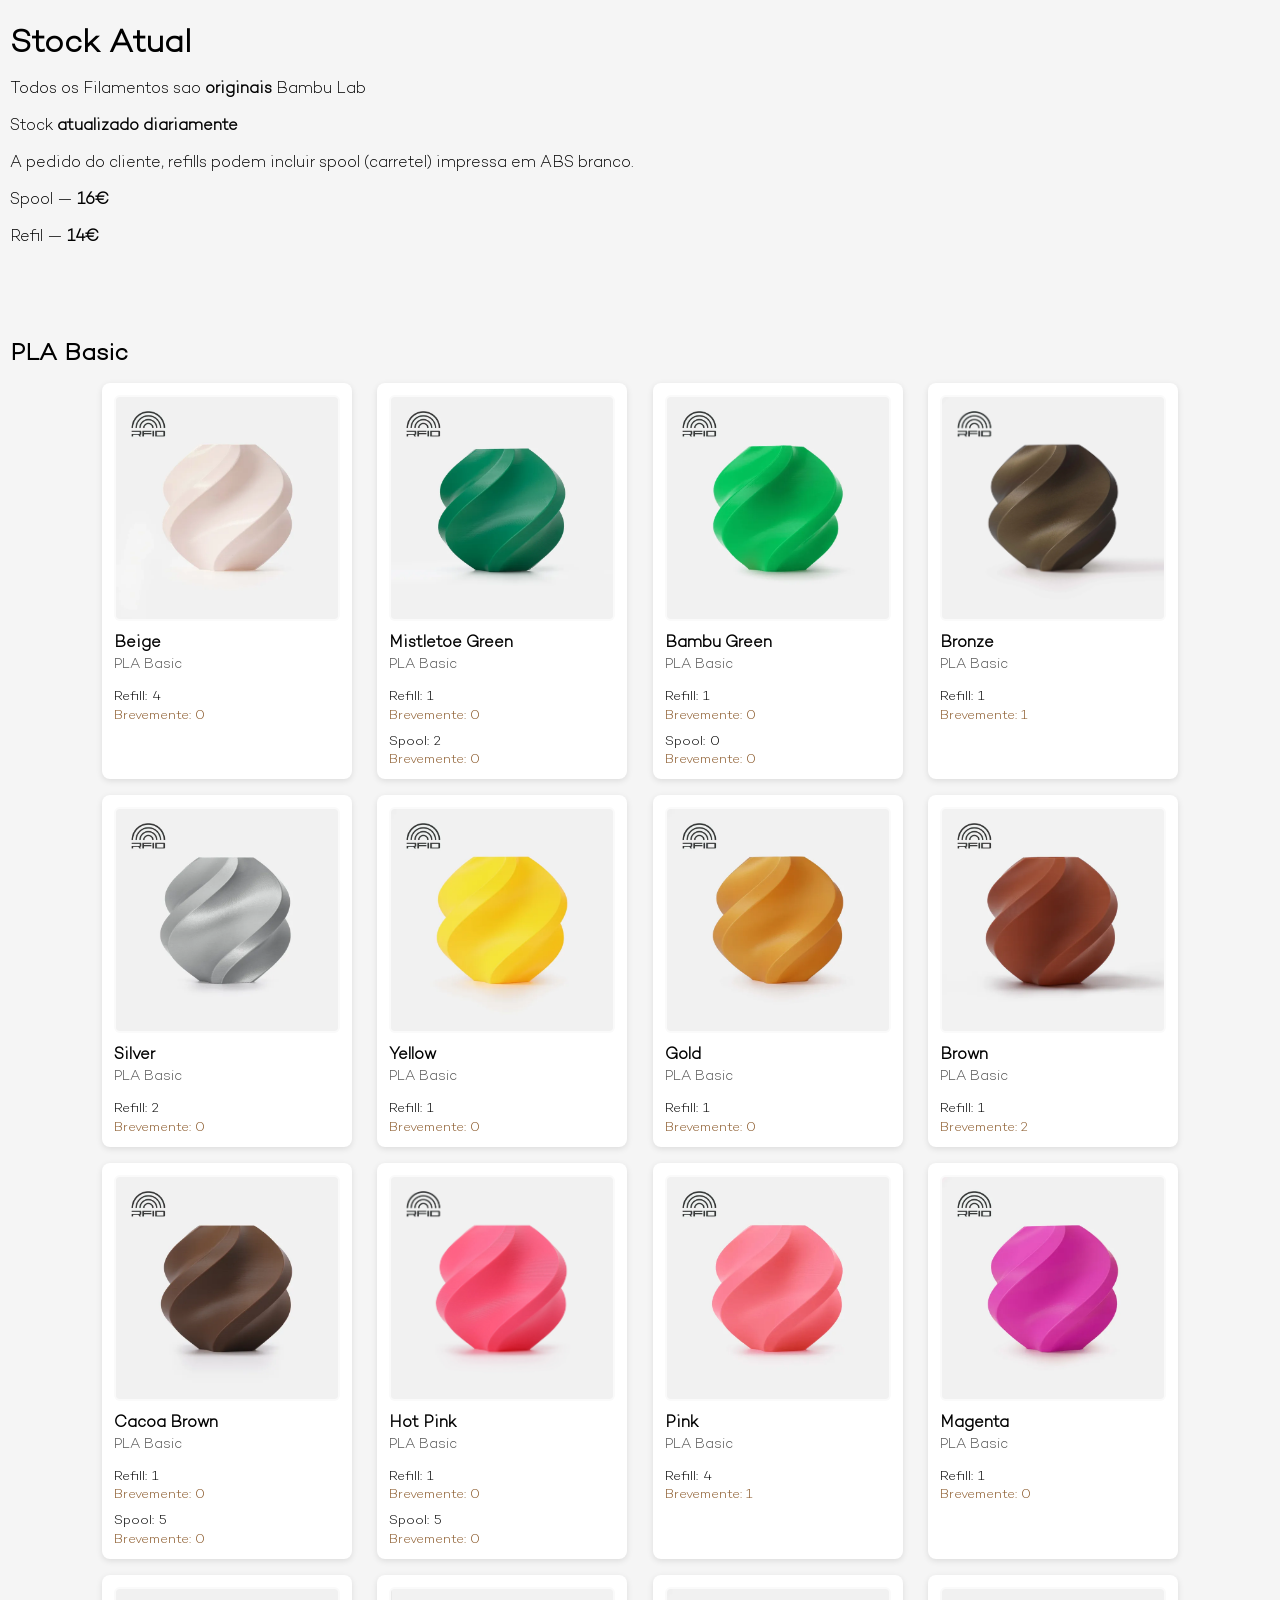
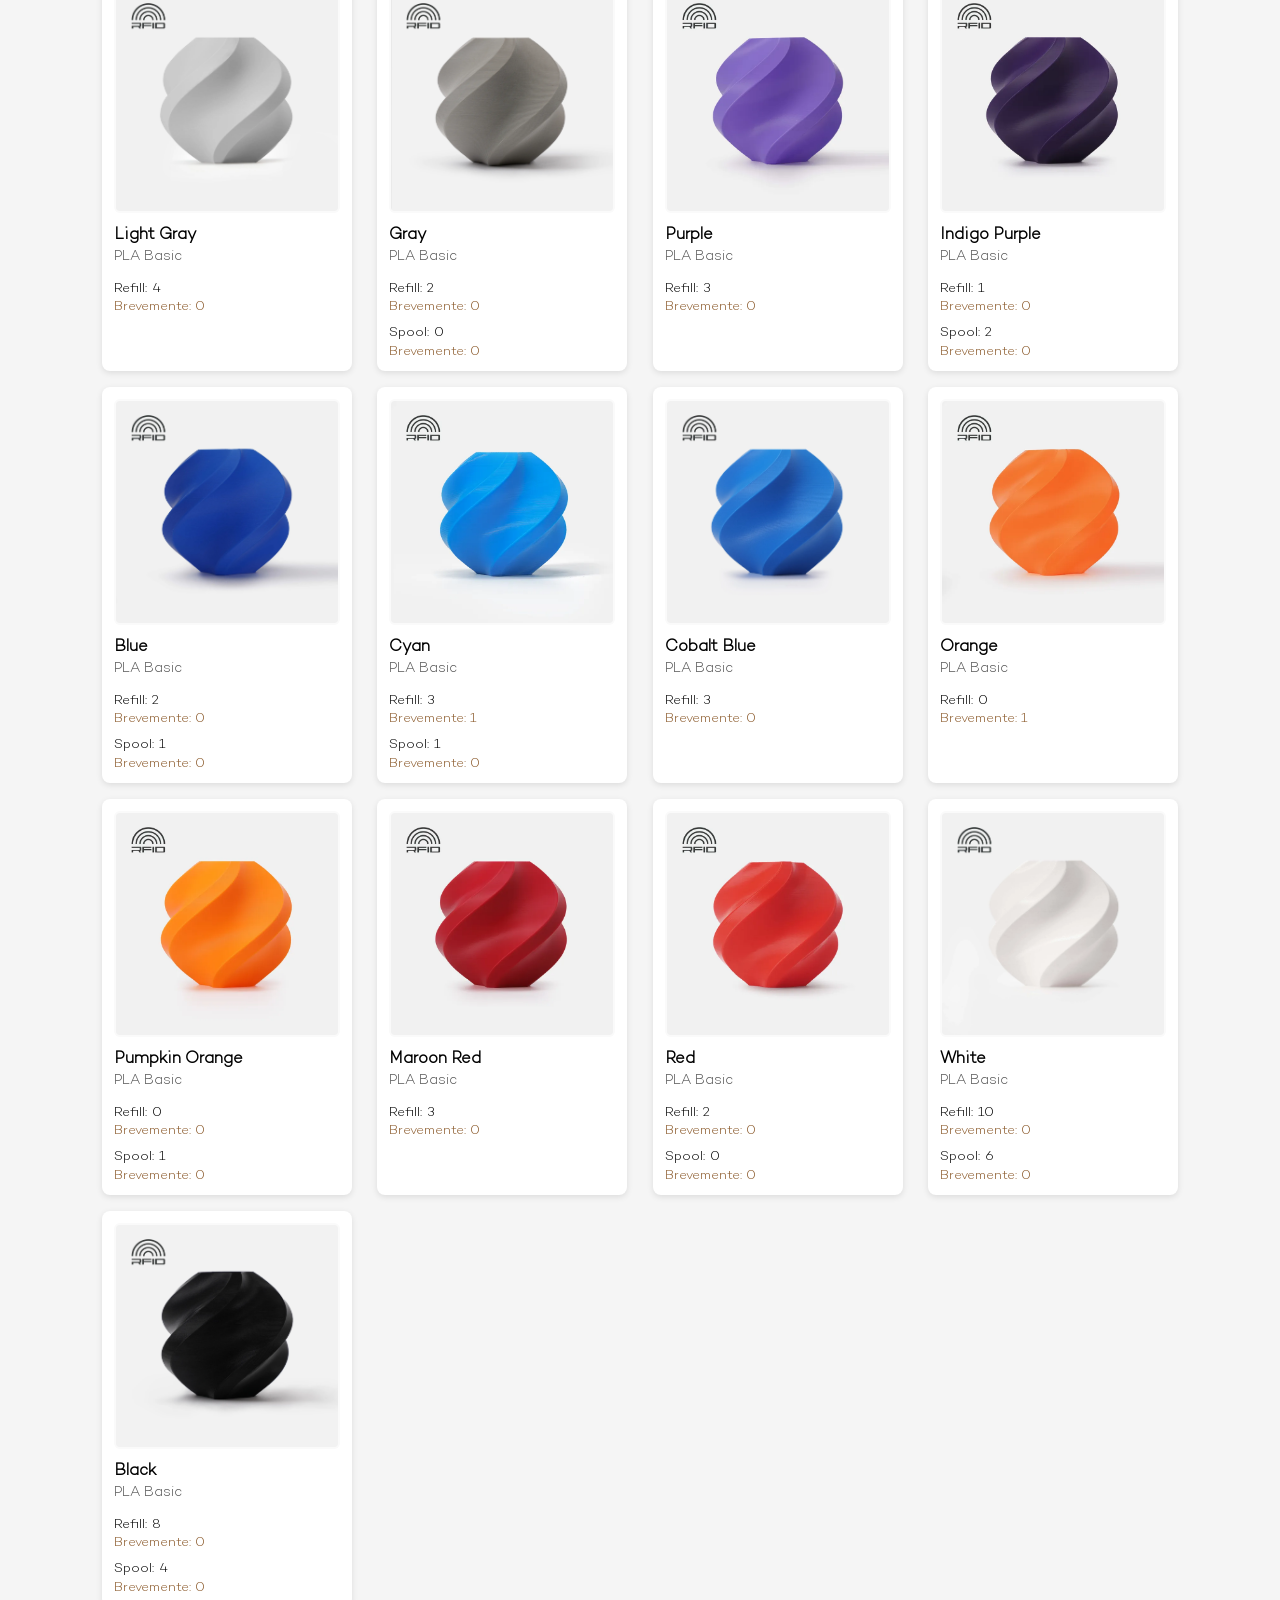
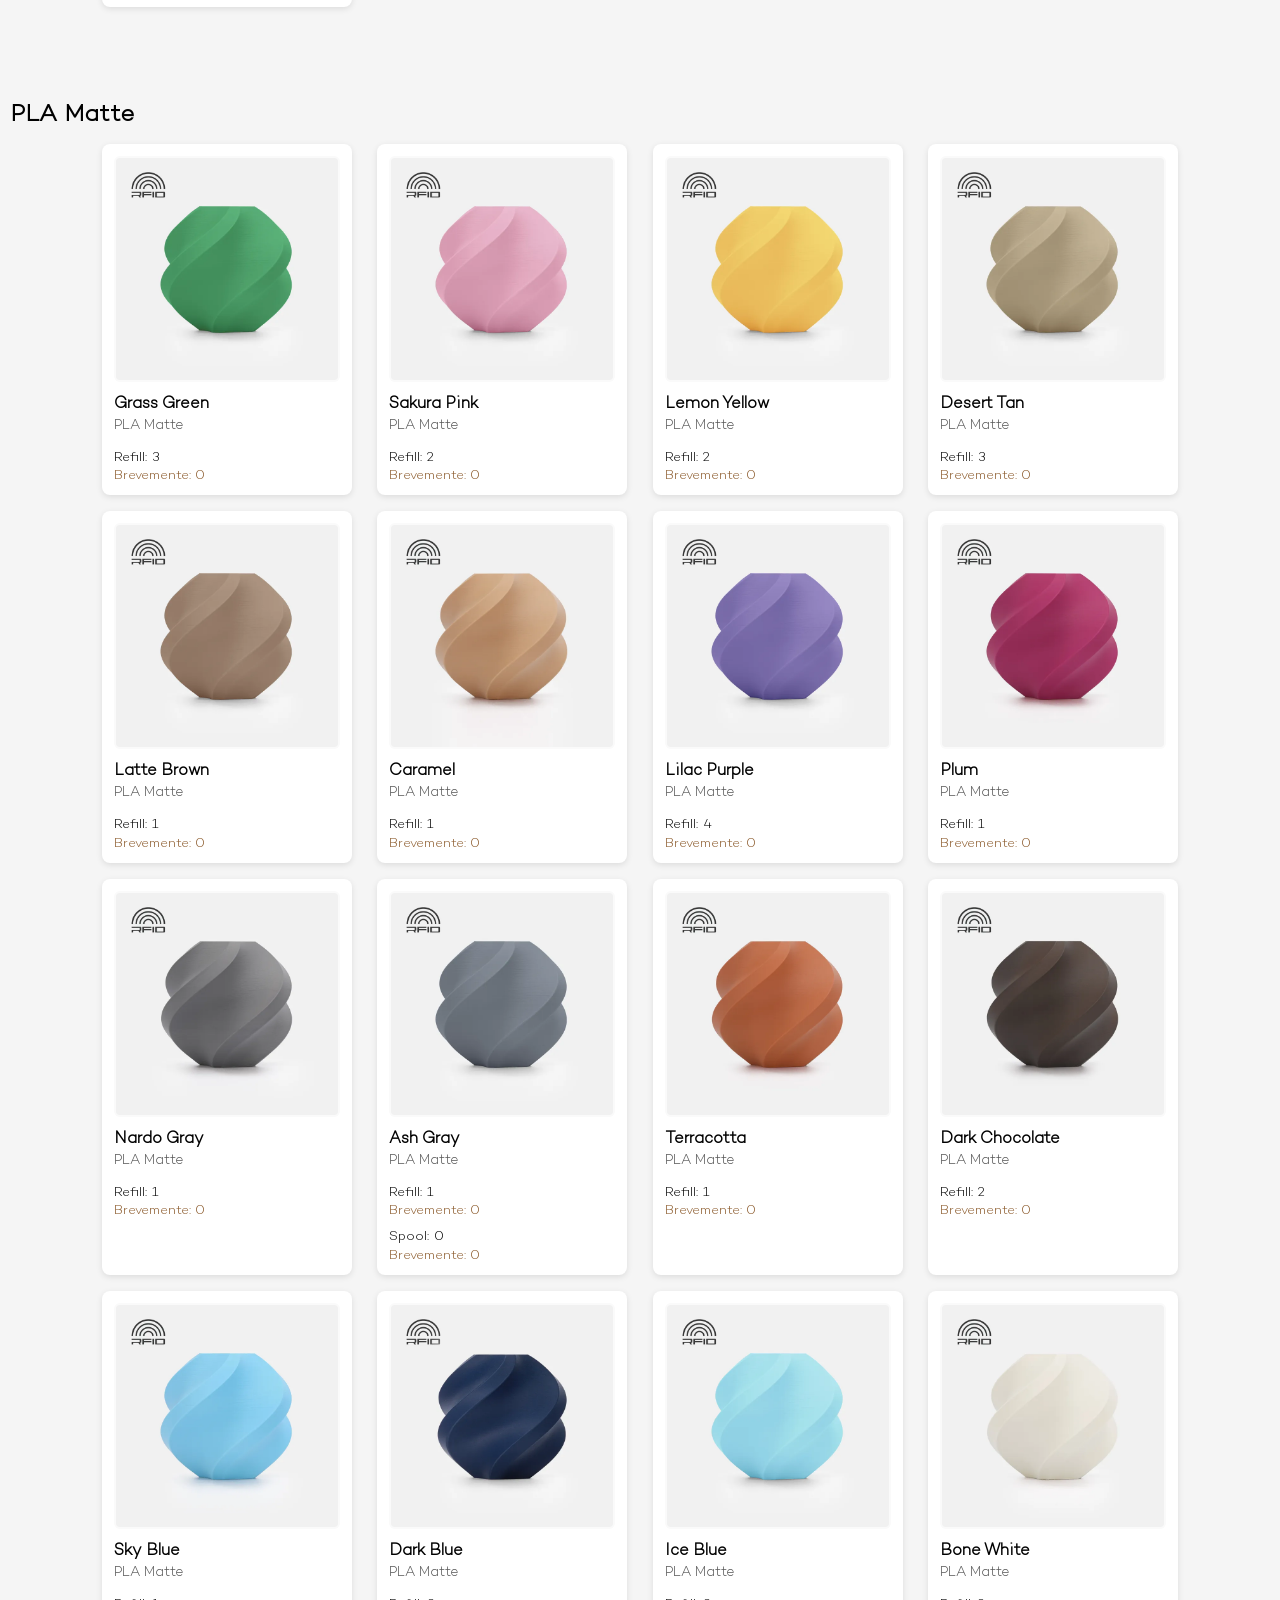
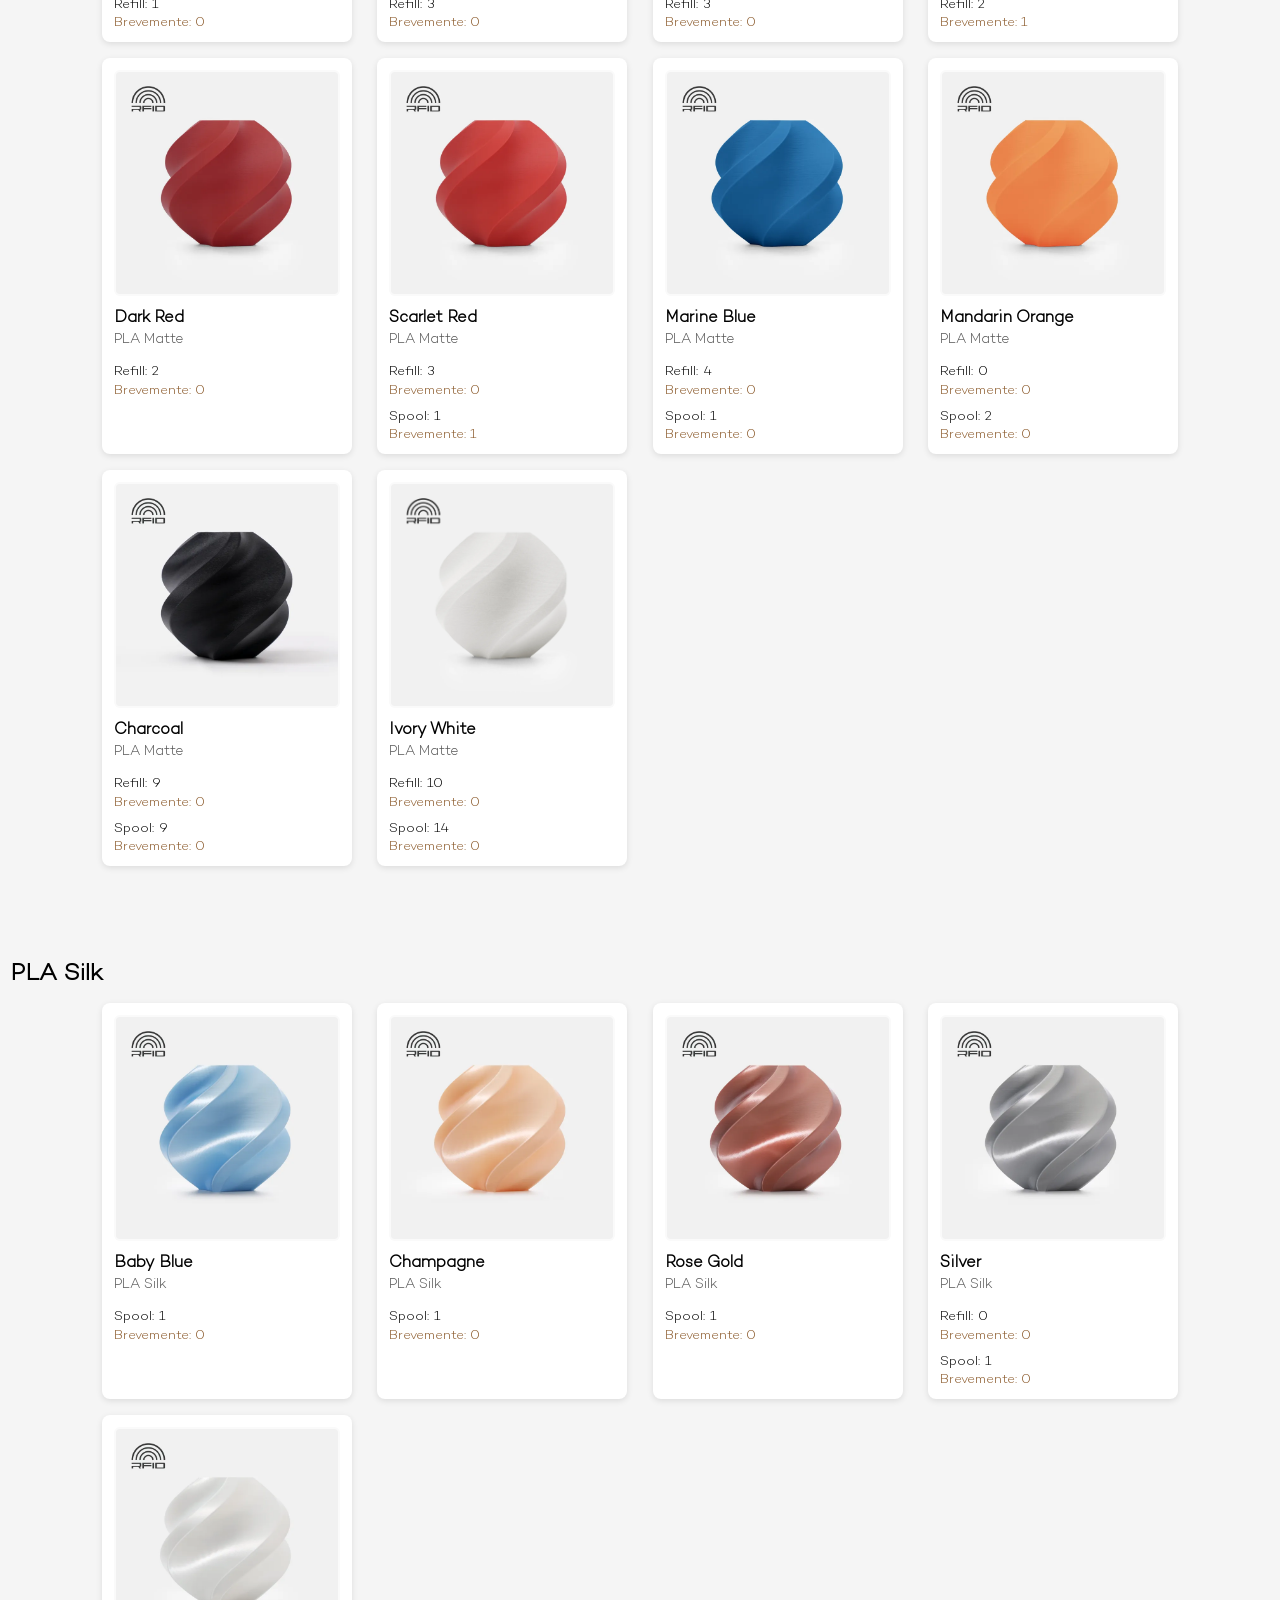
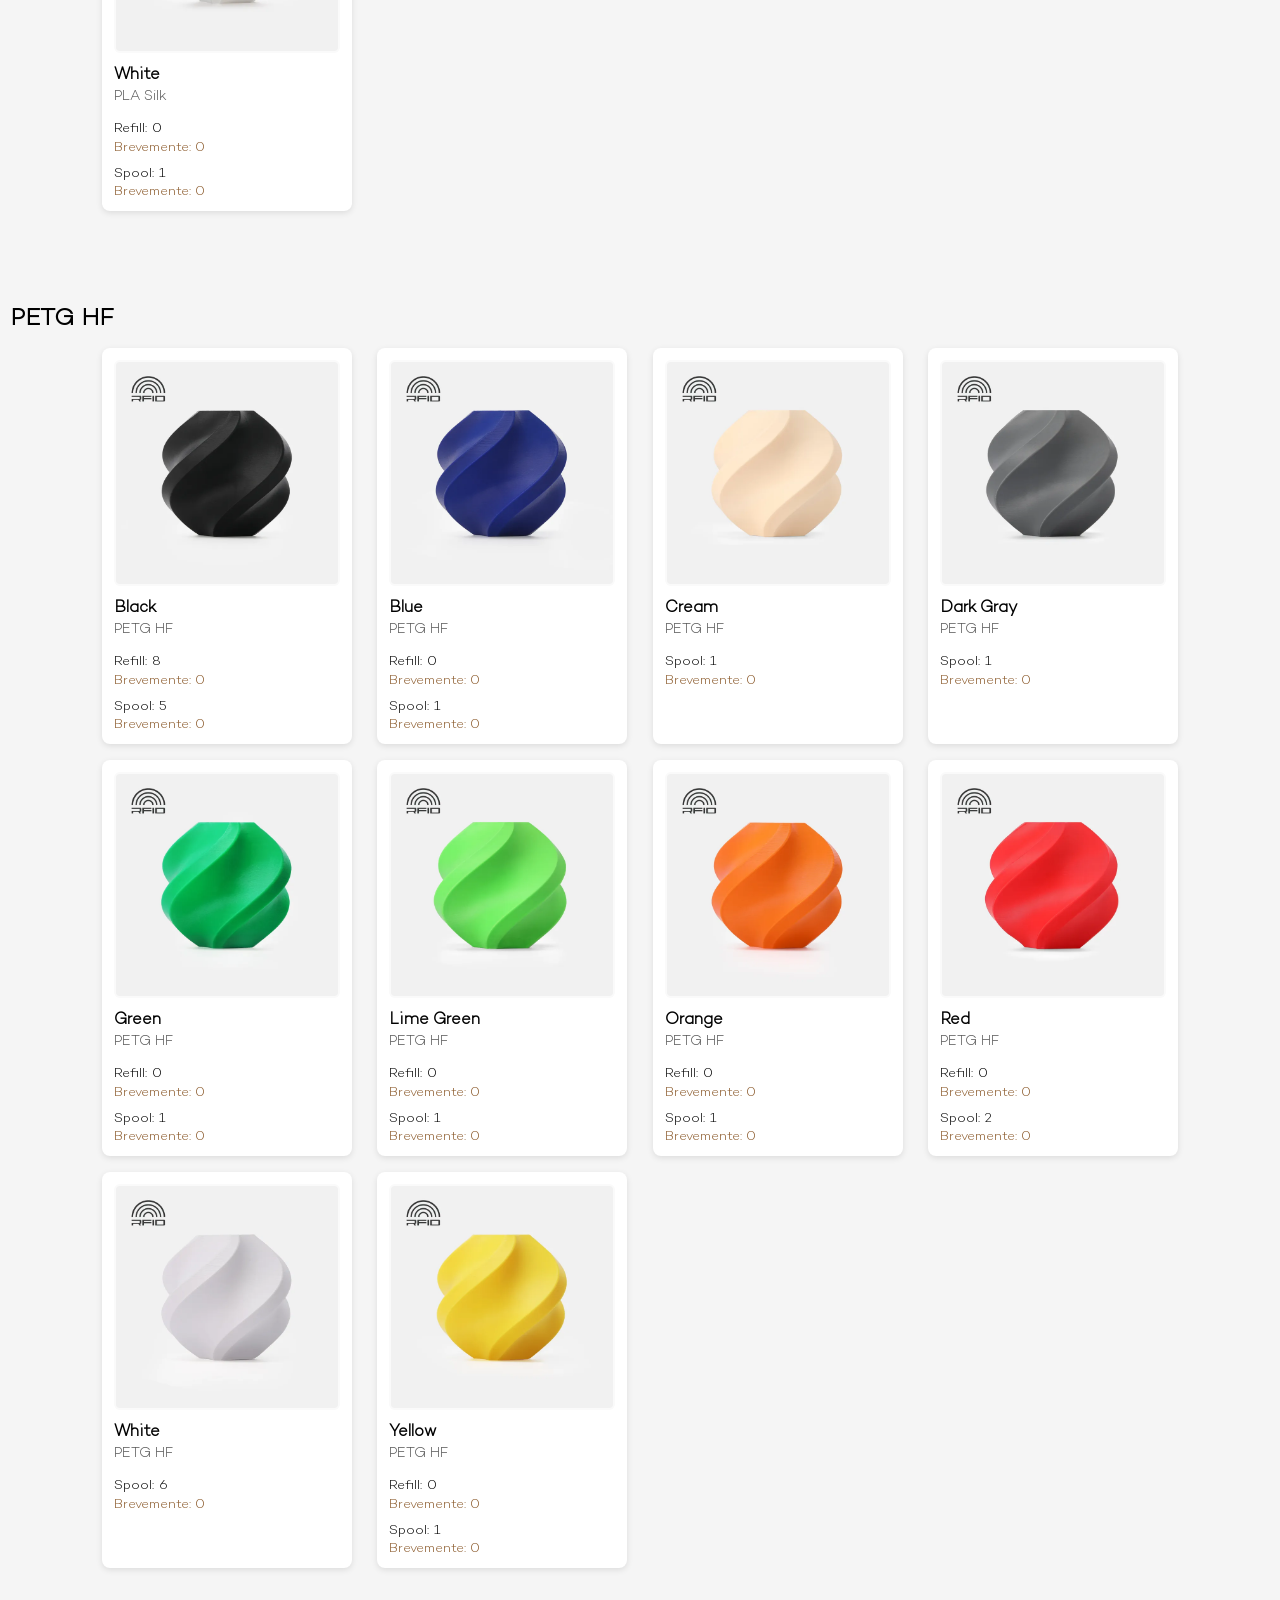
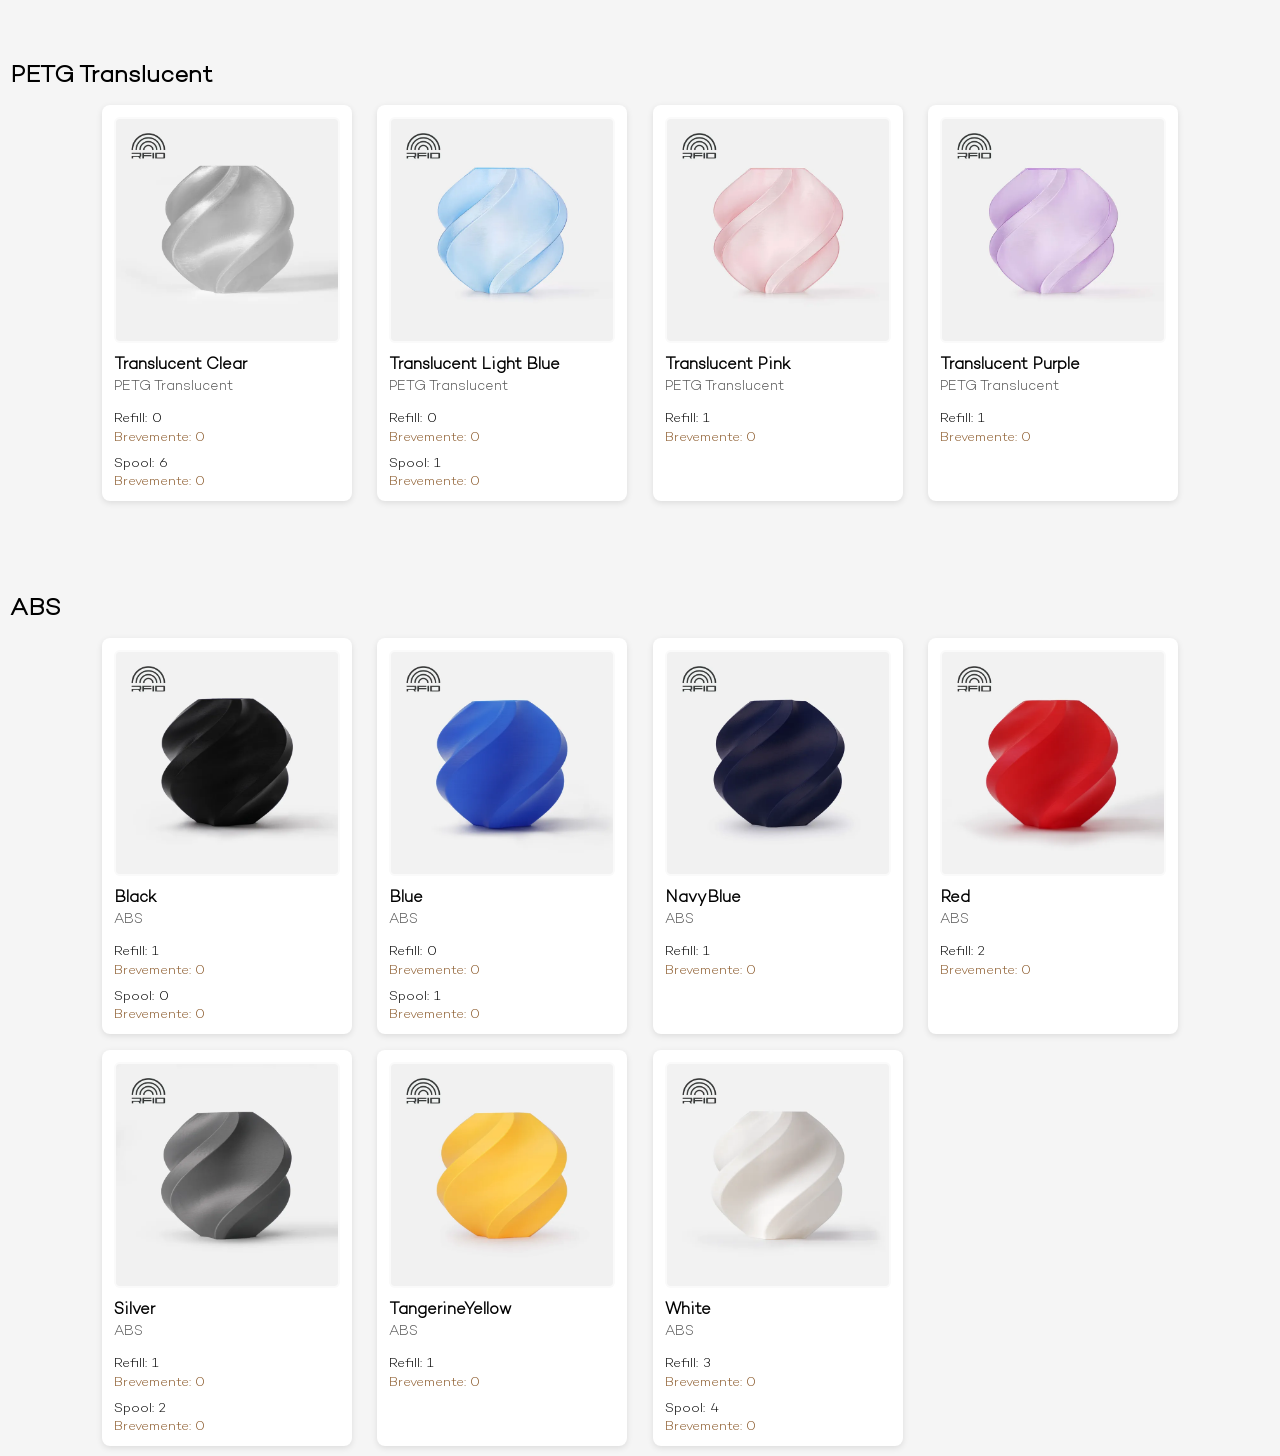
==== index.html @ fe3075ca "update inv" ====
<!DOCTYPE html>
<html lang="pt">
<head>
  <meta charset="UTF-8">
  <title>Inventário de Filamentos</title>
  <link rel="stylesheet" href="css/style.css">
</head>
<body>

<h1>Stock Atual</h1>

<p>Todos os Filamentos sao <strong>originais</strong> Bambu Lab</p>
<p>Stock <strong>atualizado diariamente</strong> </p>

A pedido do cliente, refills podem incluir spool (carretel) impressa em ABS branco.


<p>Spool — <strong>16€</strong></p>
<p>Refil — <strong>14€</strong></p>



<div id="inventory-container">
  <!-- Cartões por material vão ser inseridos aqui pelo JS -->
</div>


<footer>

</footer>


<script src="js/inventory.js"></script>
</body>
</html>
---- css/style.css ----
@font-face {
  font-family: "Fonte";
  src: url("../fonts/Campton-LightDEMO.woff2") format("woff2"),
       url("../fonts/Campton-LightDEMO.woff") format("woff");
  font-weight: 500;
  font-style: normal;
  font-display: swap;
}

* {
  box-sizing: border-box;
  font-family: "Fonte", Arial, Helvetica, sans-serif;
}

body {
  margin: 10px;
  background: #f5f5f5;
}

h1 {
  margin-bottom: 16px;
}

h2 {
  margin-bottom: 16px;
  margin-top: 10vh;
}

/* GRID RESPONSIVA */
.grid {
  display: grid;
  margin-inline: auto;
  max-width: 100vw;
  gap: 16px;
  column-gap: 2vw;
  grid-template-columns: repeat(auto-fit, 250px);
  justify-items: center;
  justify-content: center;
  margin-inline: auto;
  max-width: 1200px;
  width: 100%;
}

@media all and (orientation:portrait) {
  .grid {
  grid-template-columns: repeat(3, 1fr);
  justify-items: center;
  justify-content: center;
  gap: 2vh;
  column-gap: 2px;
  }
}

/* CARD */
.card {
  width: 100%;
  max-width: 260px; /* ligeiramente menor para melhor densidade */
  background: white;
  border-radius: 8px;
  padding: 12px;
  box-shadow: 0 2px 6px rgba(0,0,0,0.1);
  display: flex;
  flex-direction: column;
}


/* IMAGEM 1:1 */
.card img {
  width: 100%;
  aspect-ratio: 1 / 1;
  object-fit: contain;
  background: #fafafa;
  border-radius: 6px;
  padding: 2px;
}


/* TEXTO */
.card h3 {
  margin: 10px 0 2px 0;
  font-size: 16px;
}

.card .color {
  font-size: 14px;
  color: #555;
  margin: 0 0 10px;
}

.stock span {
  font-size: 13px;
}

.stock{
  margin-top: 6px;
  font-weight: 590;
  color: #000000;
}

.stock-block{
  margin-top: 10px;     /* espaço entre Refill e Spool */
}

.stock-block:first-child{
  margin-top: 0;       
}

.stock-line{
  line-height: 1.25;    /* altura entre linhas */
  margin-top: 0px;      /* espaço entre “Refill” e “Brevemente” */
}

.stock-line:first-child{
  margin-top: 0;
}

.soon{
  color: #cf853f;  
}

.stock-line{
  display: flex;
  gap: 5px;
  align-items: baseline;
}

.stock-line .label,
.stock-line .value{
  display: inline;
}

.stock-line.soon{
  margin-top: 2px;
  color: #8b5a2b;
  font-weight: 500;
  font-size:small;
}

body{
  -webkit-font-smoothing: antialised;
  -moz-osx-font-smoothing: grayscale;
  text-rendering: optimizeLegibility;
}
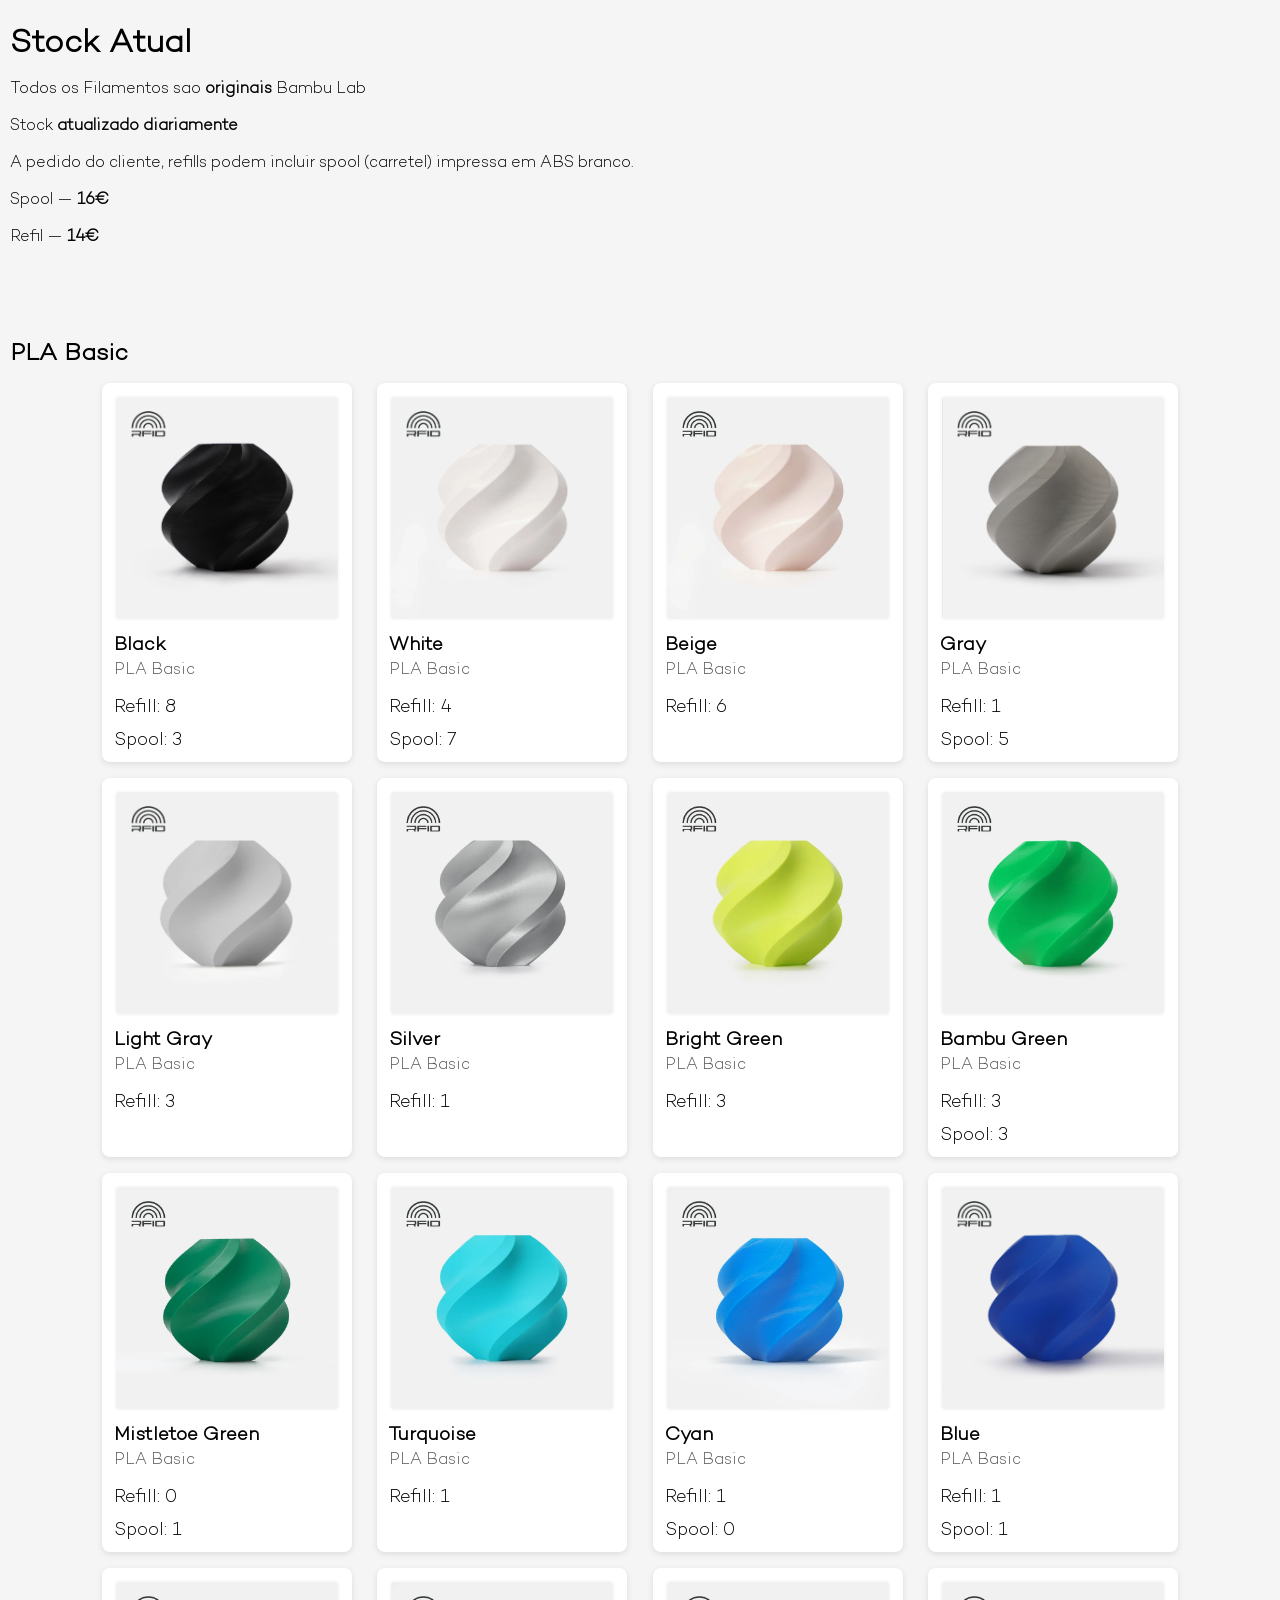
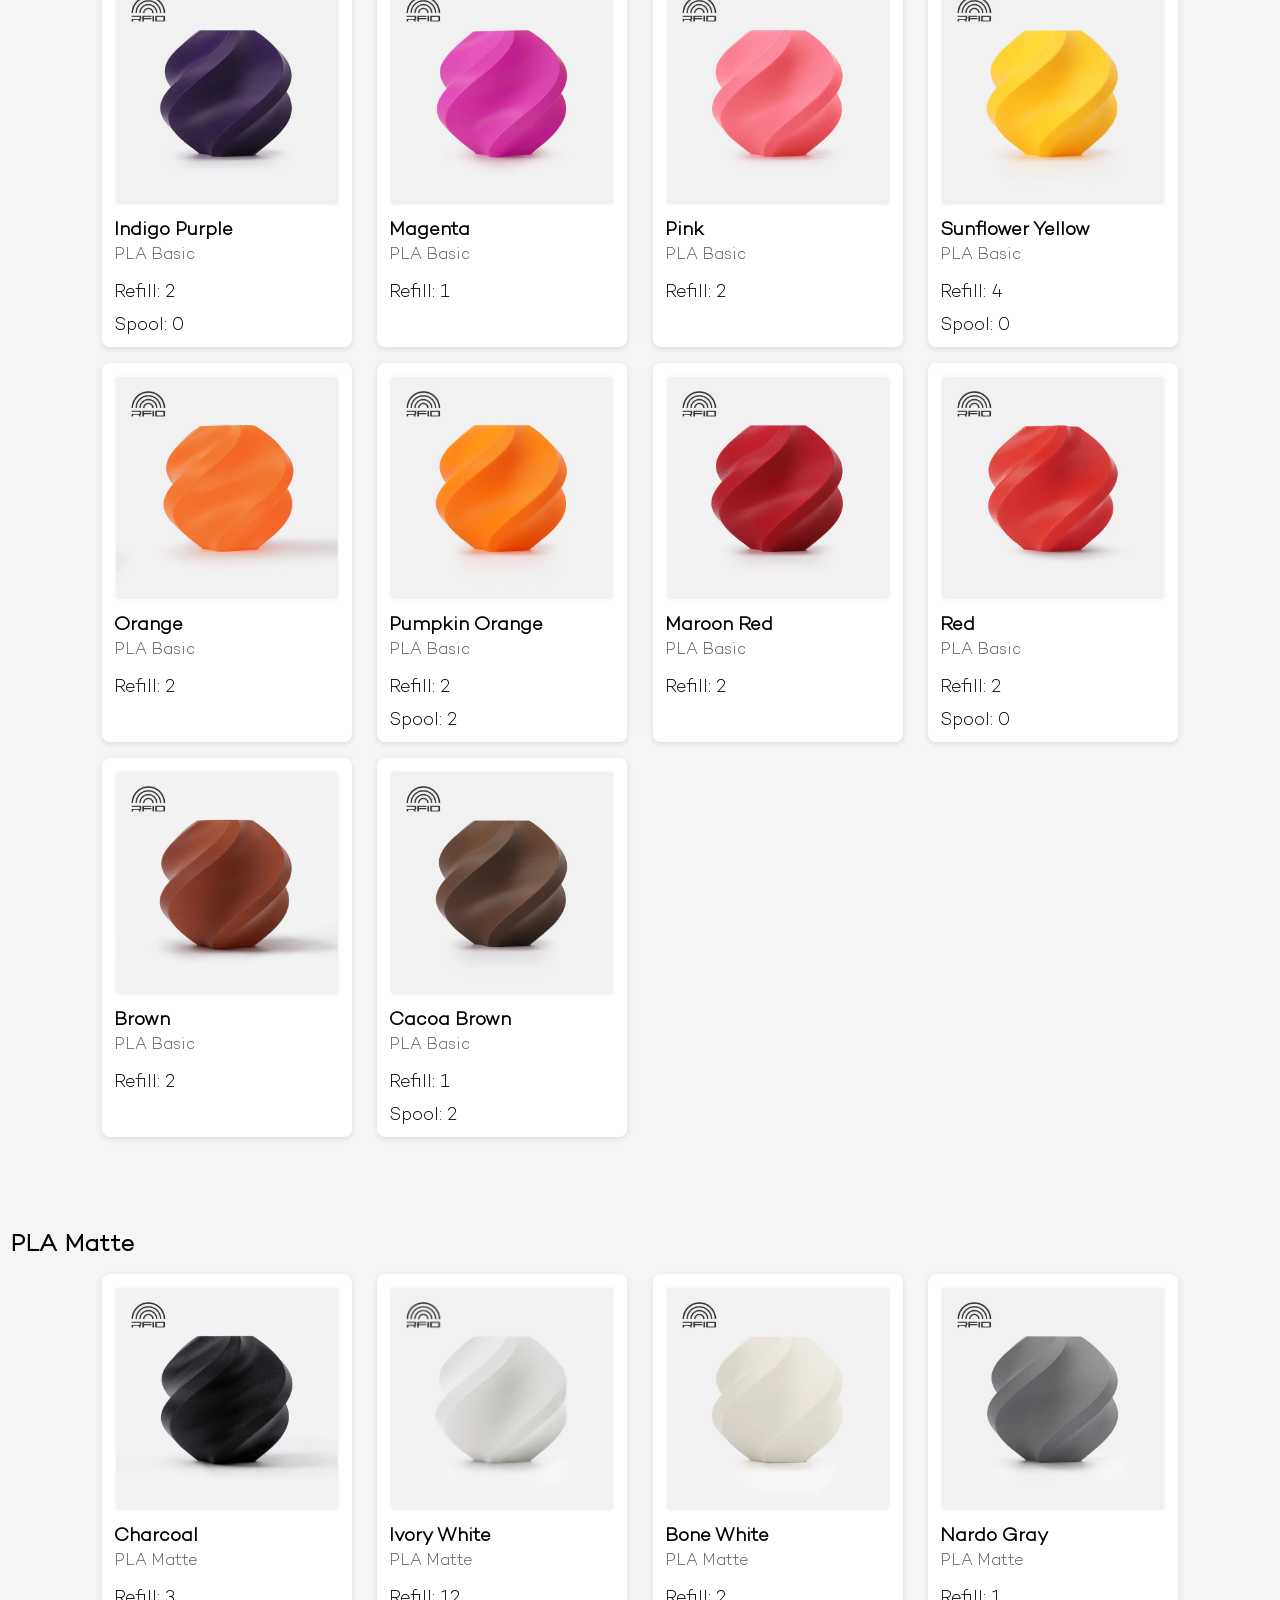
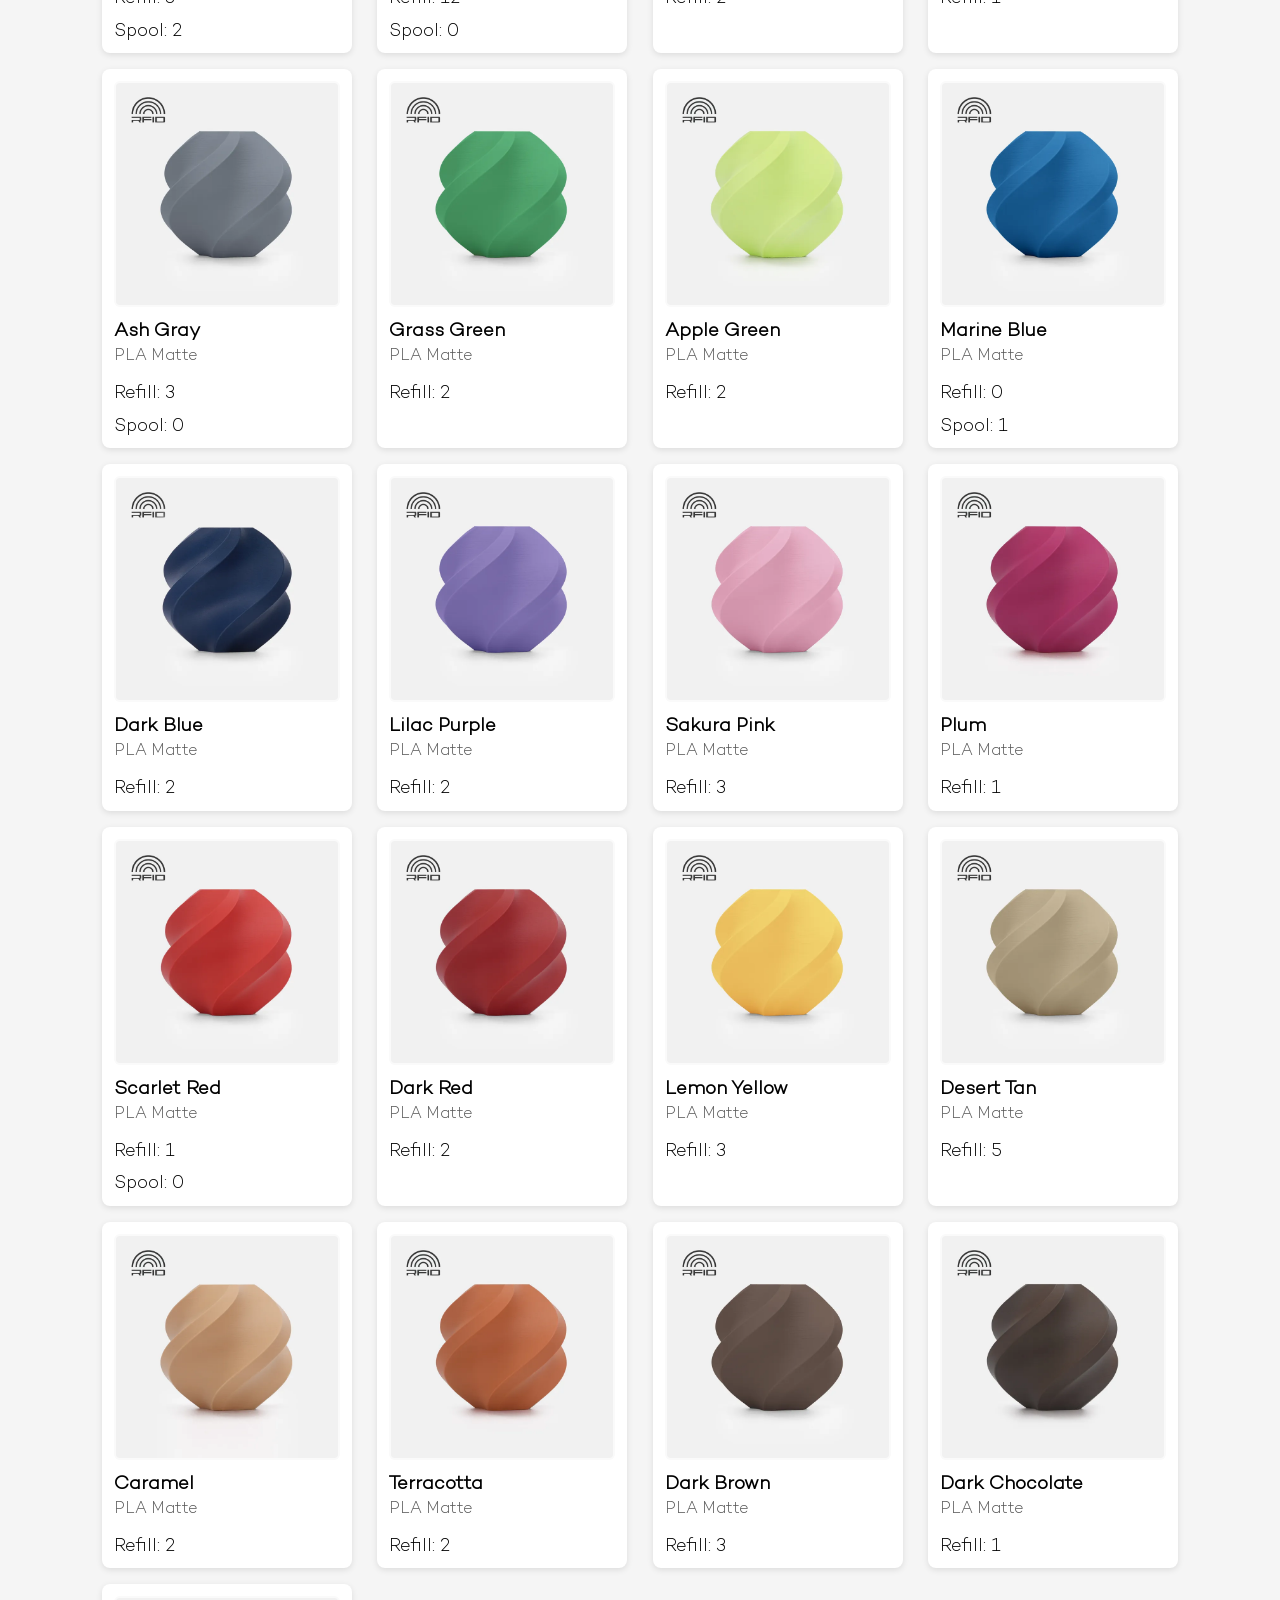
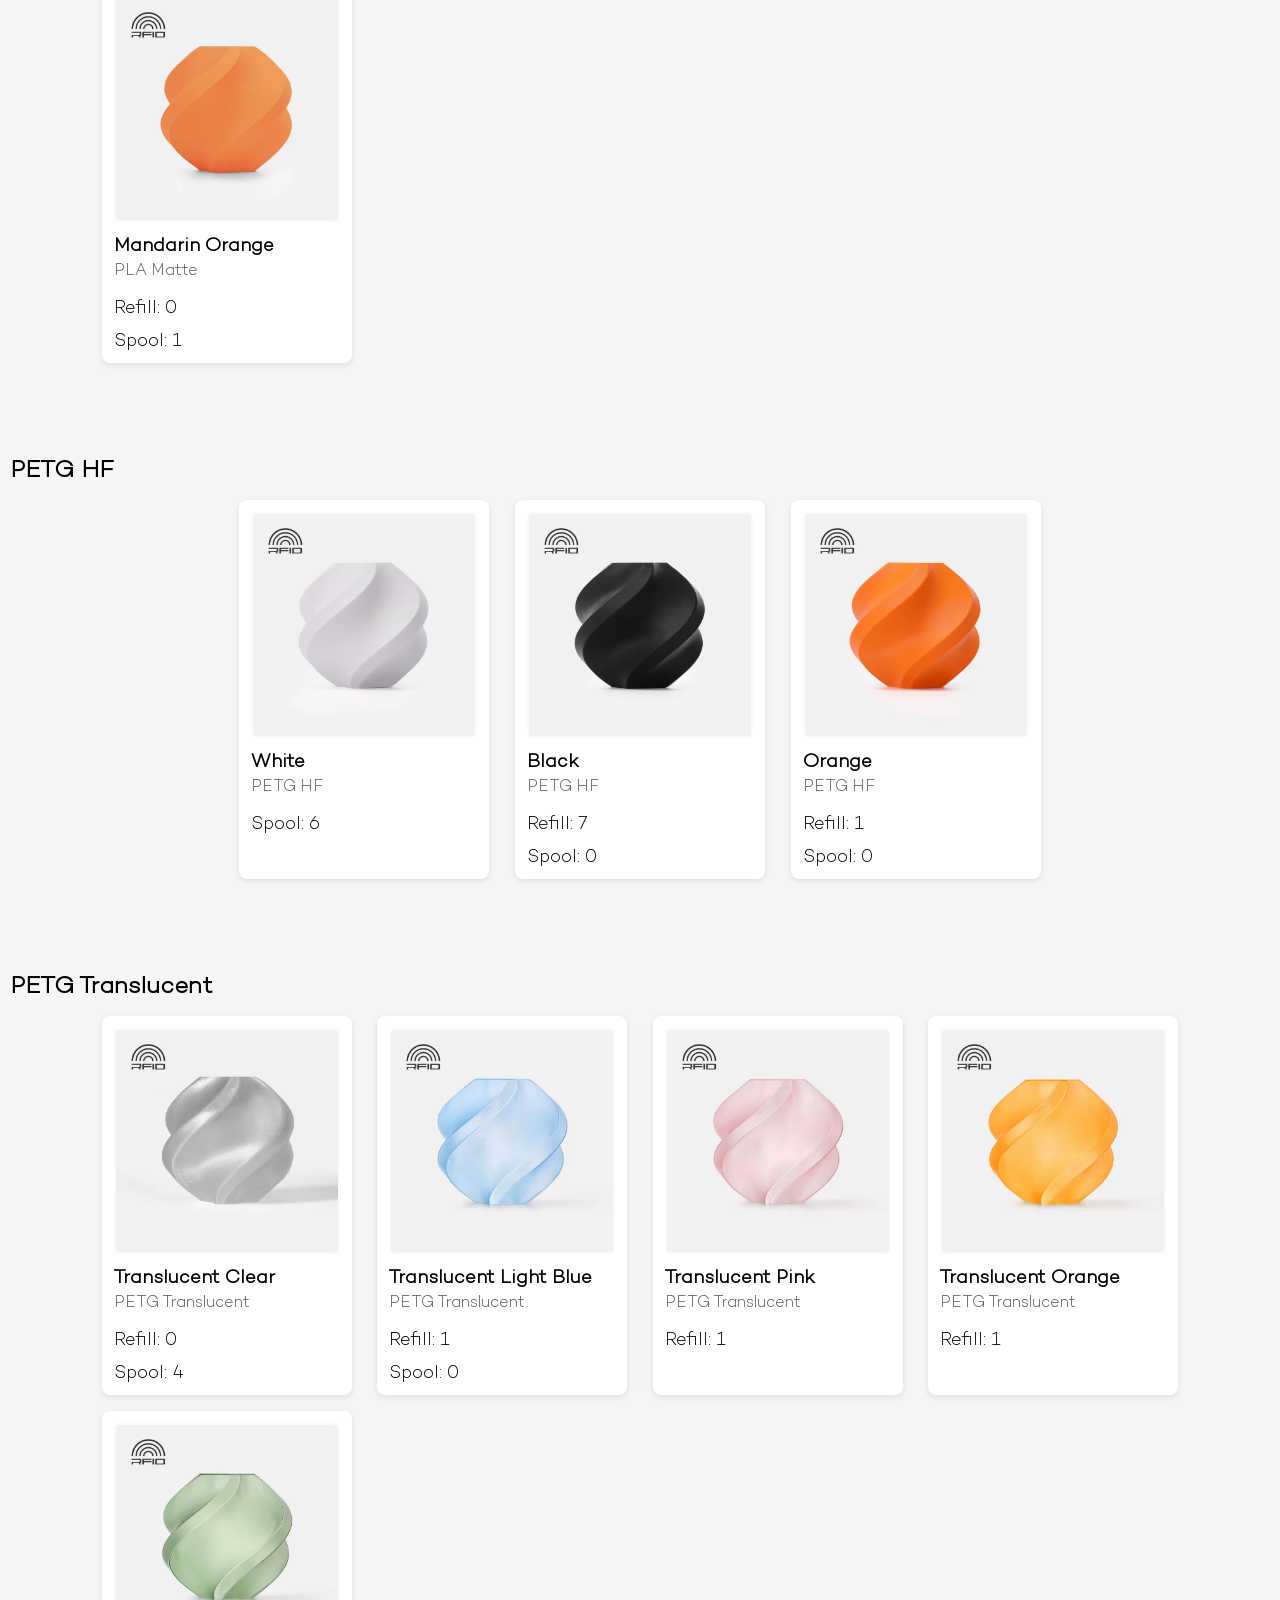
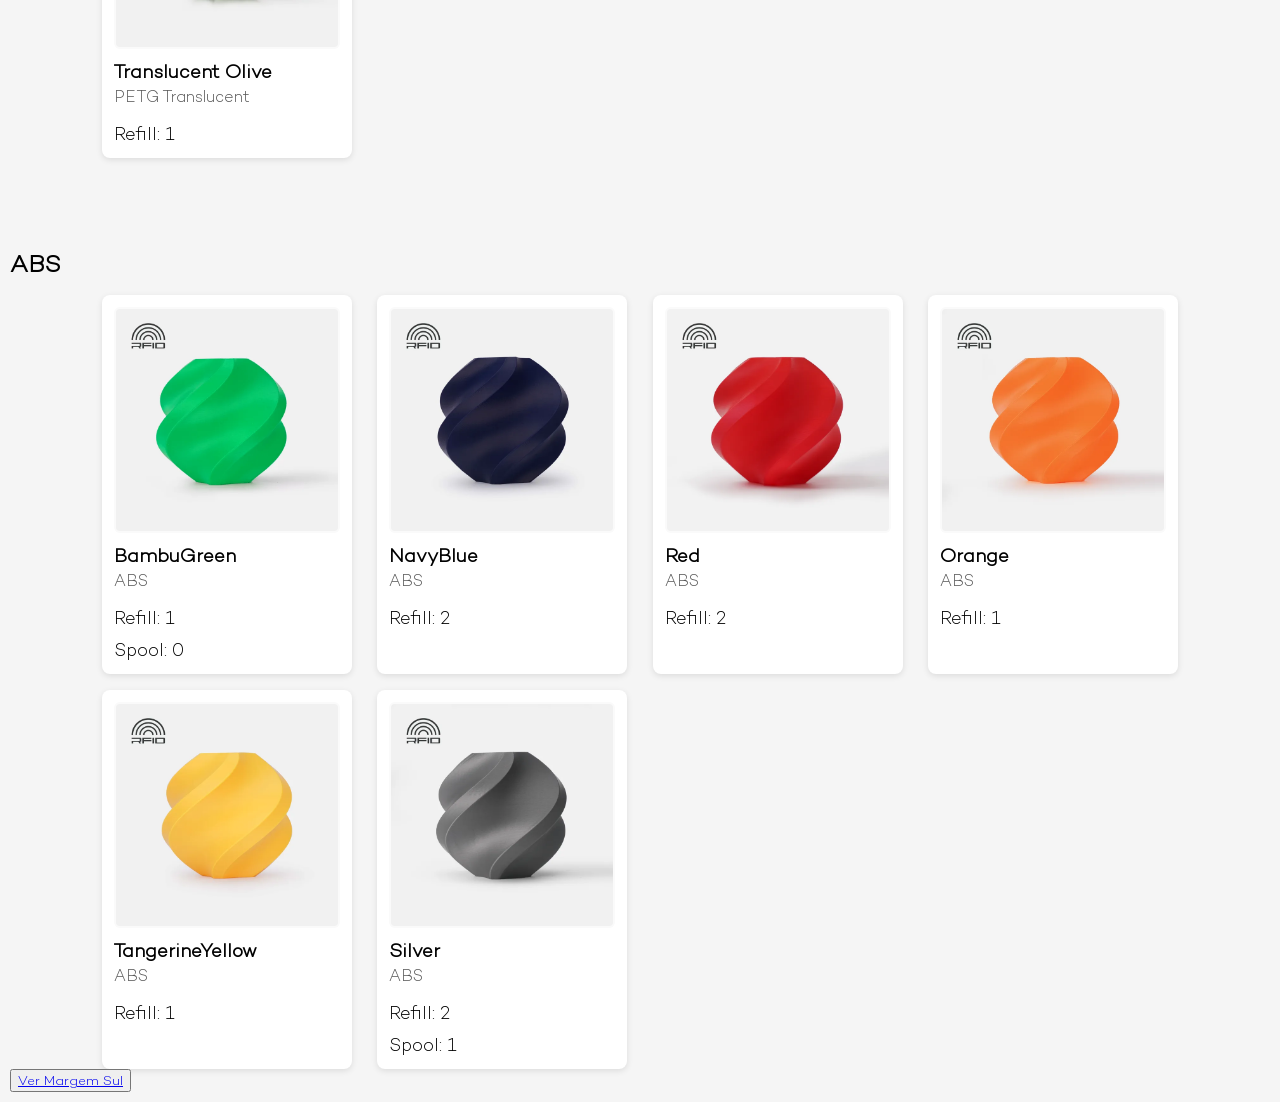
==== commit 0ecfa3ca: "Update index.html" ====
--- a/index.html
+++ b/index.html
@@ -26,7 +26,7 @@
 
 
 <footer>
-
+<button id="toggle-view"> <a href="indexSul.html"> Ver Margem Sul</a> </button>
 </footer>
 
 
--- a/css/style.css
+++ b/css/style.css
@@ -78,17 +78,17 @@
 /* TEXTO */
 .card h3 {
   margin: 10px 0 2px 0;
-  font-size: 16px;
+  font-size: 19px;
 }
 
 .card .color {
-  font-size: 14px;
+  font-size: 16px;
   color: #555;
   margin: 0 0 10px;
 }
 
 .stock span {
-  font-size: 13px;
+  font-size: 18px;
 }
 
 .stock{
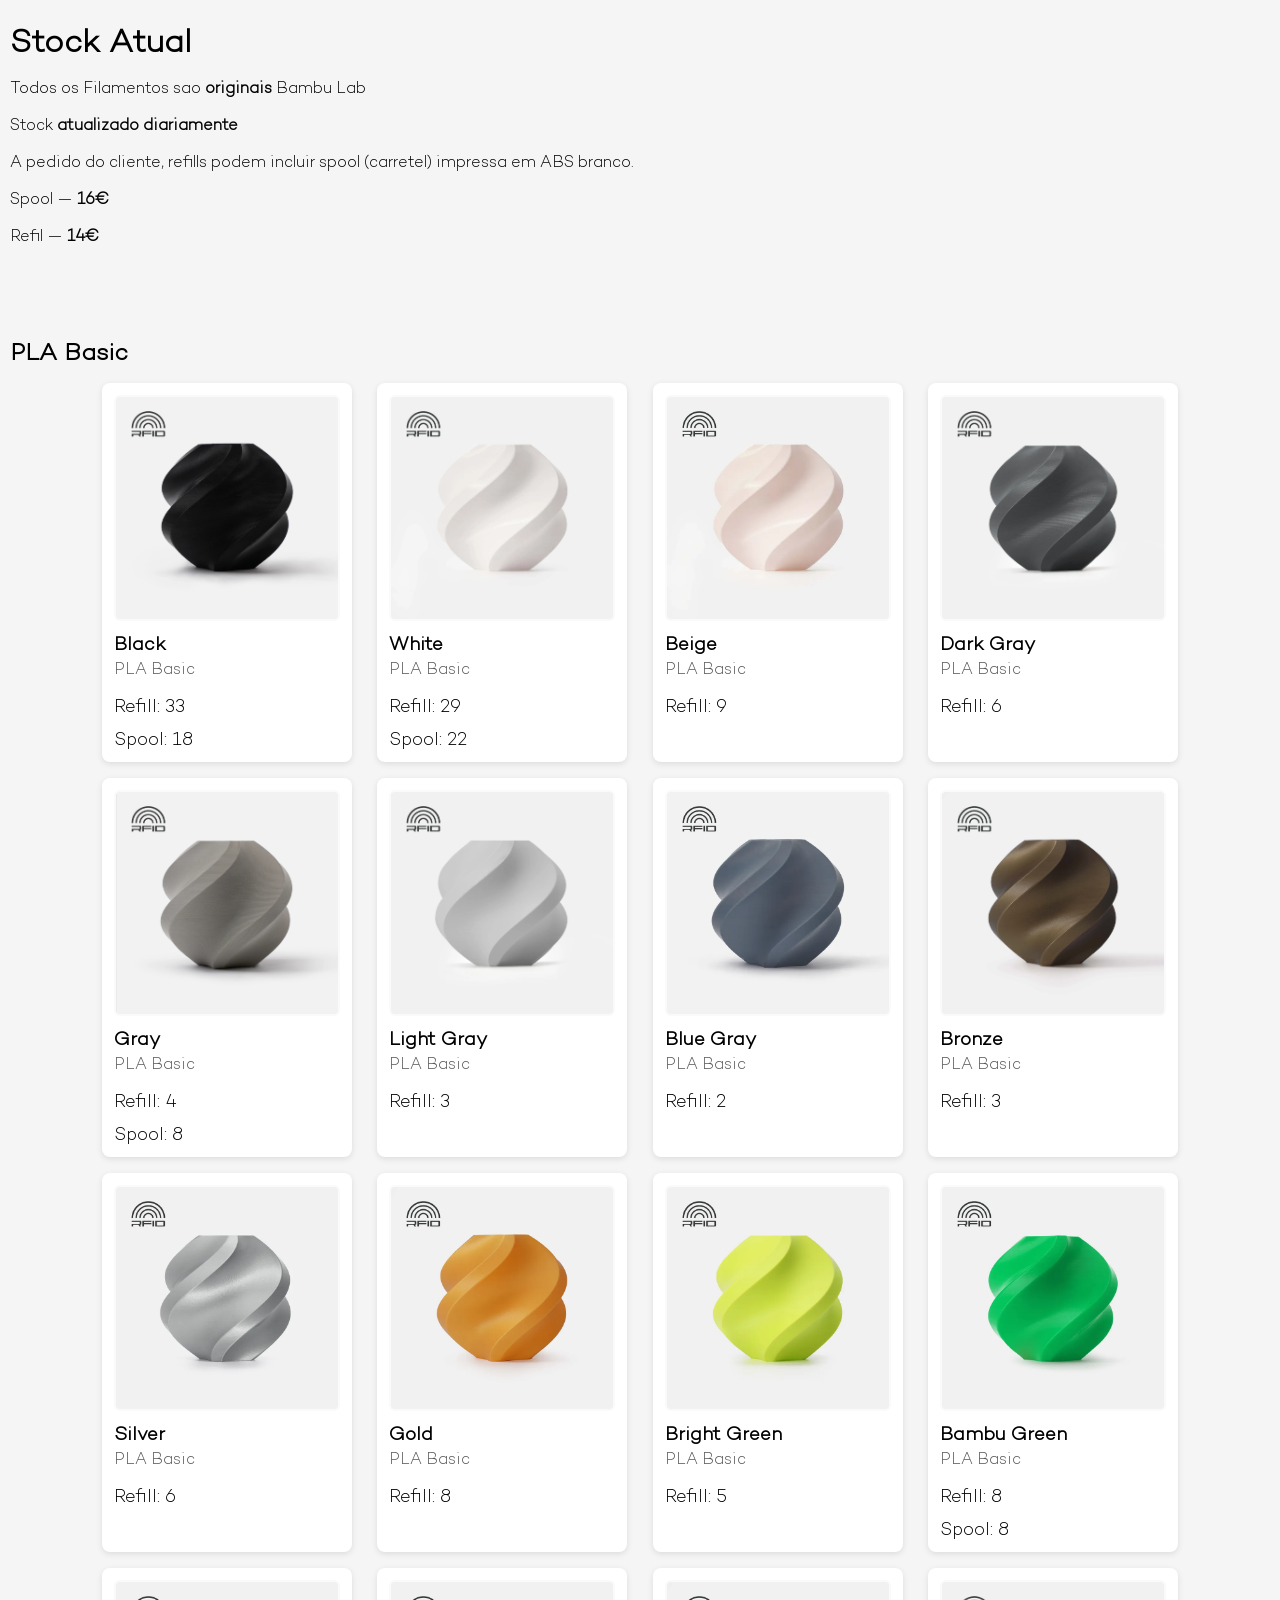
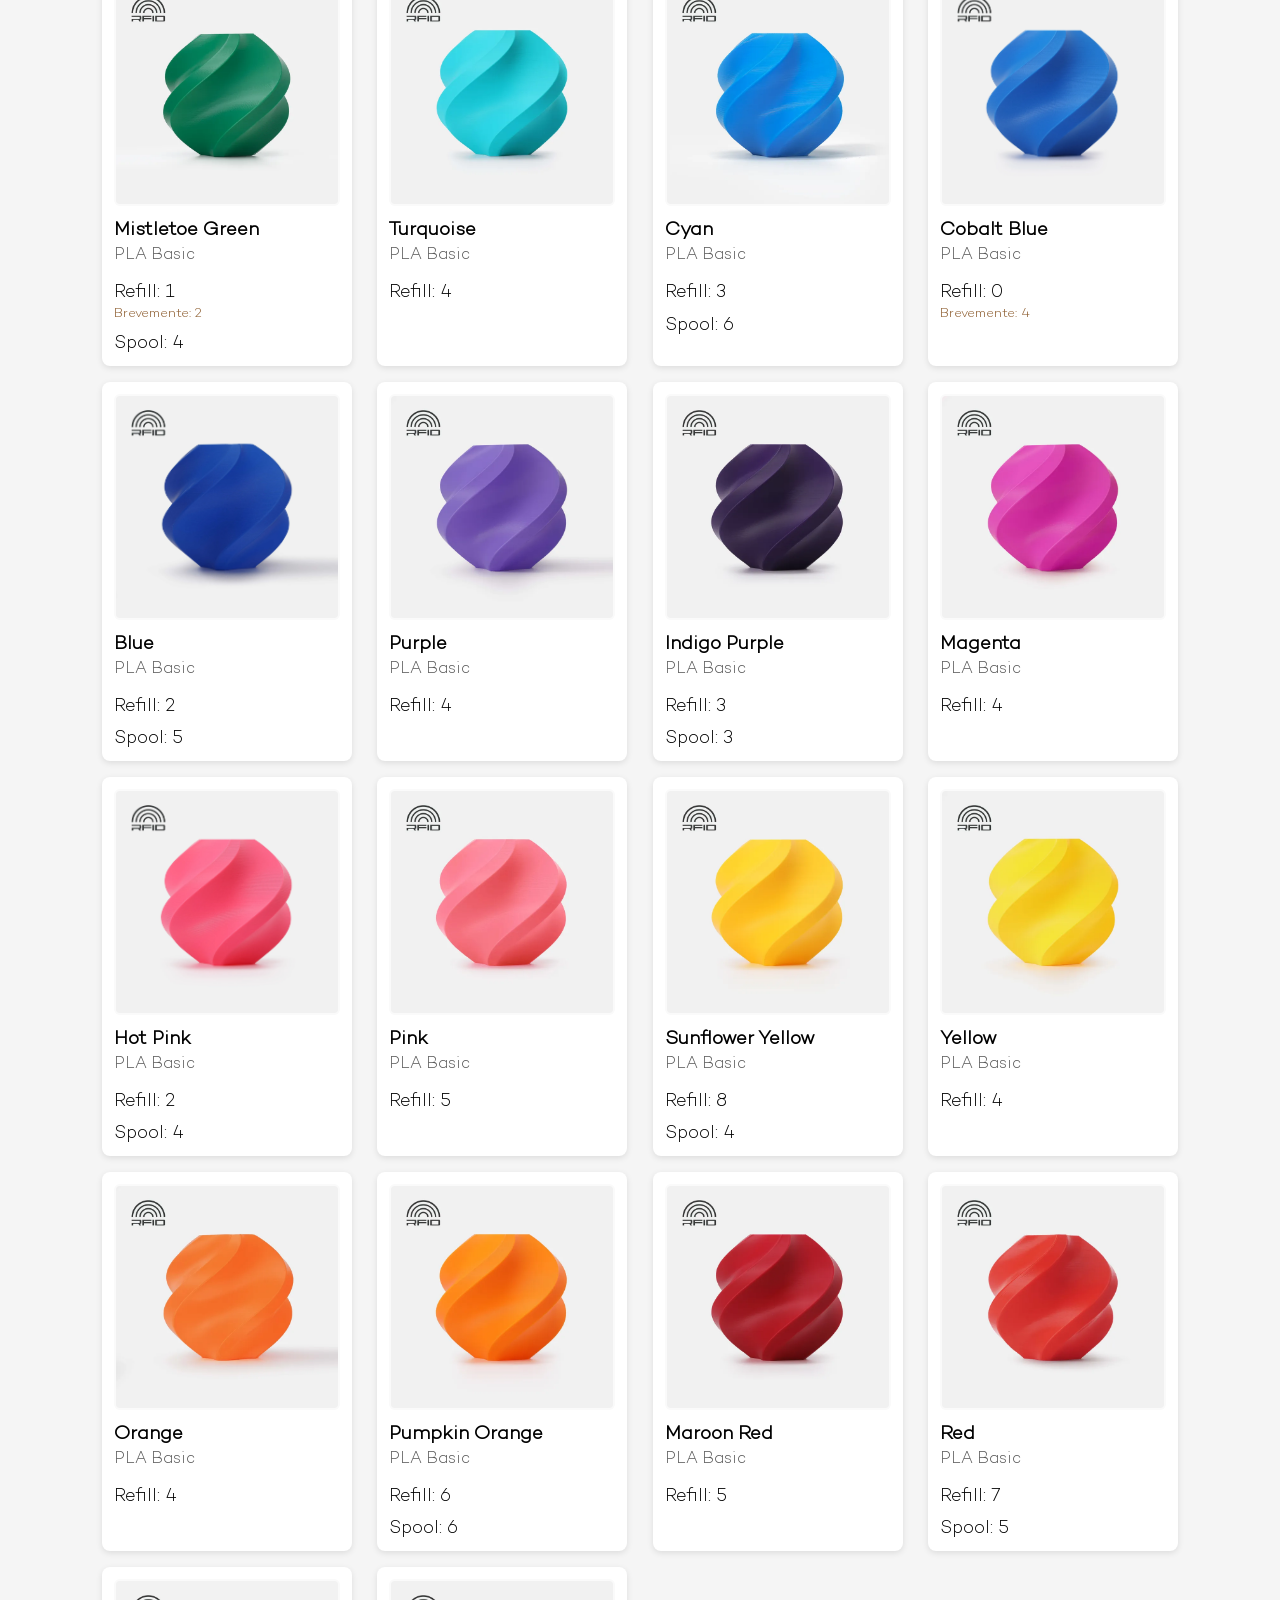
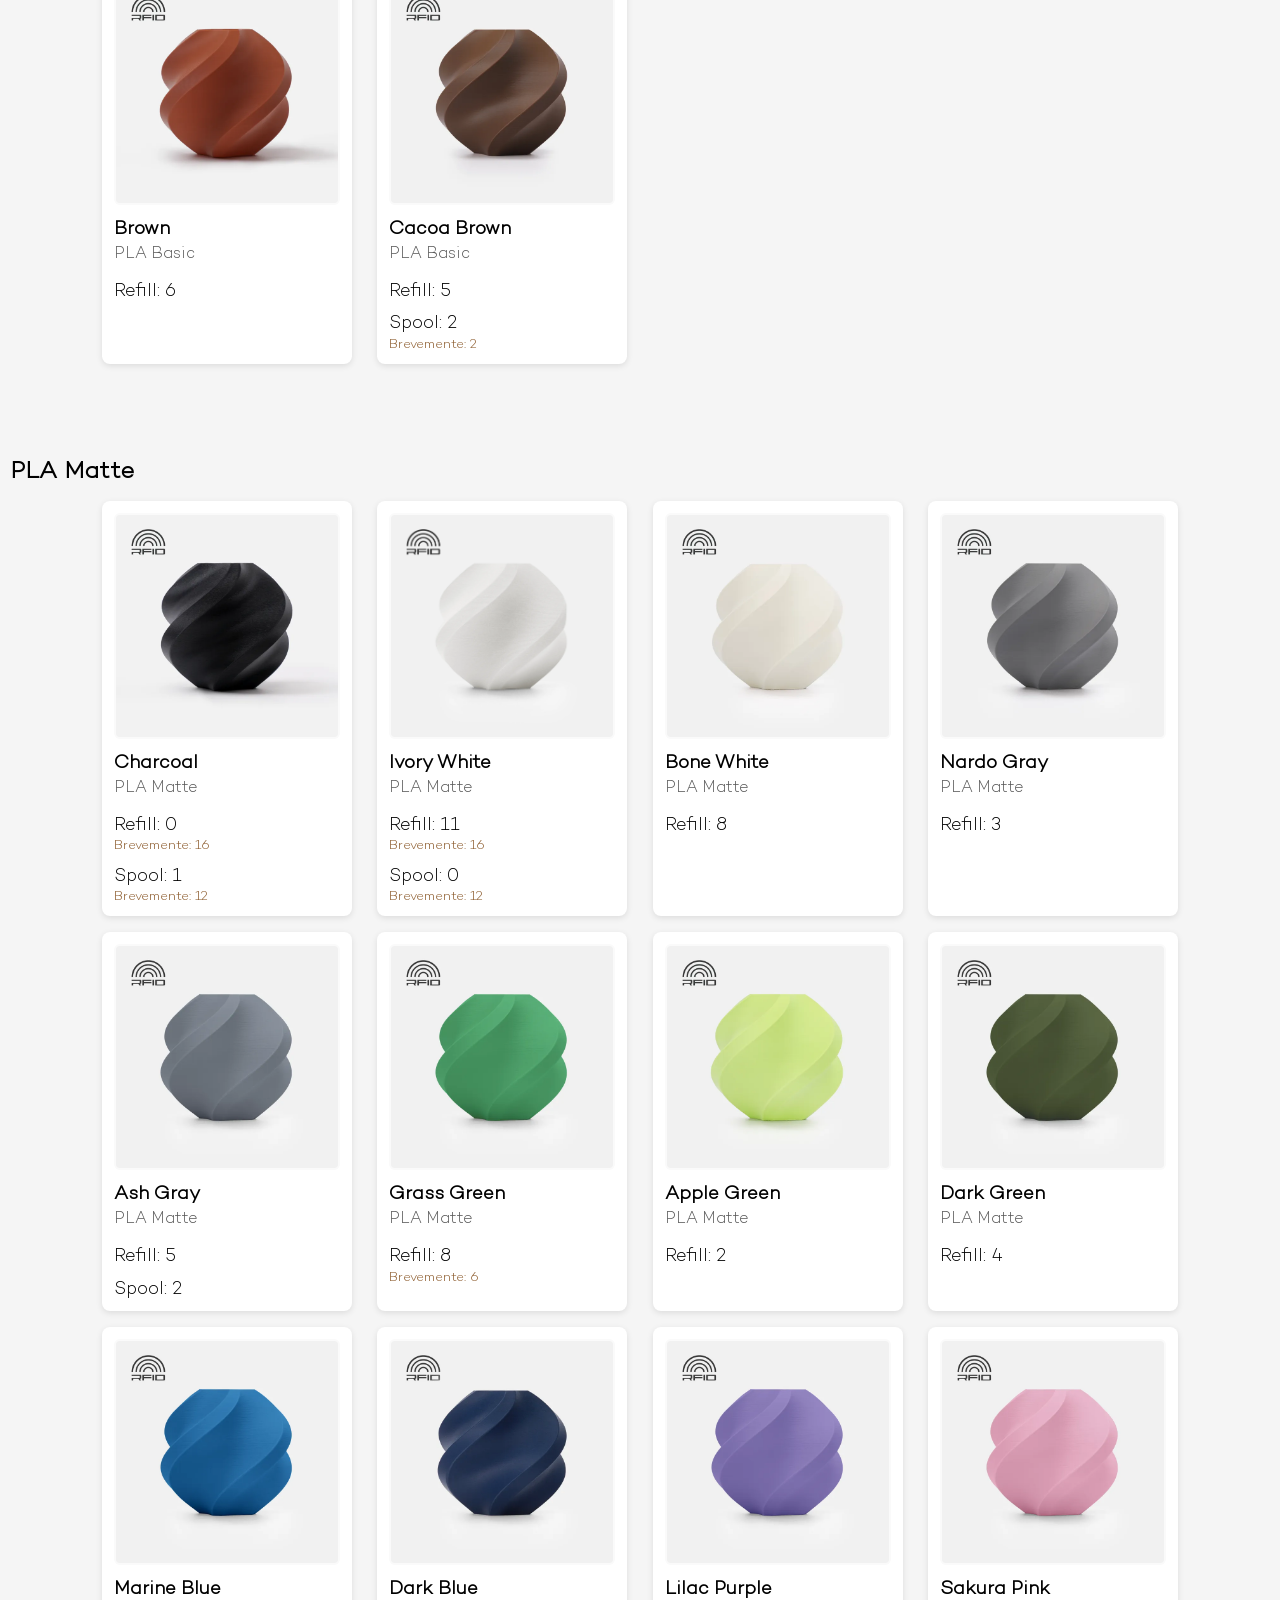
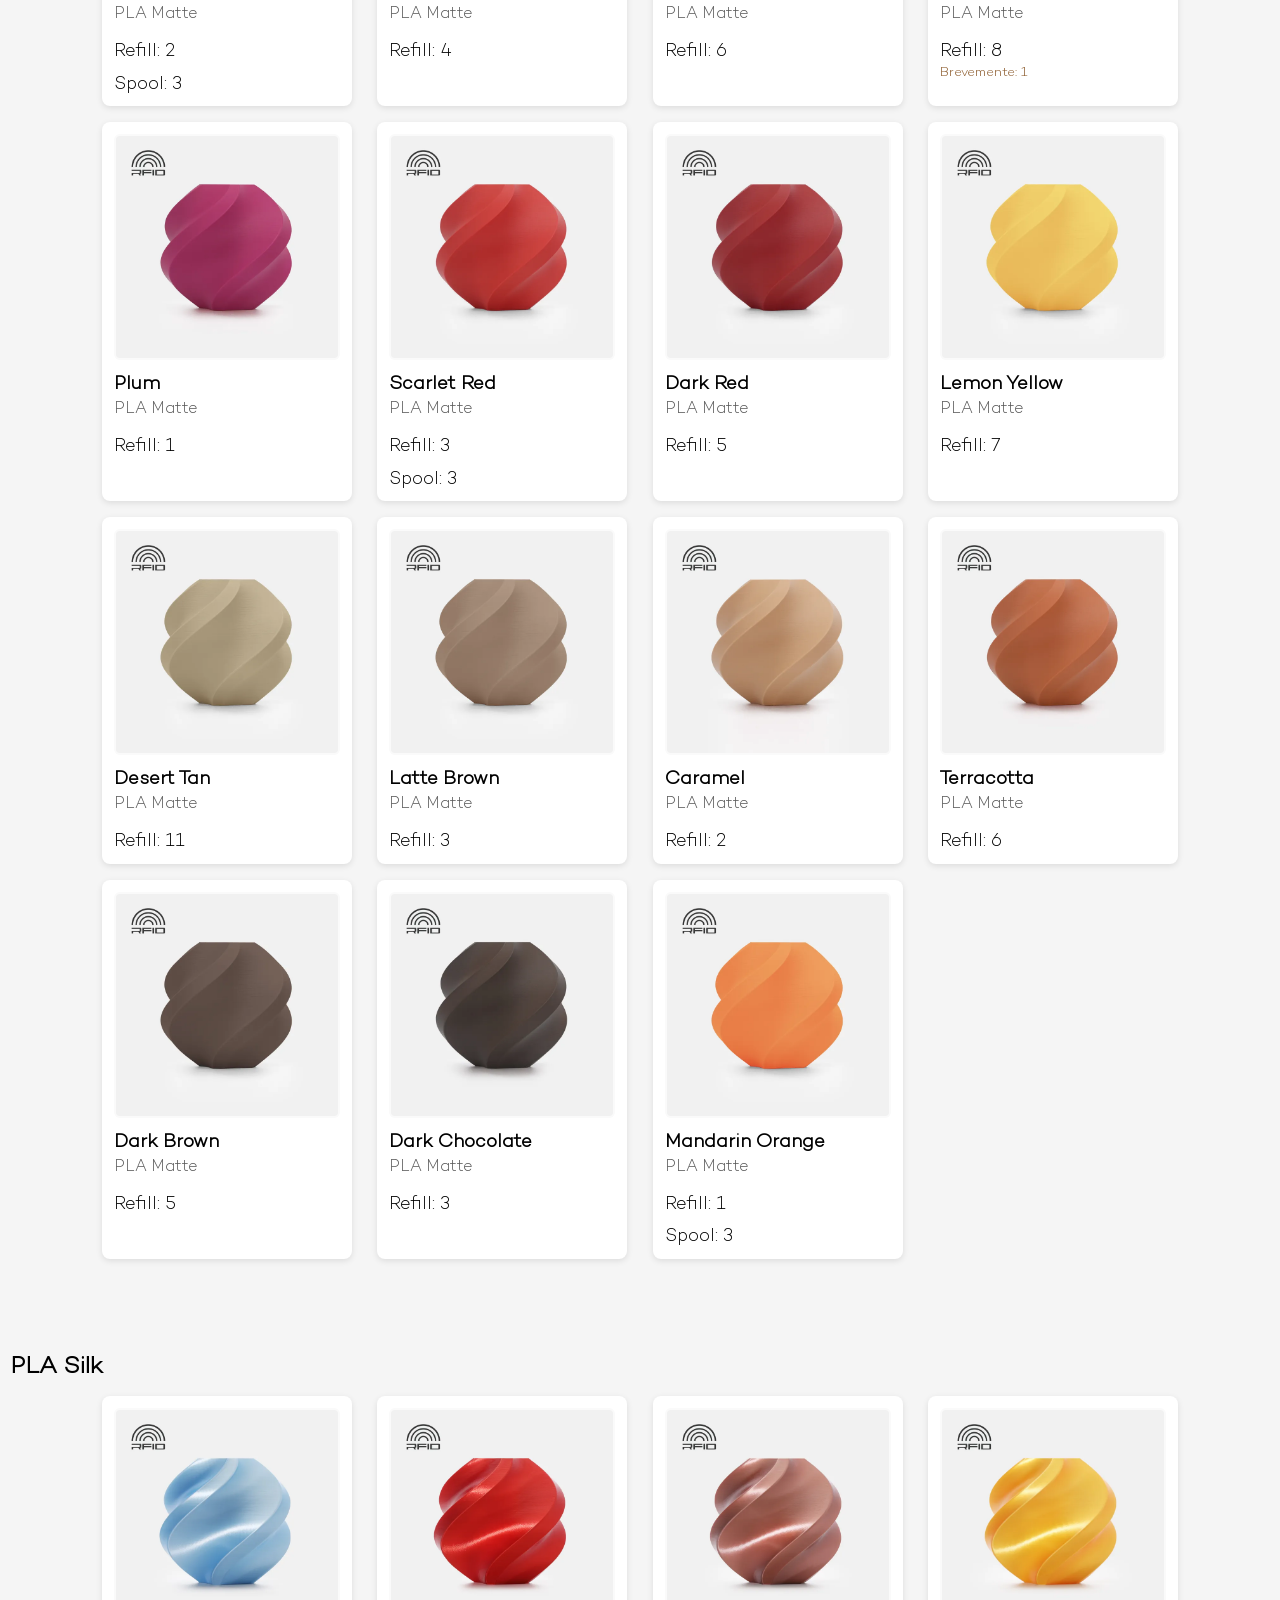
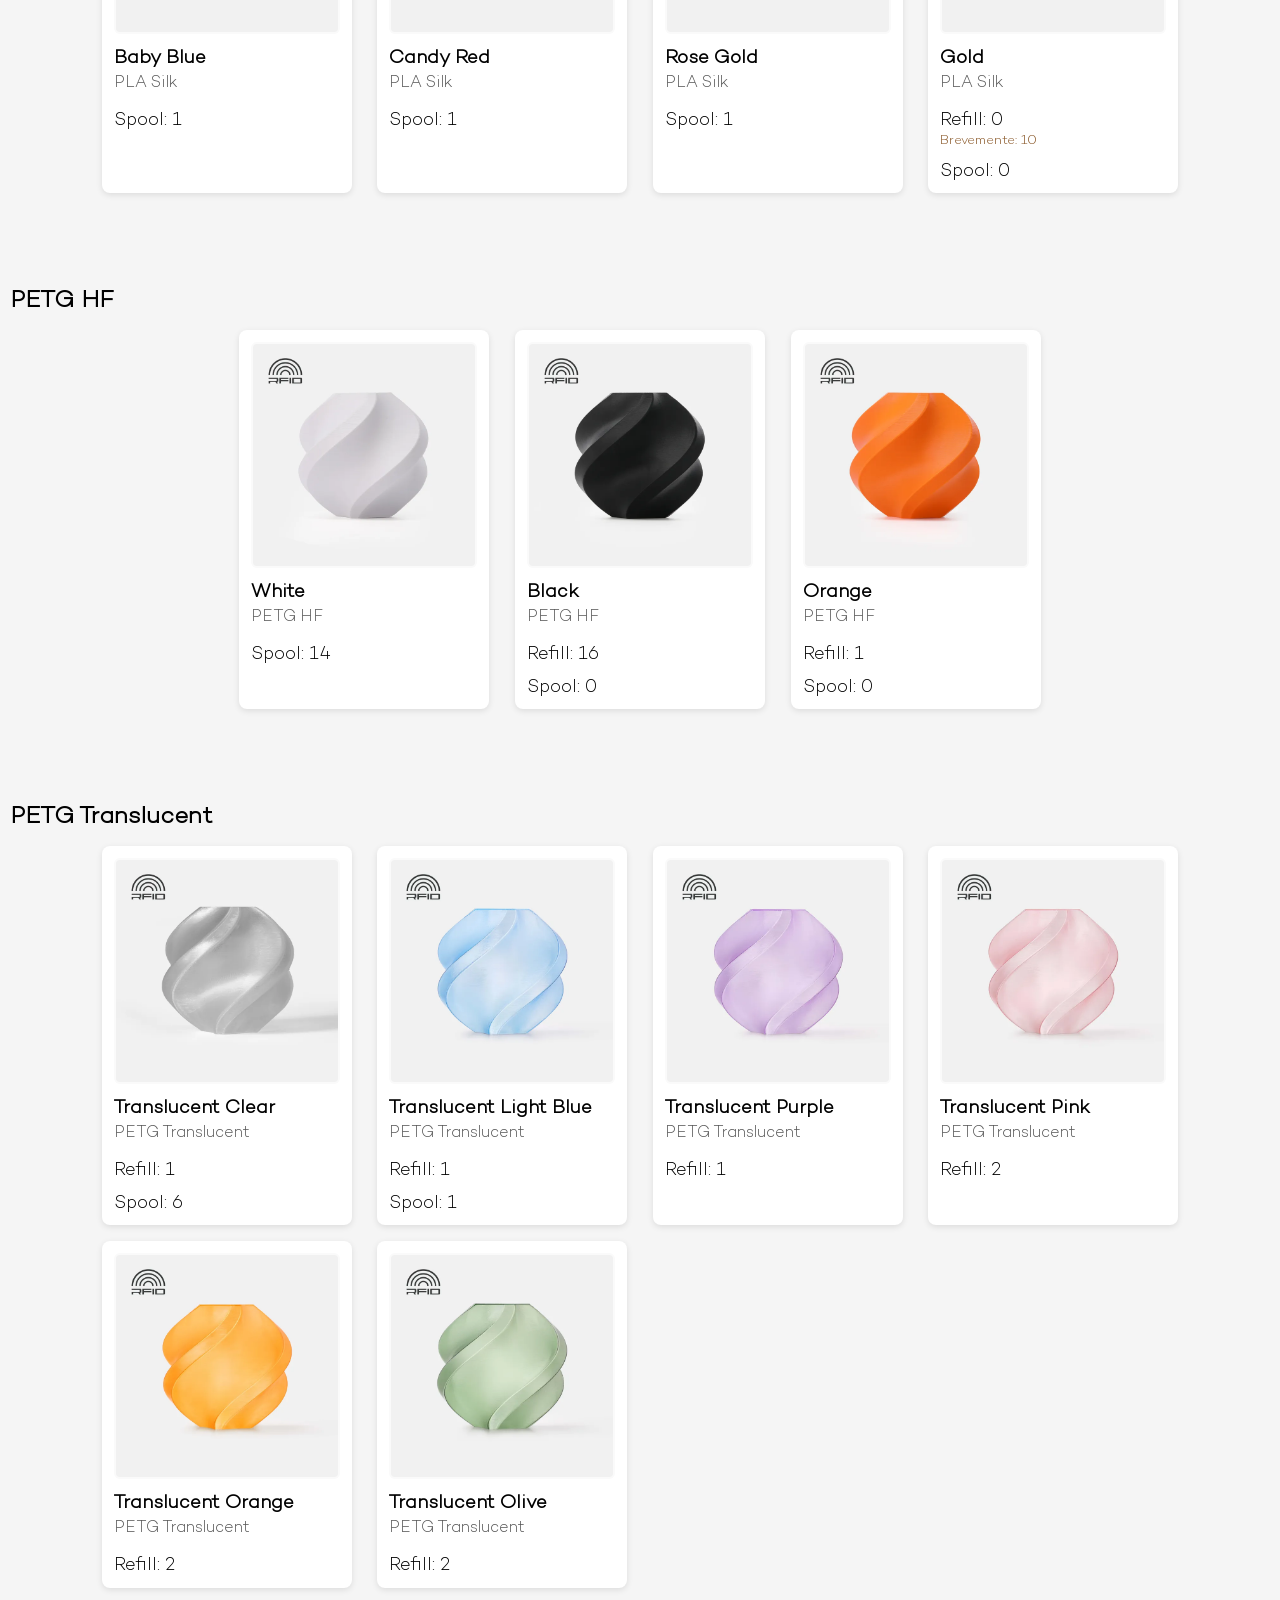
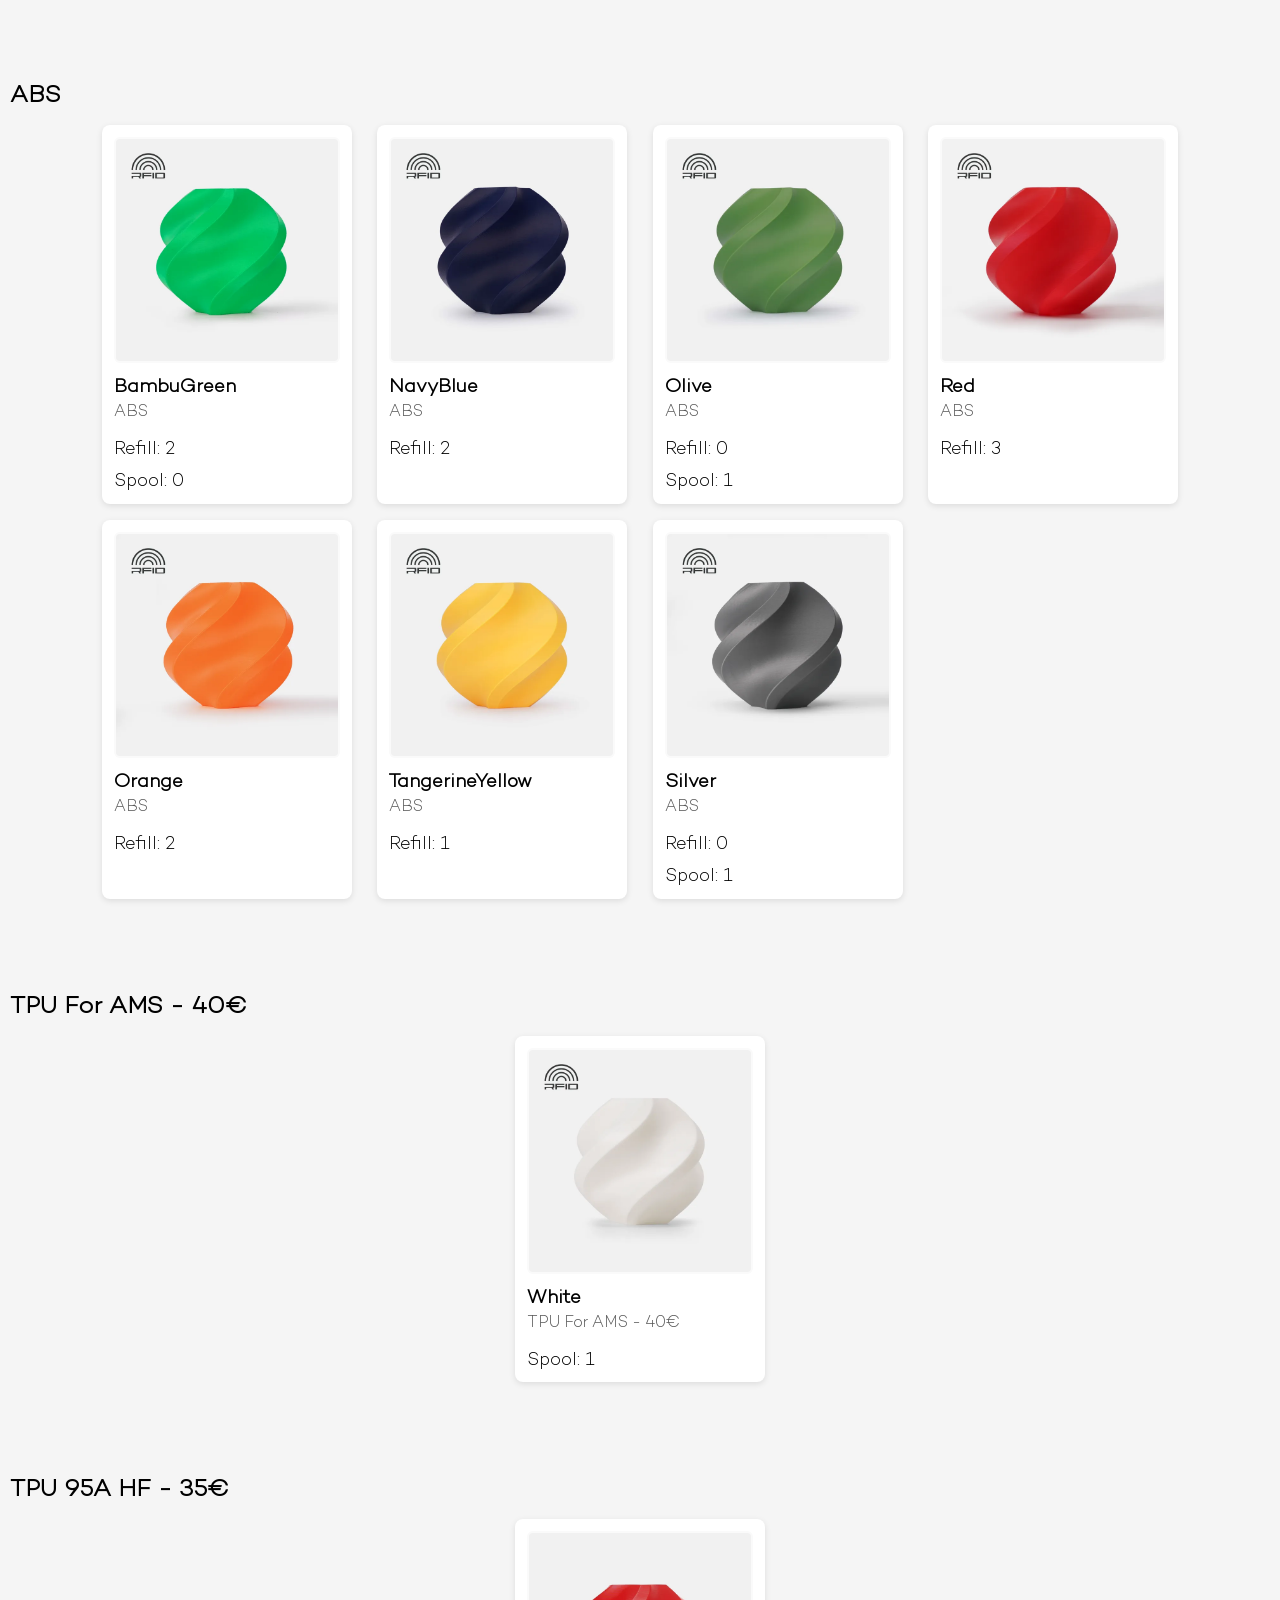
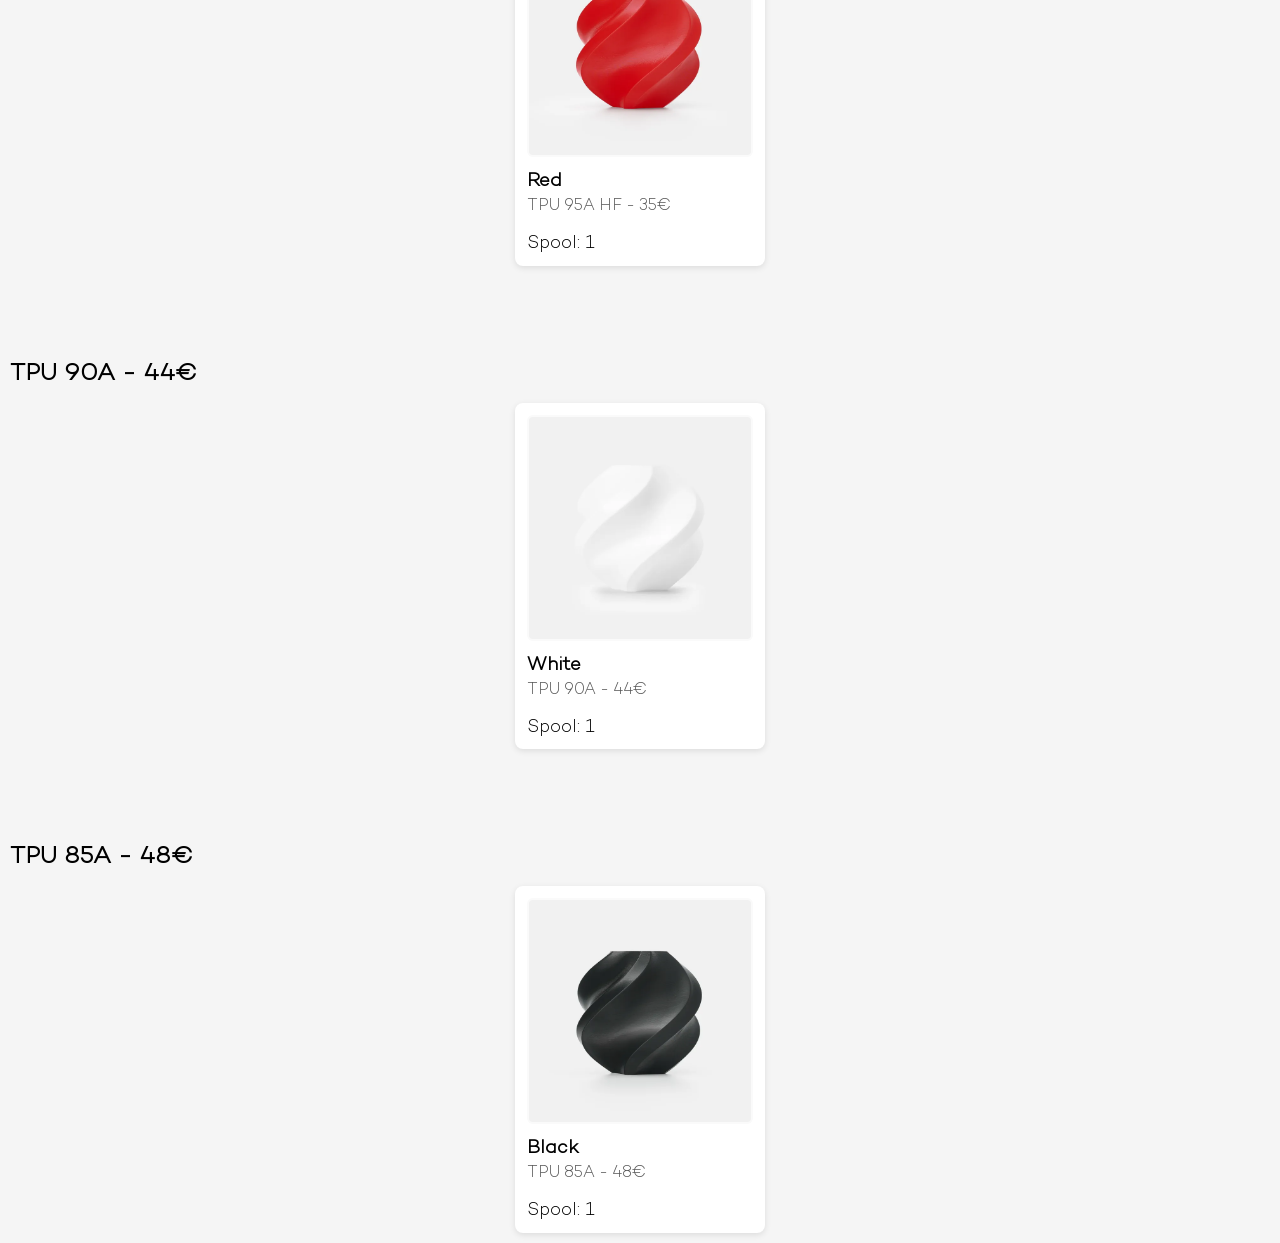
==== commit e0b0ca8e: "COMITTT" ====
--- a/index.html
+++ b/index.html
@@ -26,7 +26,7 @@
 
 
 <footer>
-<button id="toggle-view"> <a href="indexSul.html"> Ver Margem Sul</a> </button>
+<!--<button id="toggle-view"> <a href="indexSul.html"> Ver Margem Sul</a> </button> -->
 </footer>
 
 
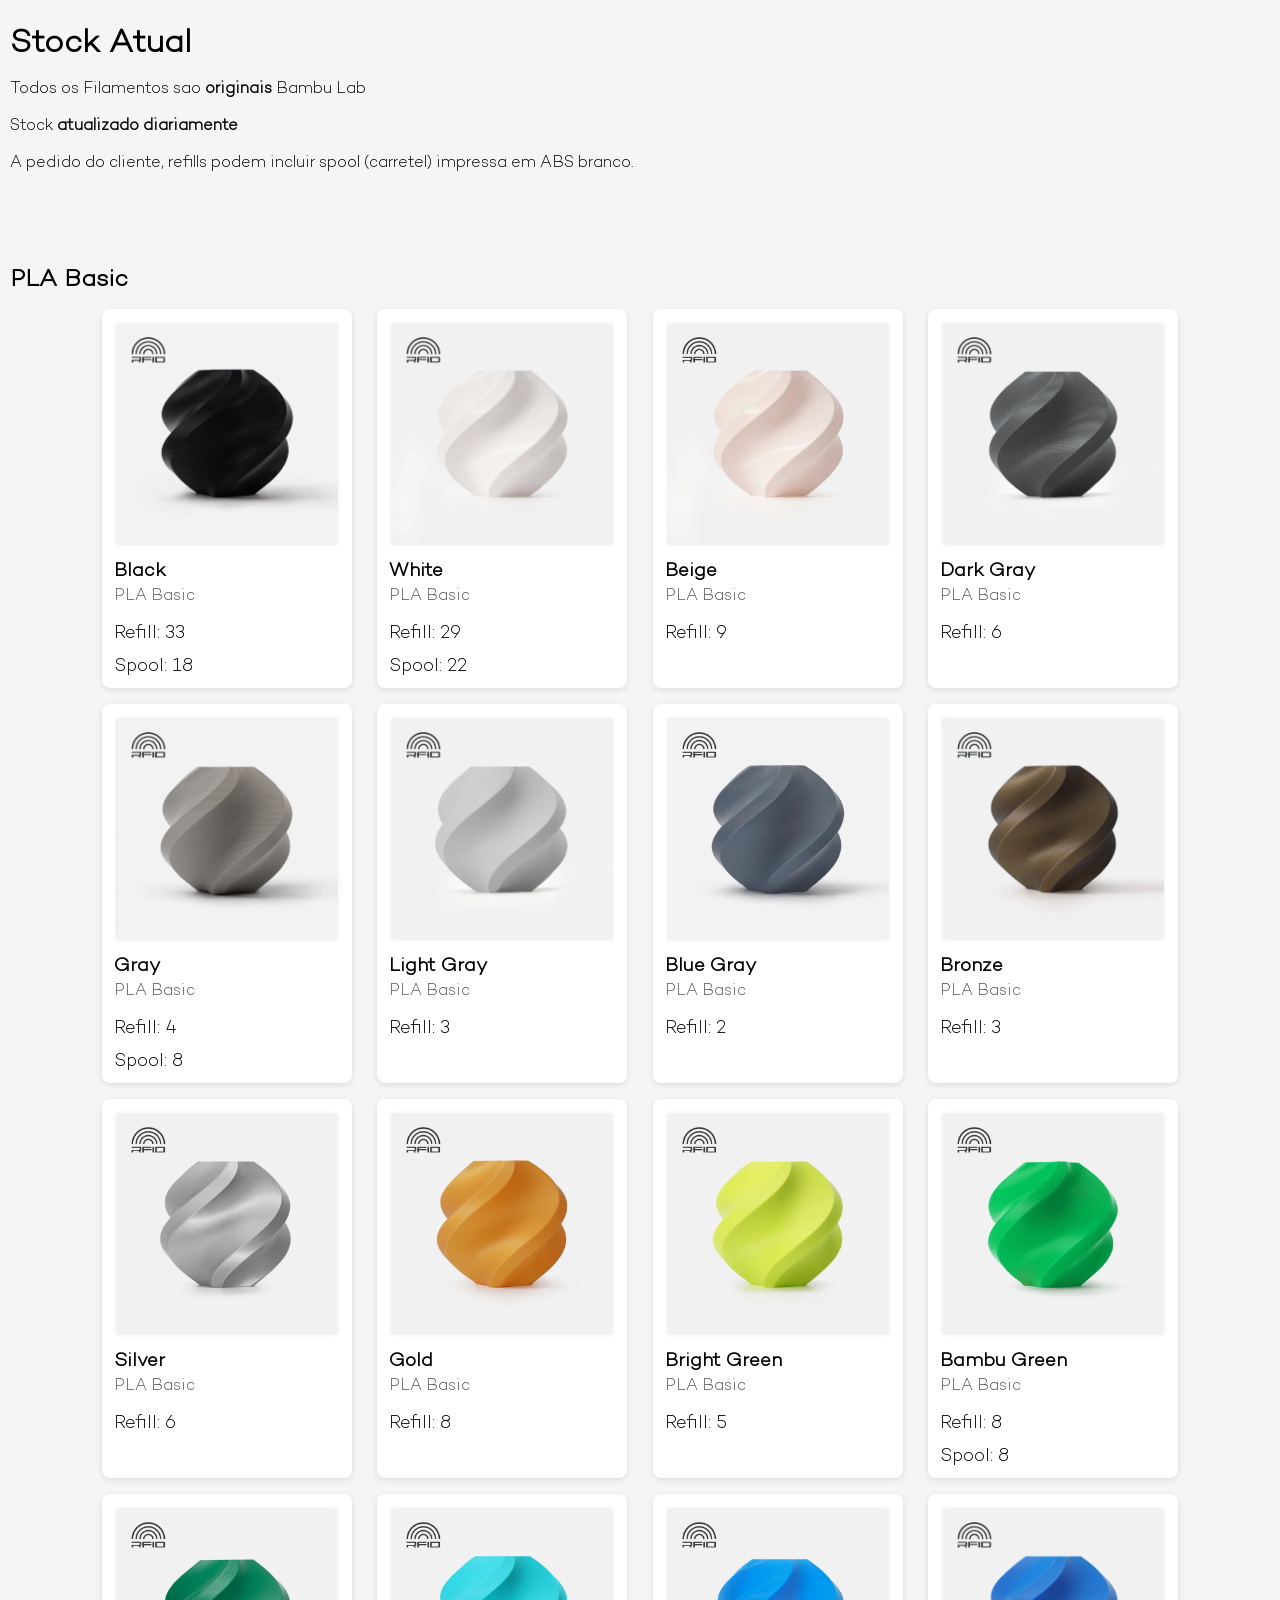
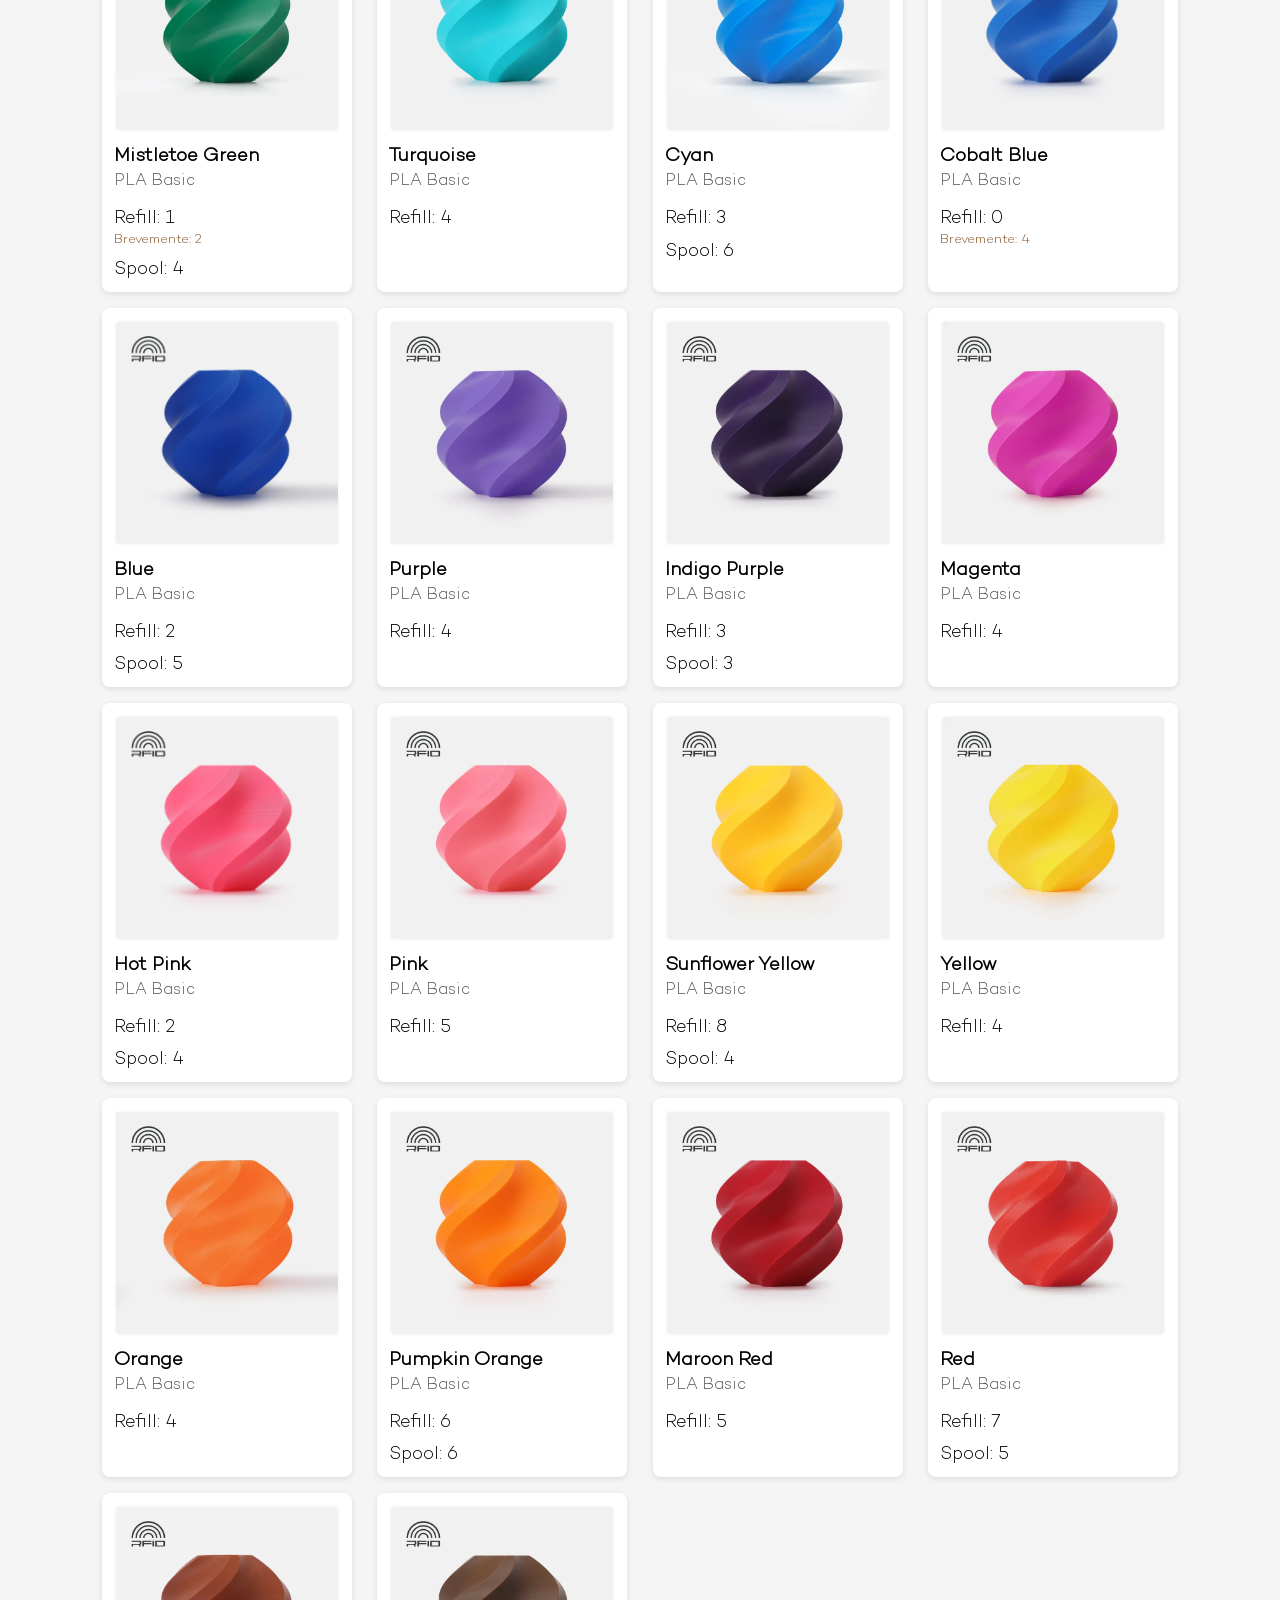
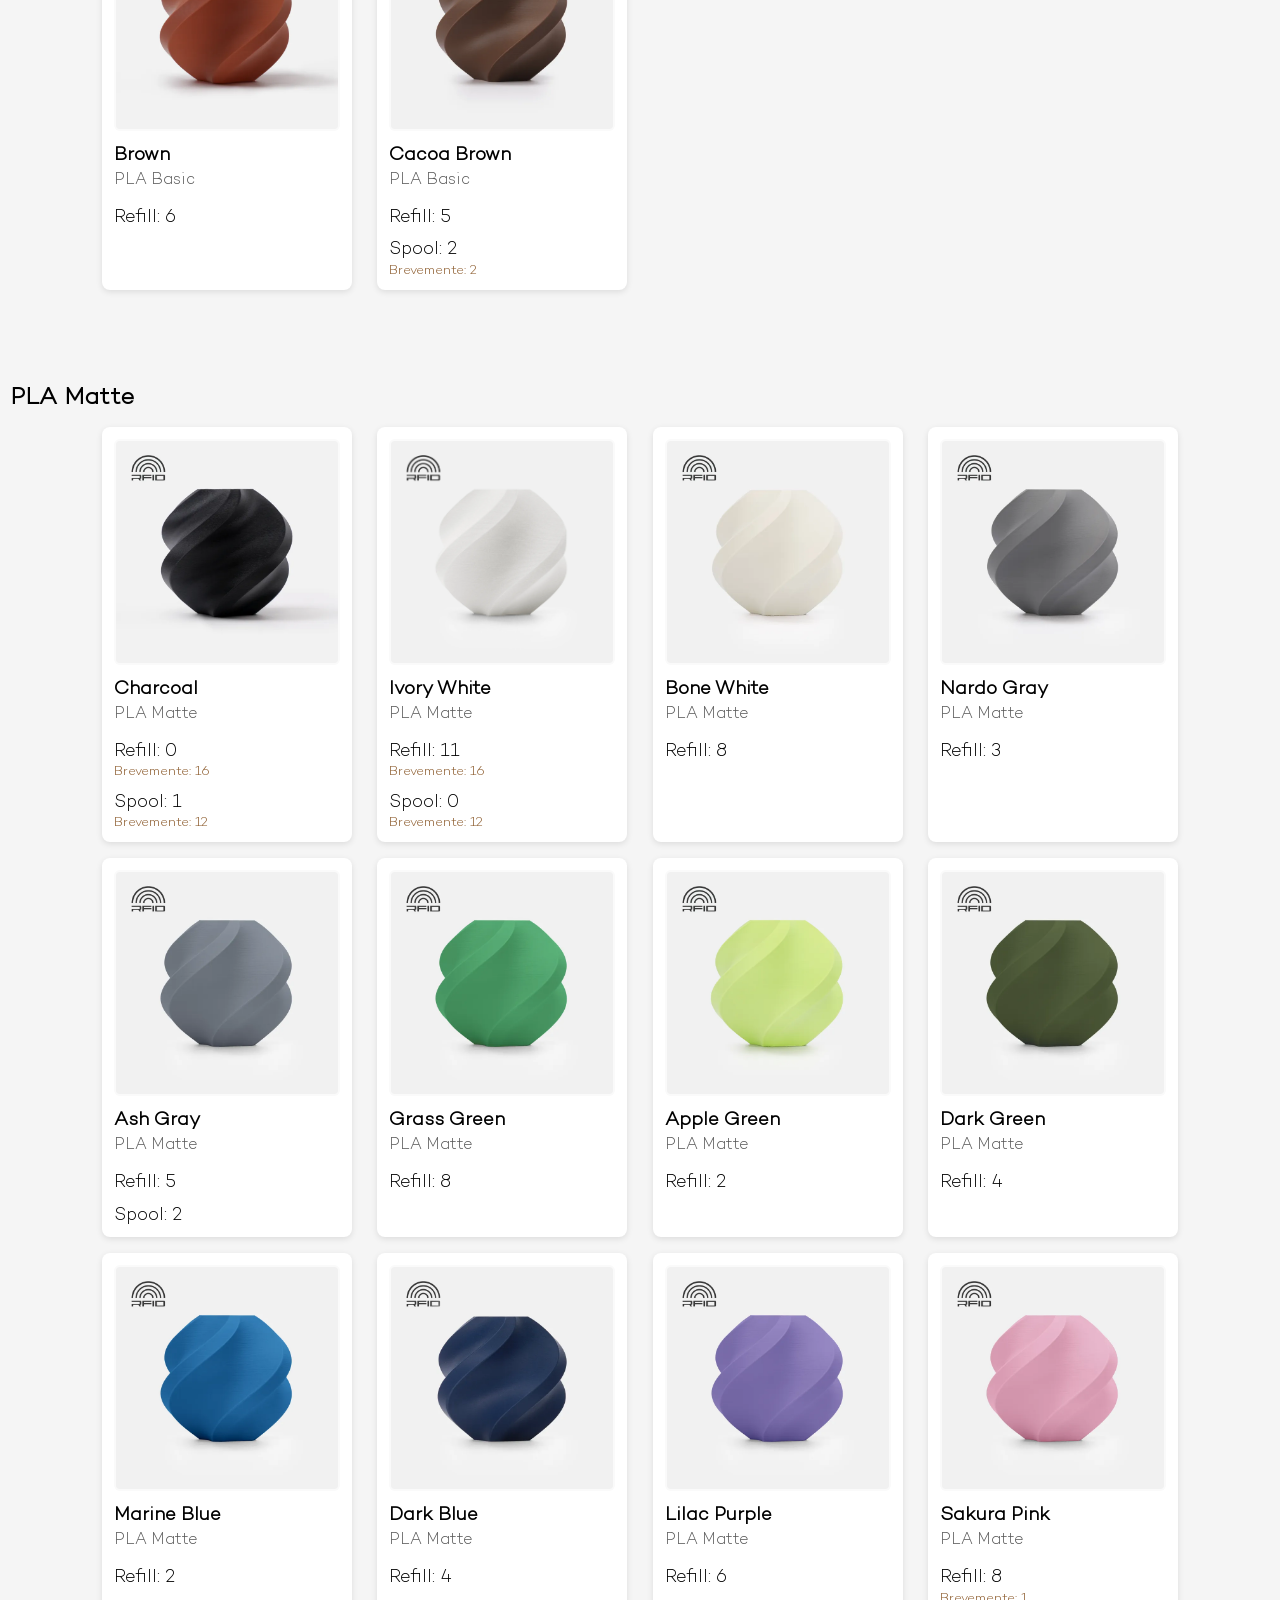
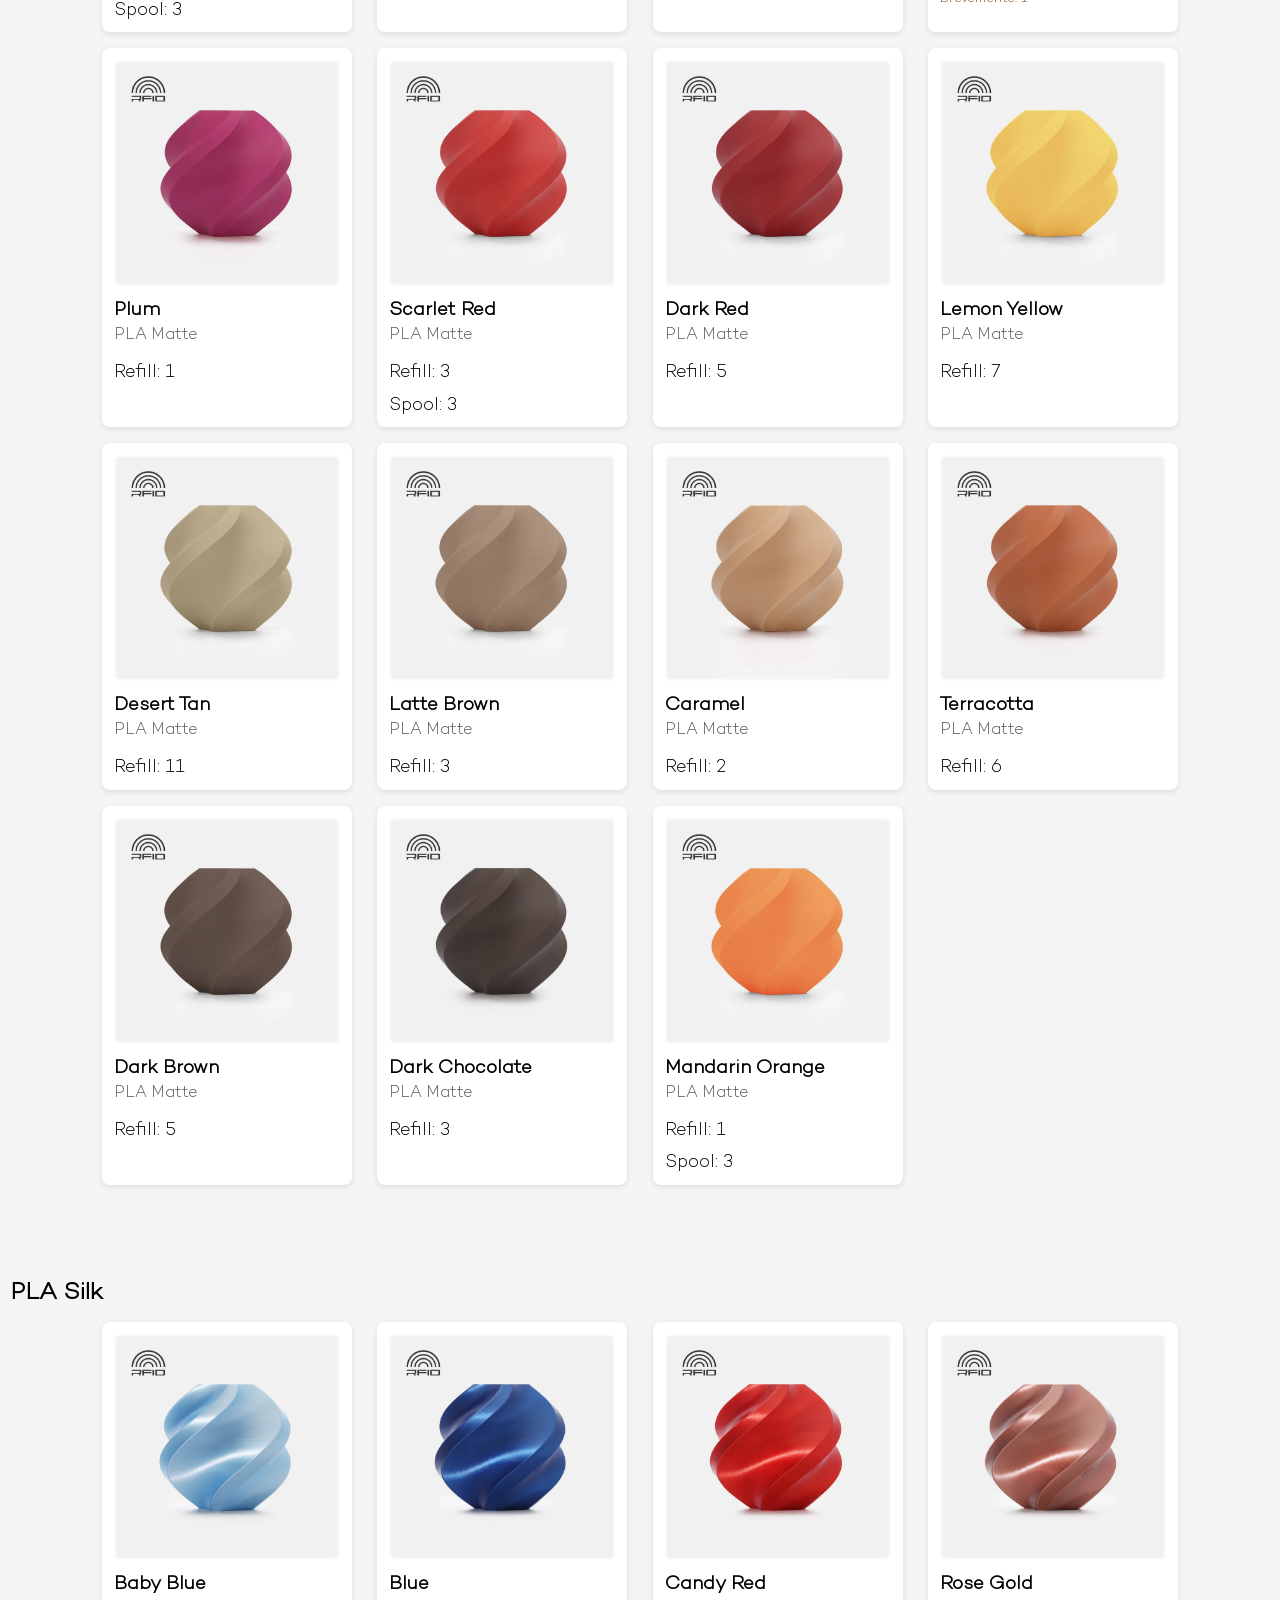
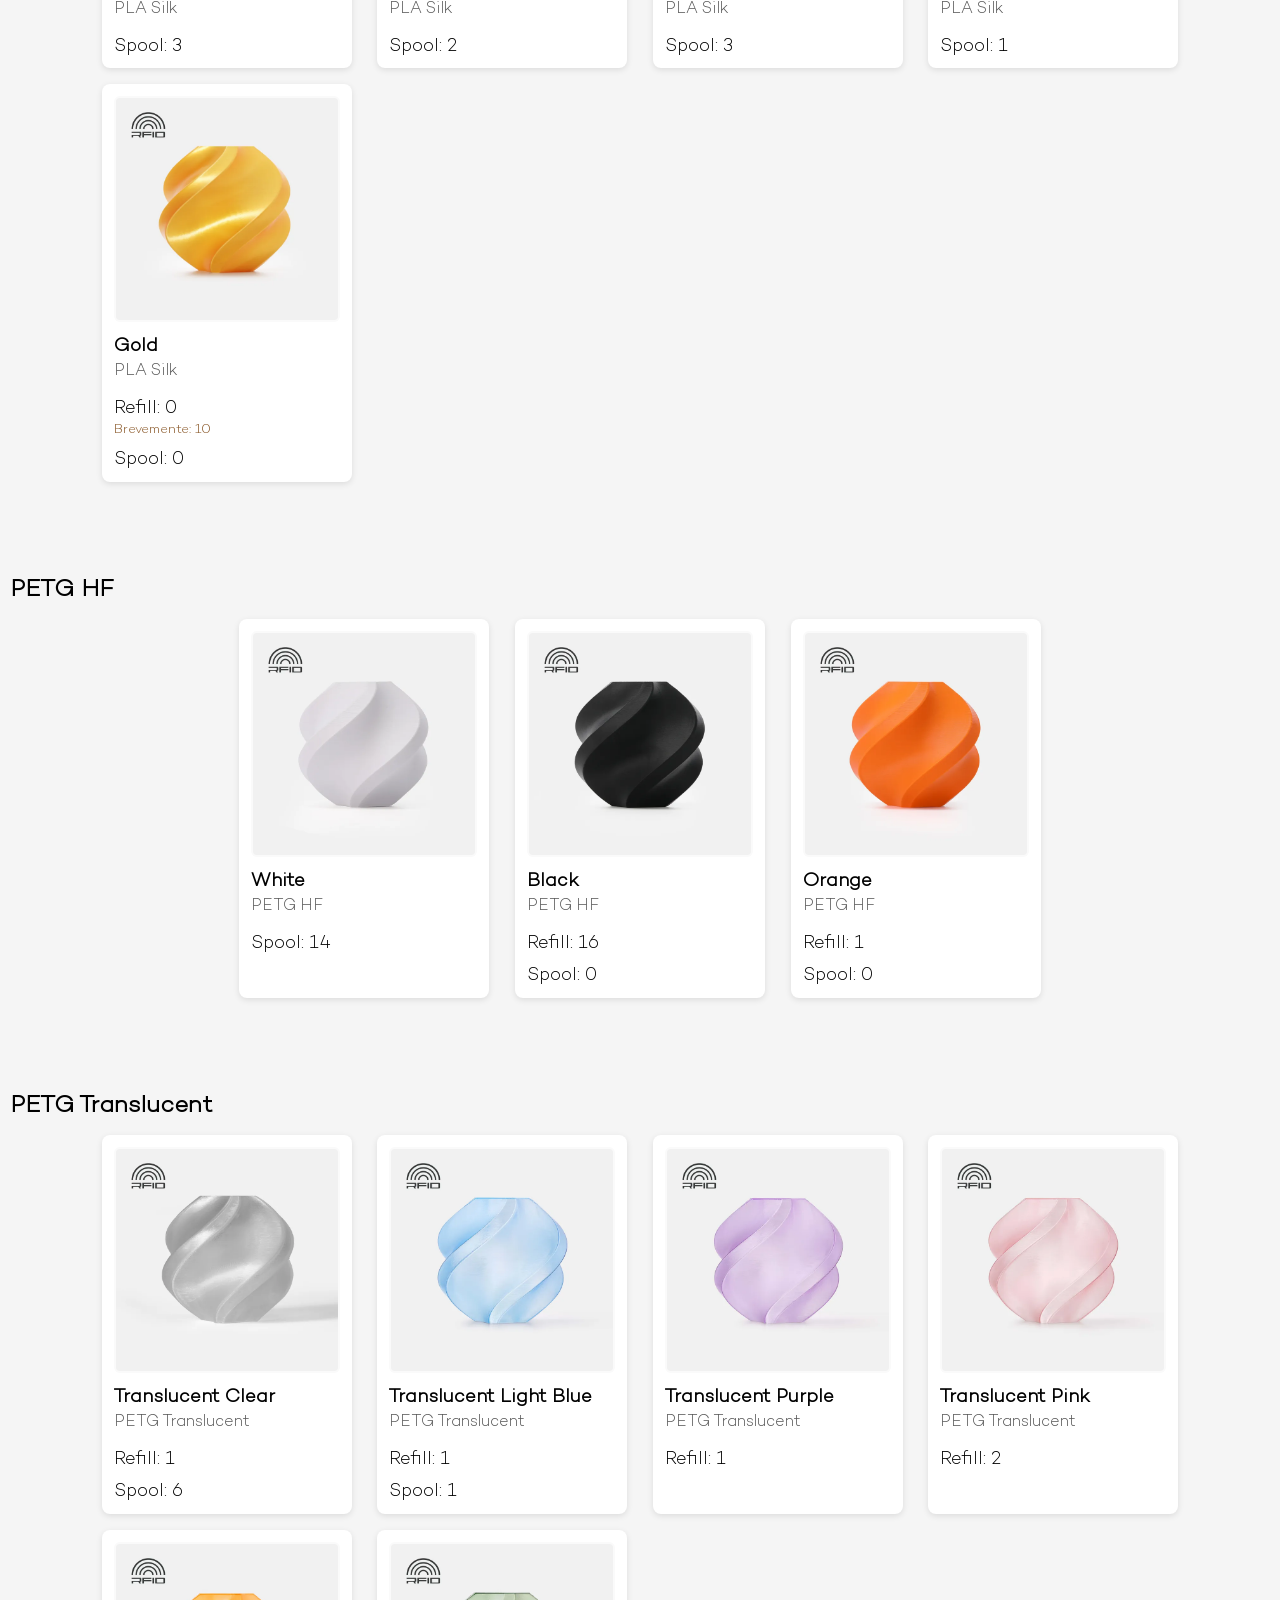
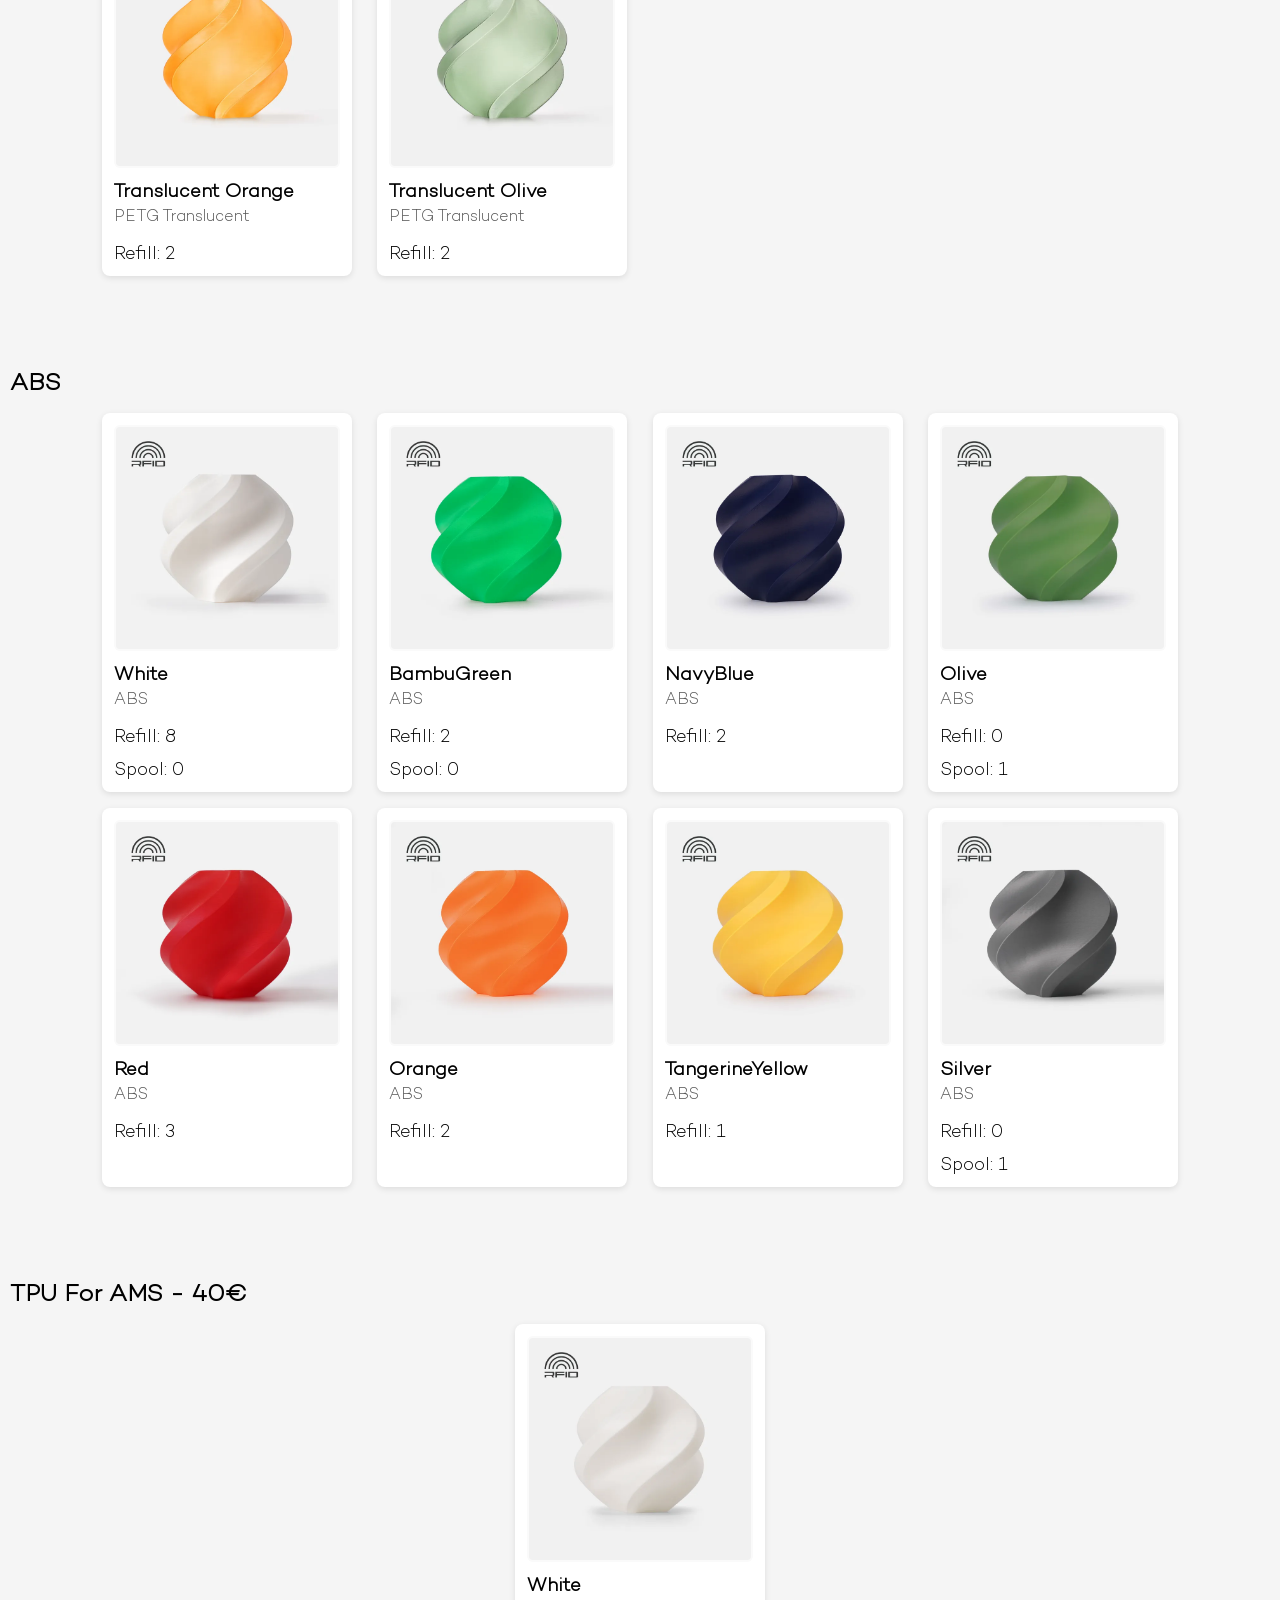
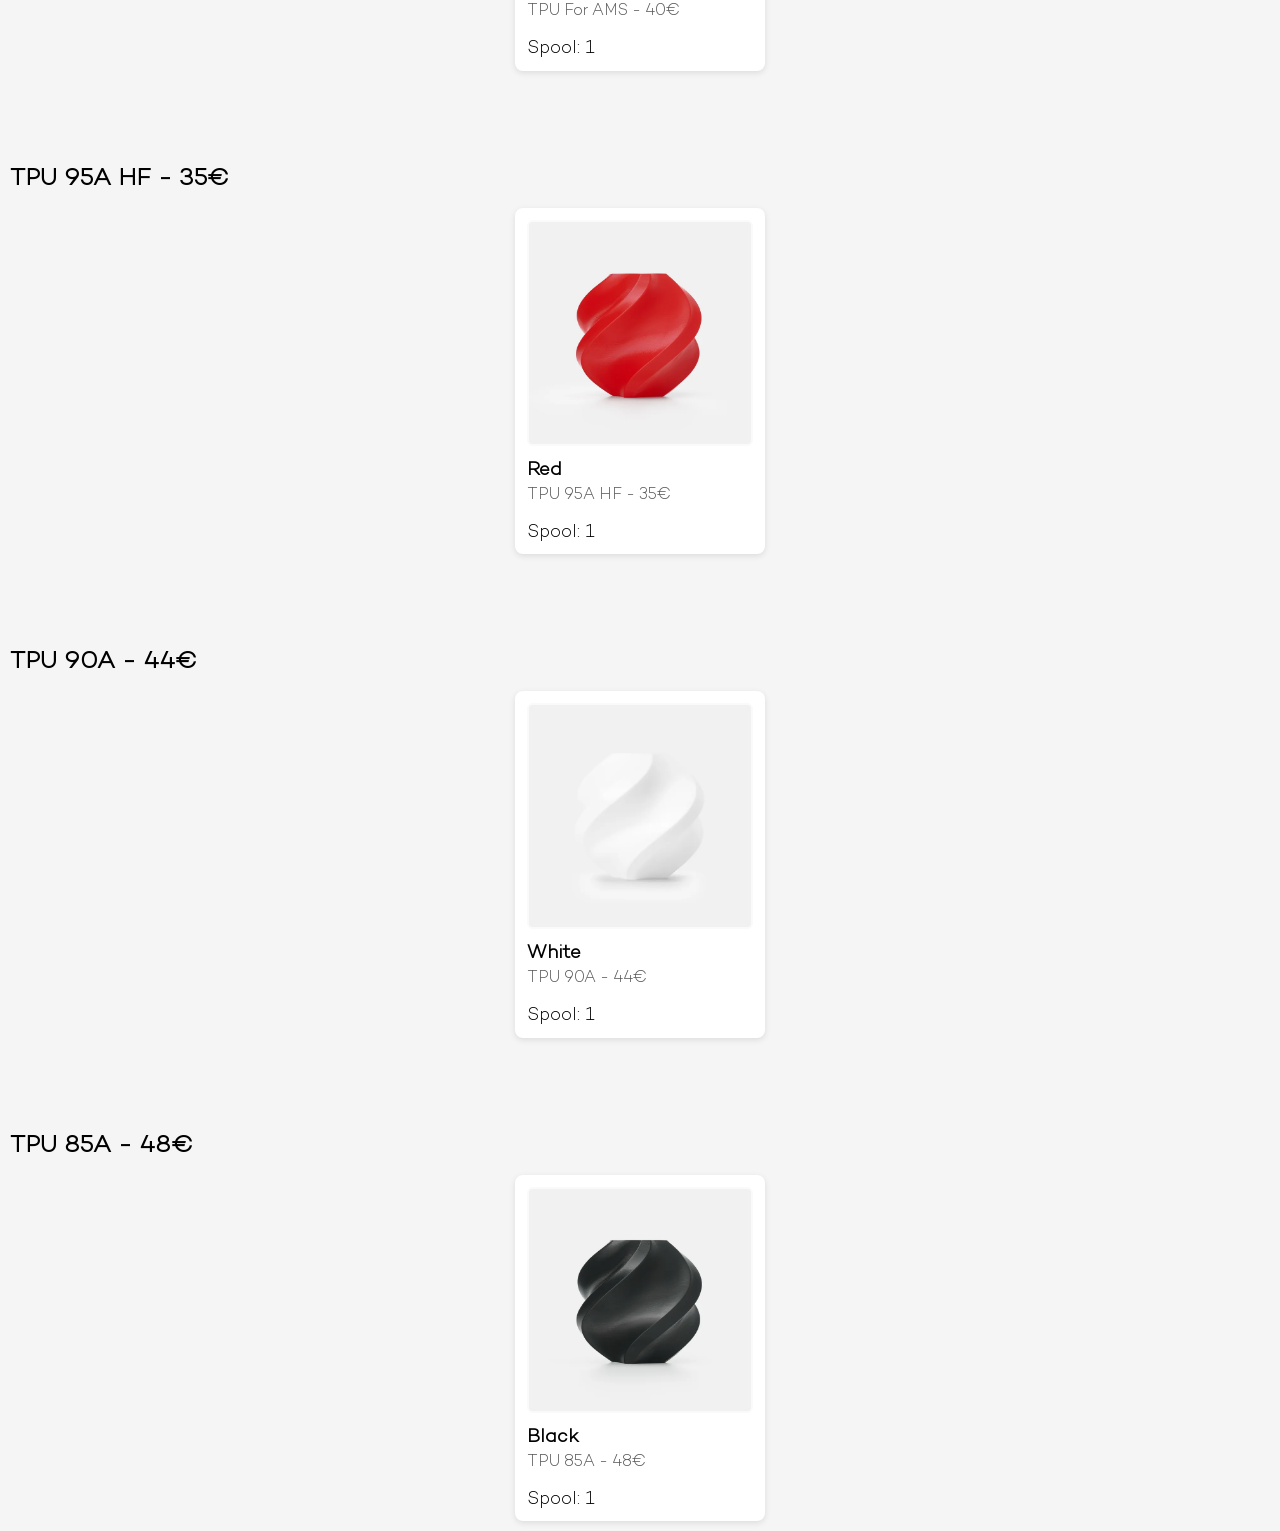
==== commit aee68eb6: "Update index.html" ====
--- a/index.html
+++ b/index.html
@@ -15,8 +15,6 @@
 A pedido do cliente, refills podem incluir spool (carretel) impressa em ABS branco.
 
 
-<p>Spool — <strong>16€</strong></p>
-<p>Refil — <strong>14€</strong></p>
 
 
 
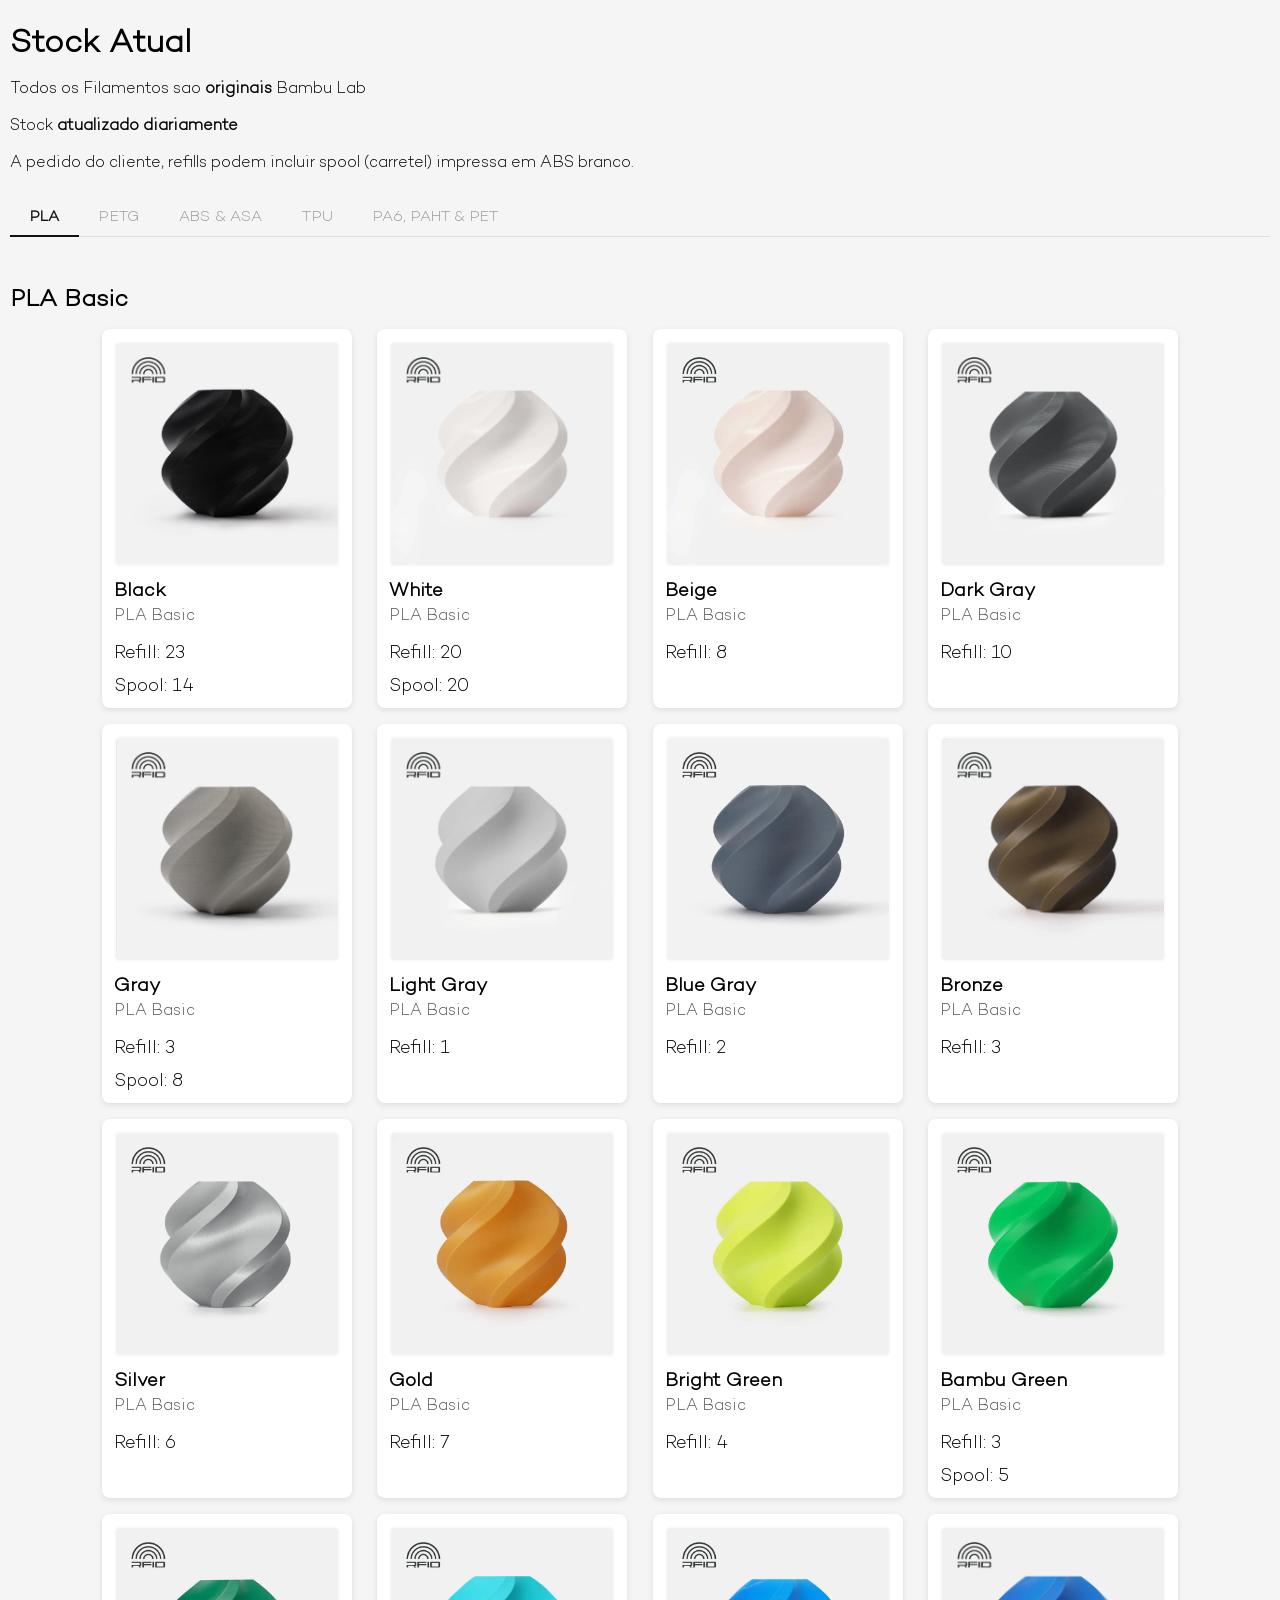
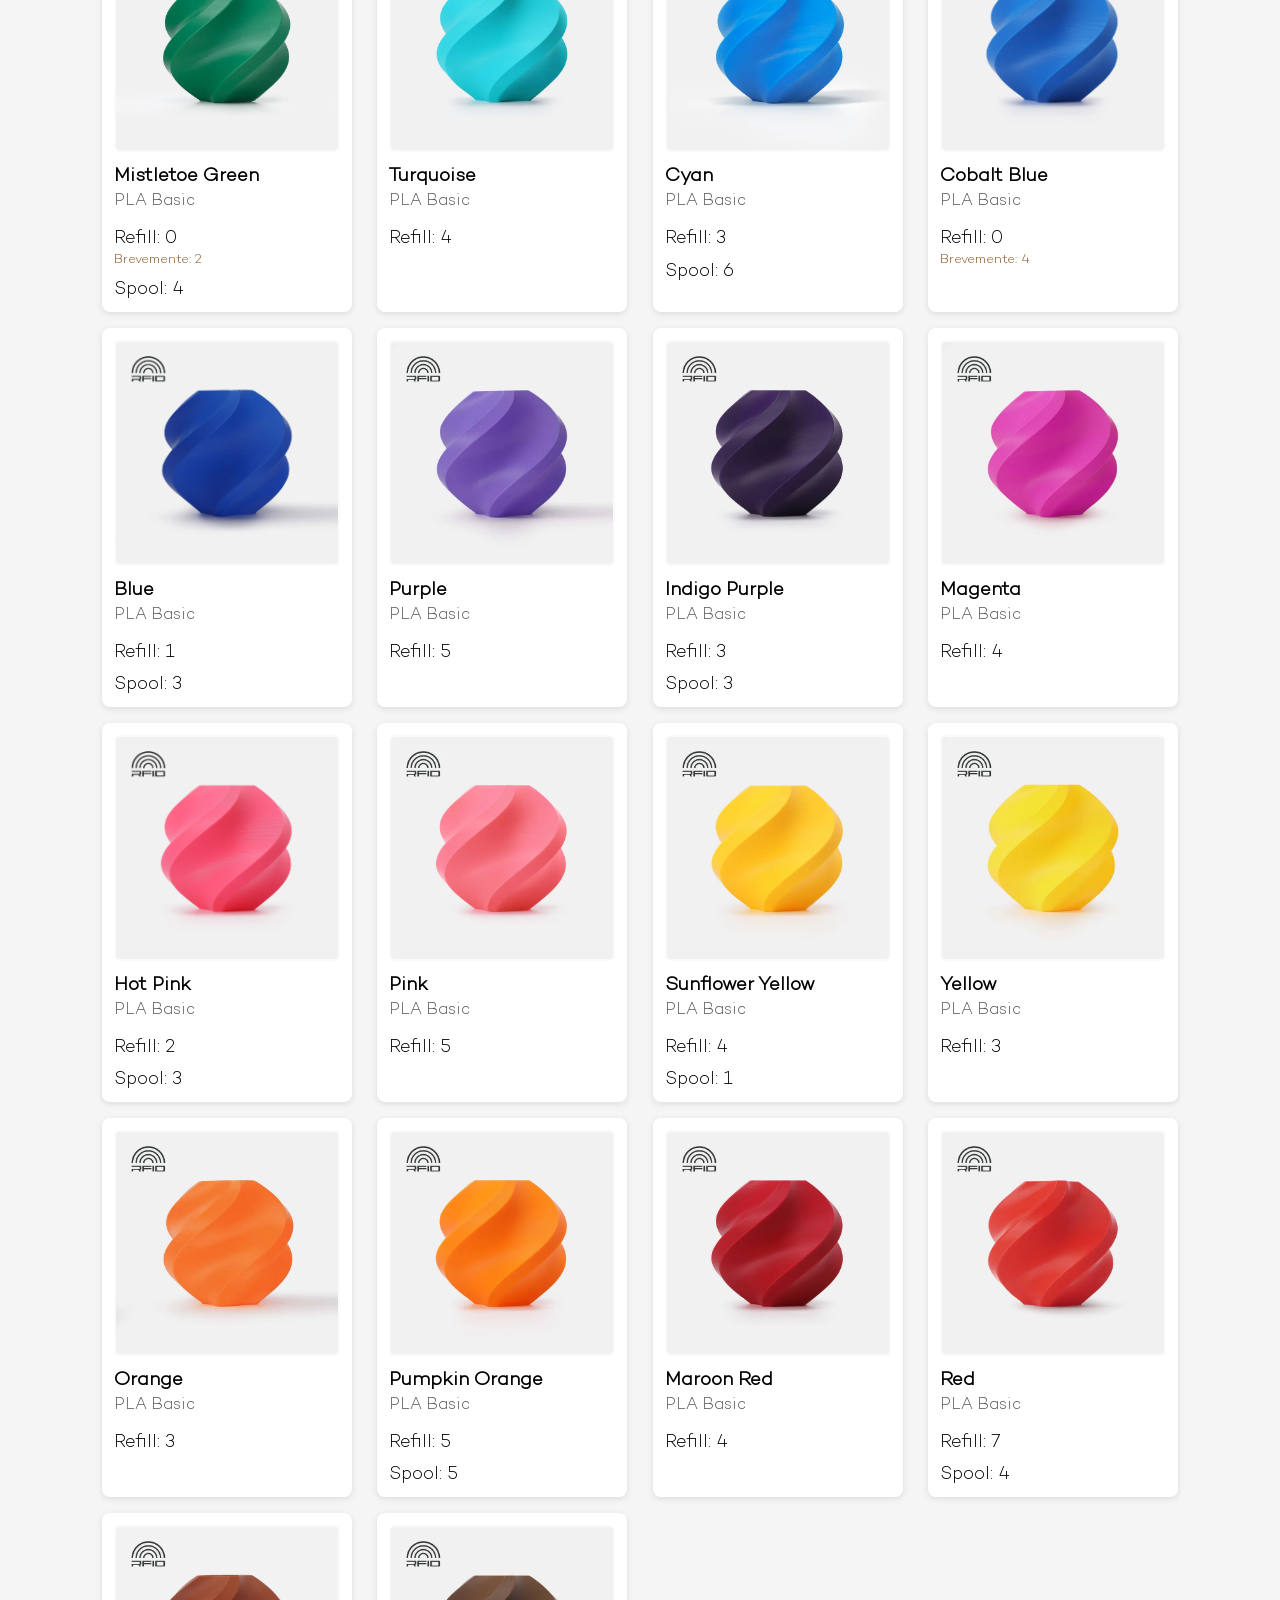
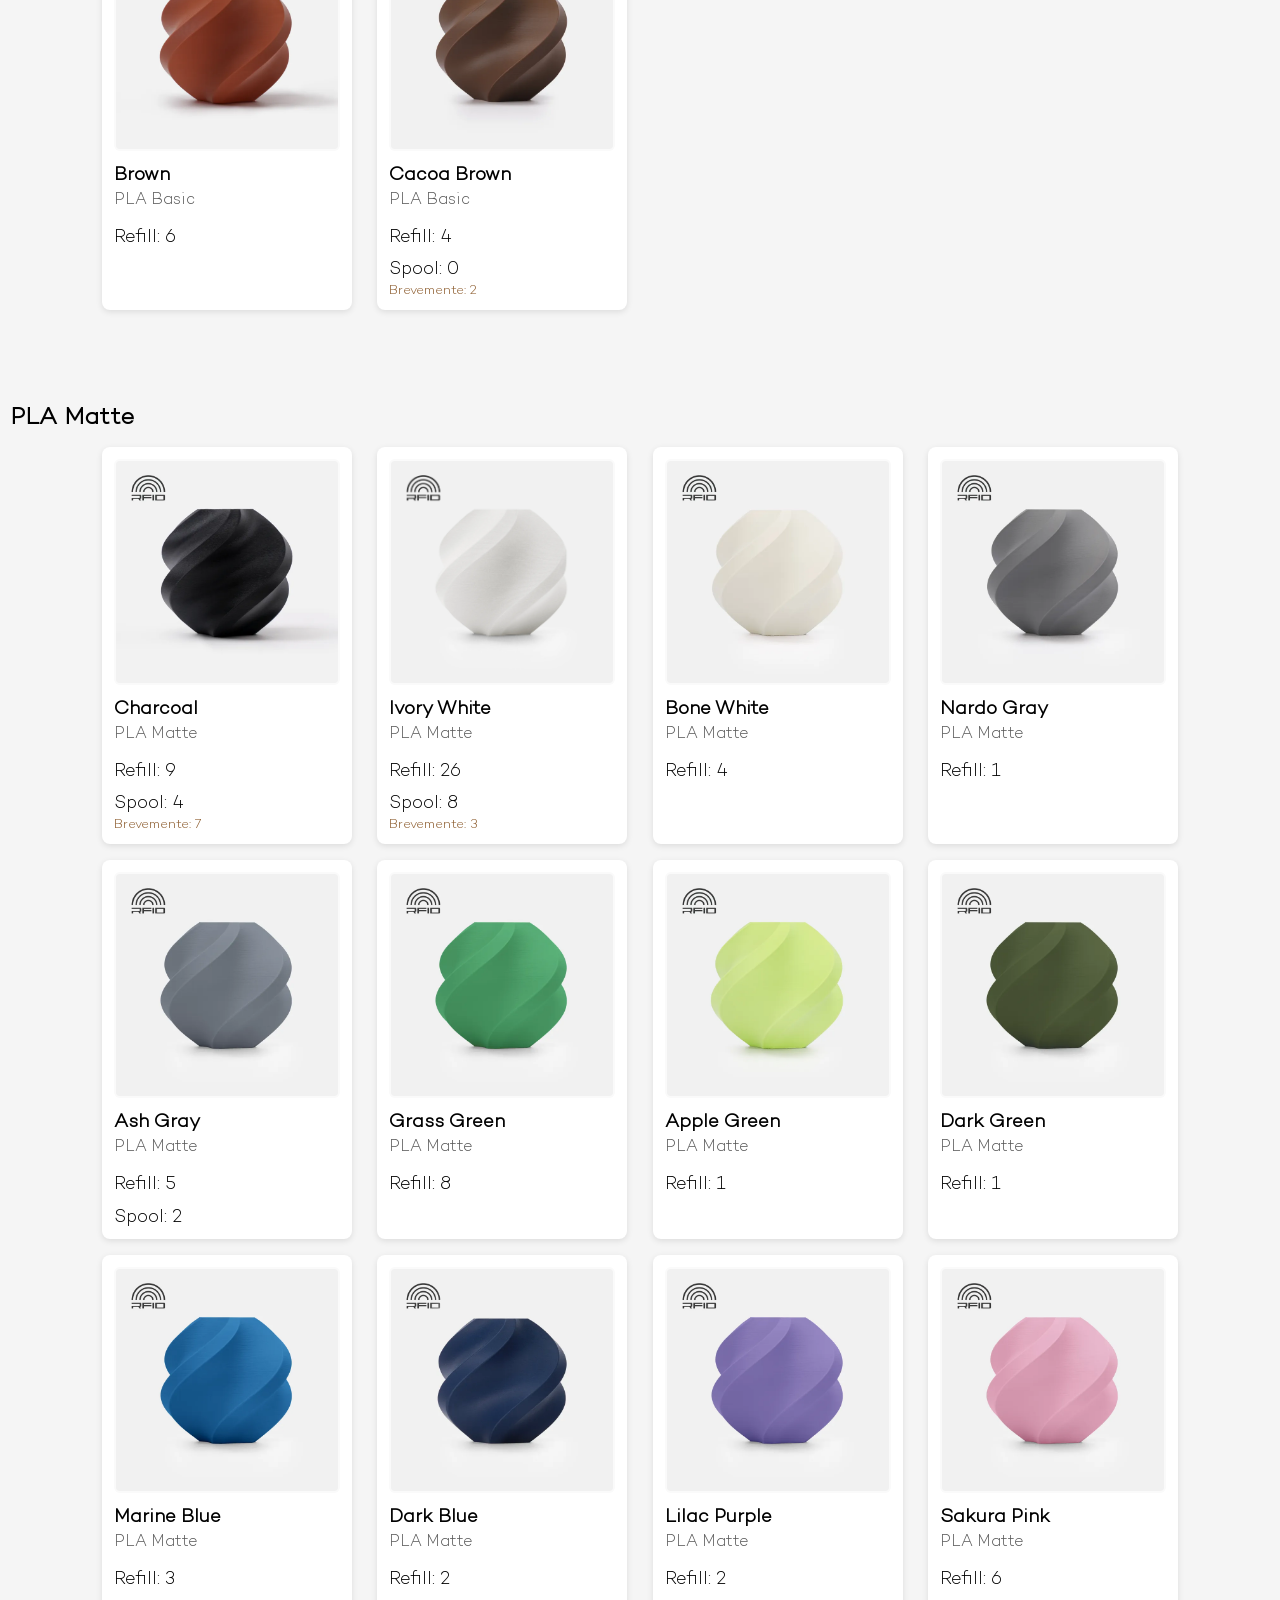
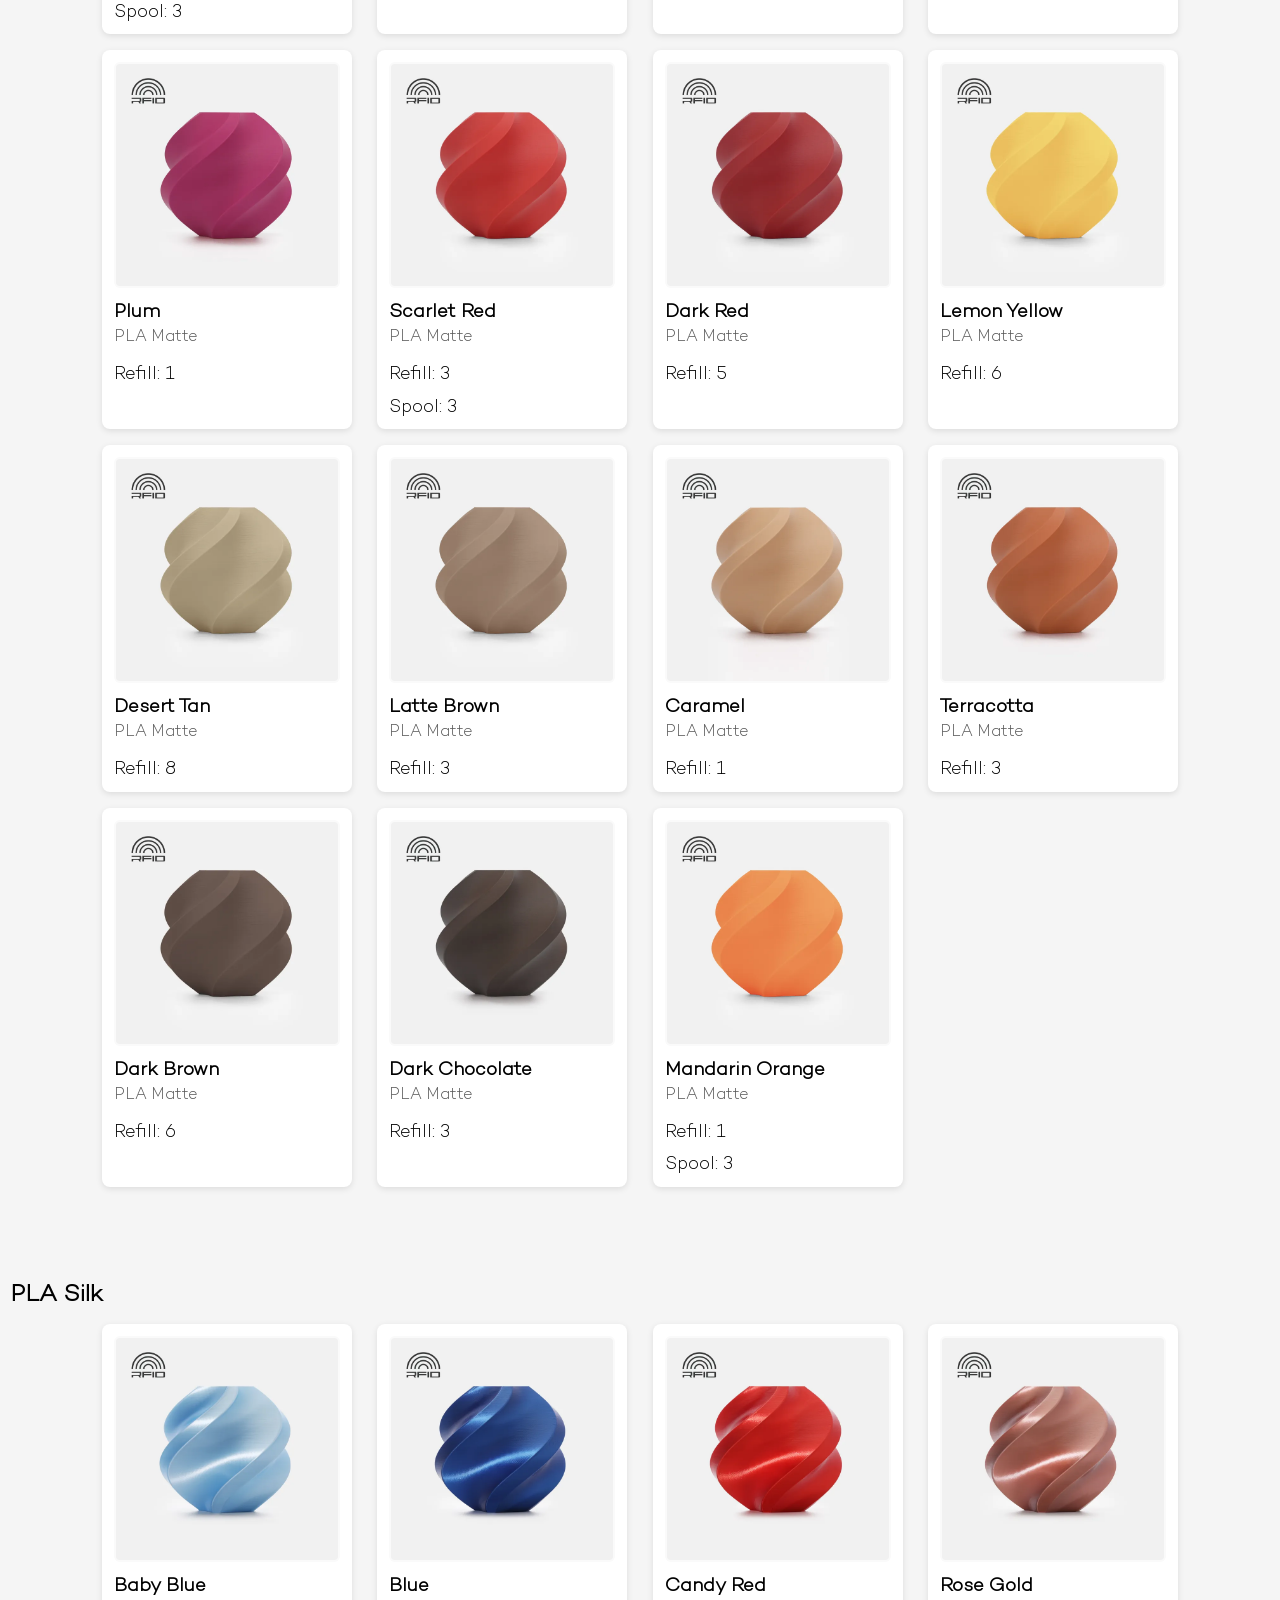
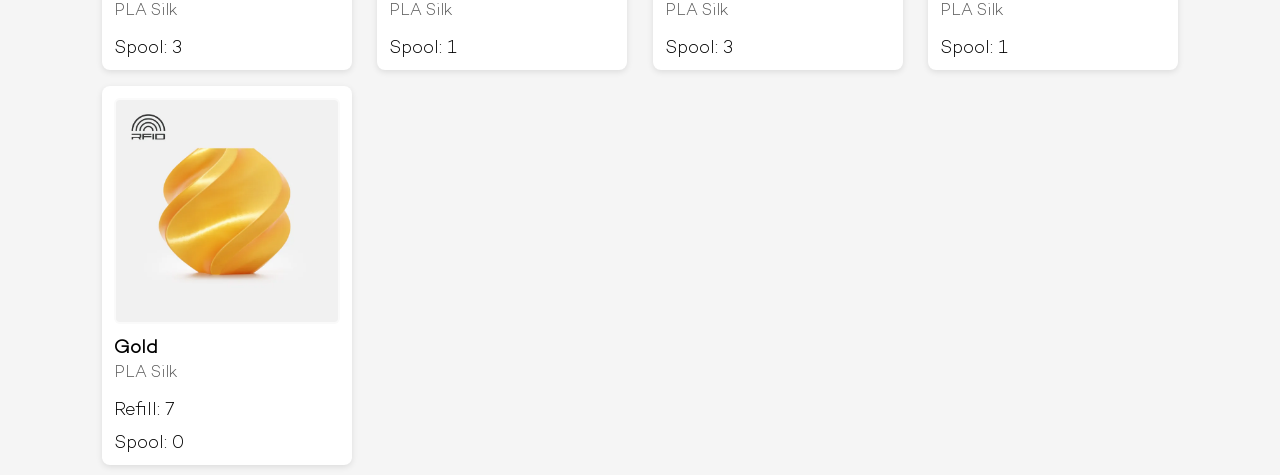
==== commit 61a4861f: "added materials tabs" ====
--- a/index.html
+++ b/index.html
@@ -14,9 +14,7 @@
 
 A pedido do cliente, refills podem incluir spool (carretel) impressa em ABS branco.
 
-
-
-
+<nav id="material-tabs" class="tabs"></nav>
 
 <div id="inventory-container">
   <!-- Cartões por material vão ser inseridos aqui pelo JS -->
--- a/css/style.css
+++ b/css/style.css
@@ -107,7 +107,7 @@
 
 .stock-line{
   line-height: 1.25;    /* altura entre linhas */
-  margin-top: 0px;      /* espaço entre “Refill” e “Brevemente” */
+  margin-top: 0px;      /* espaço entre "Refill" e "Brevemente" */
 }
 
 .stock-line:first-child{
@@ -141,3 +141,62 @@
   -moz-osx-font-smoothing: grayscale;
   text-rendering: optimizeLegibility;
 }
+
+
+/* ── TABS ────────────────────────────────────────────────── */
+
+.tabs {
+  display: flex;
+  flex-wrap: wrap;
+  gap: 0;
+  border-bottom: 1px solid #ddd;
+  margin-top: 24px;
+  margin-bottom: 0;
+  padding: 0;
+}
+
+.tab-btn {
+  background: none;
+  border: none;
+  border-bottom: 2px solid transparent;
+  margin-bottom: -1px;           /* overlap the nav border-bottom */
+  padding: 10px 20px;
+  font-family: "Fonte", Arial, Helvetica, sans-serif;
+  font-size: 15px;
+  color: #999;
+  cursor: pointer;
+  white-space: nowrap;
+  transition: color 0.15s, border-color 0.15s;
+  letter-spacing: 0.01em;
+}
+
+.tab-btn:hover {
+  color: #444;
+}
+
+.tab-btn.active {
+  color: #111;
+  font-weight: 700;
+  border-bottom-color: #111;
+}
+
+/* panels */
+.tab-panel {
+  display: none;
+}
+
+.tab-panel.active {
+  display: block;
+}
+
+/* override h2 top margin for first heading inside a panel */
+.tab-panel h2:first-child {
+  margin-top: 5vh;
+}
+
+/* empty state */
+.tab-empty {
+  margin-top: 40px;
+  color: #aaa;
+  font-size: 15px;
+}
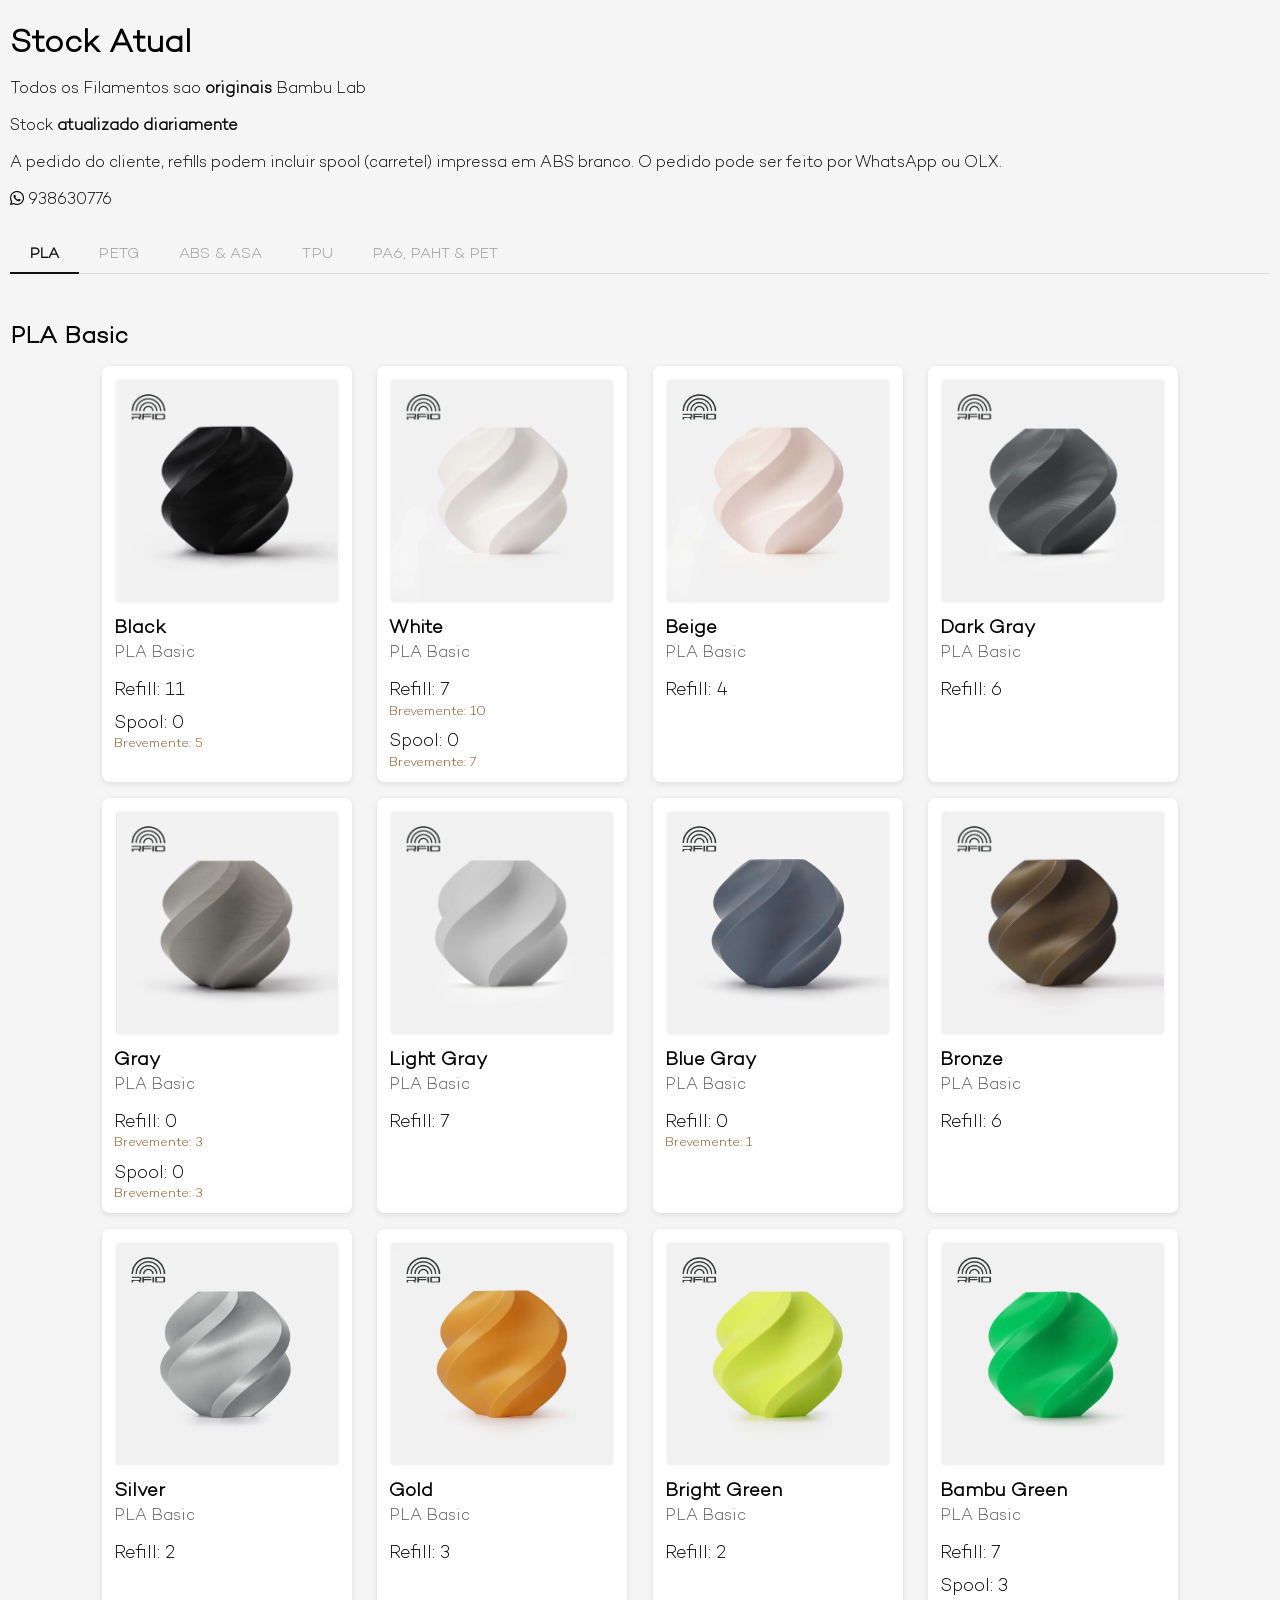
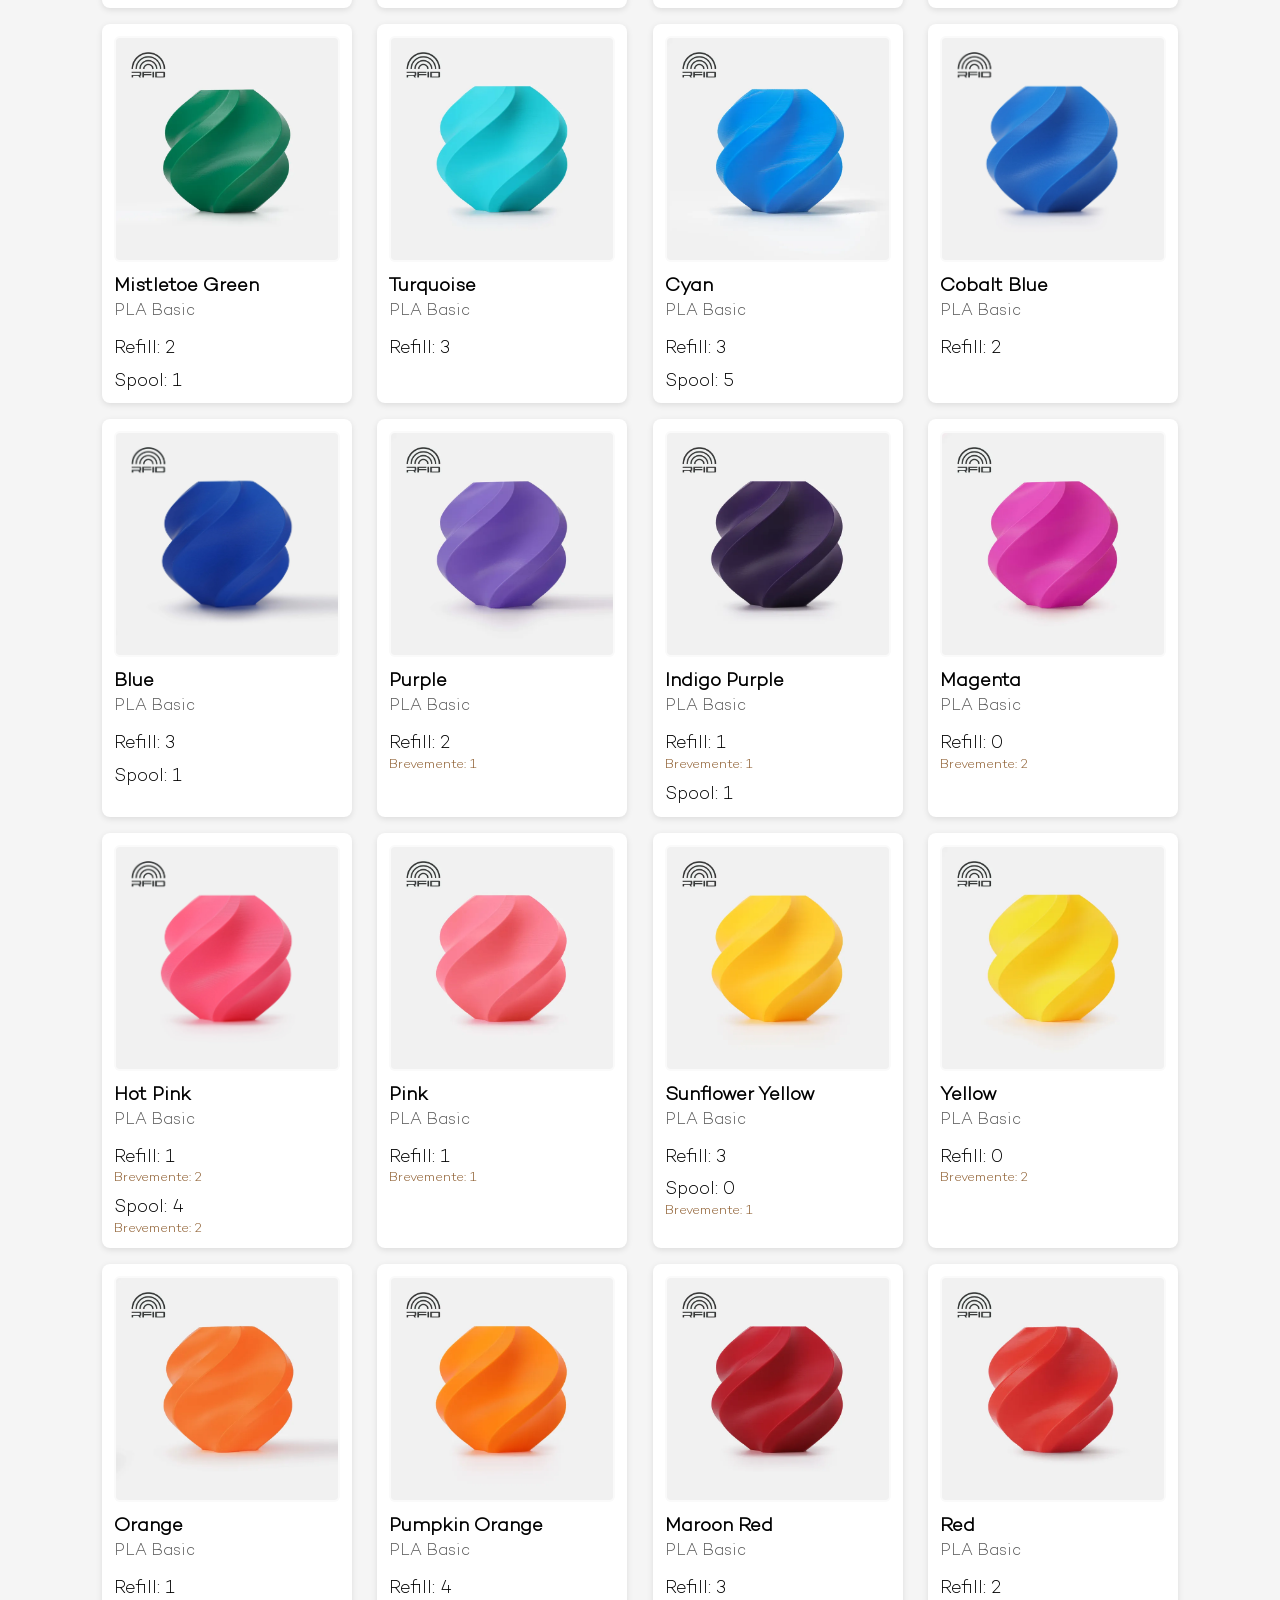
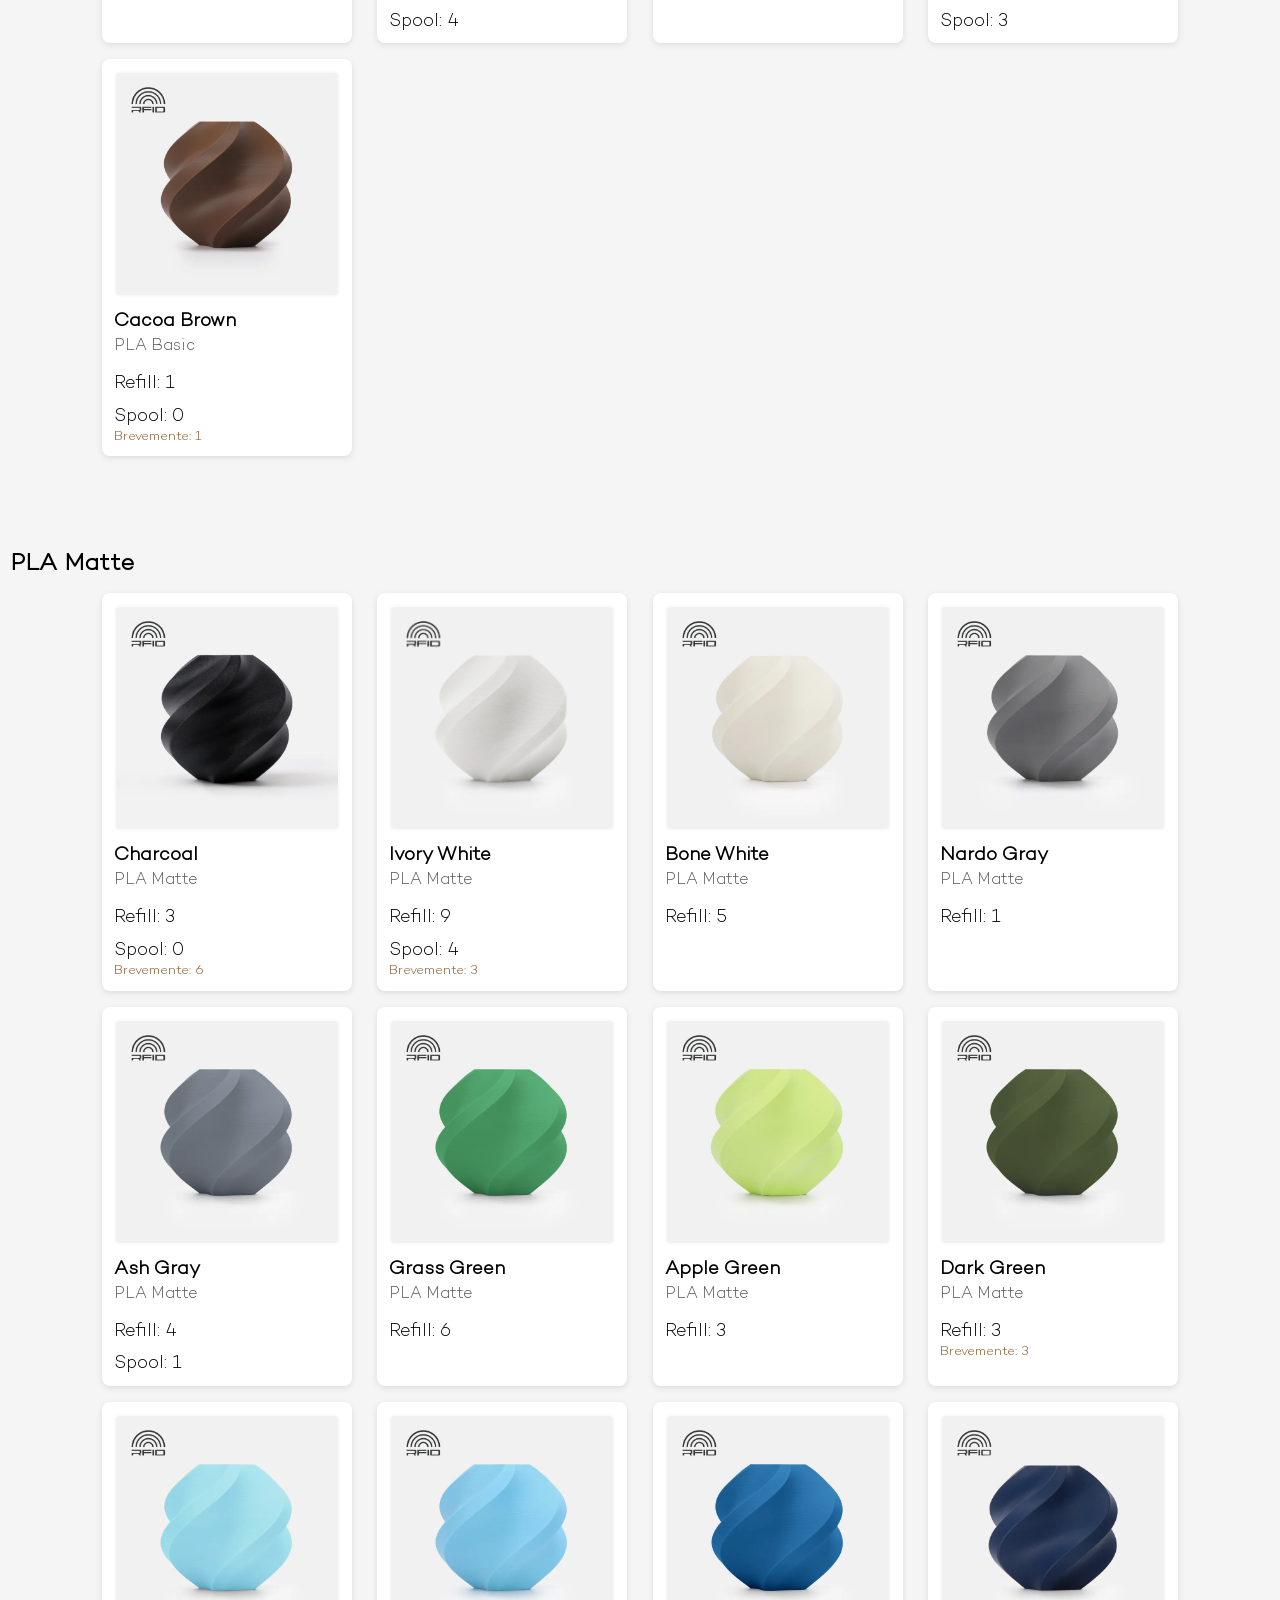
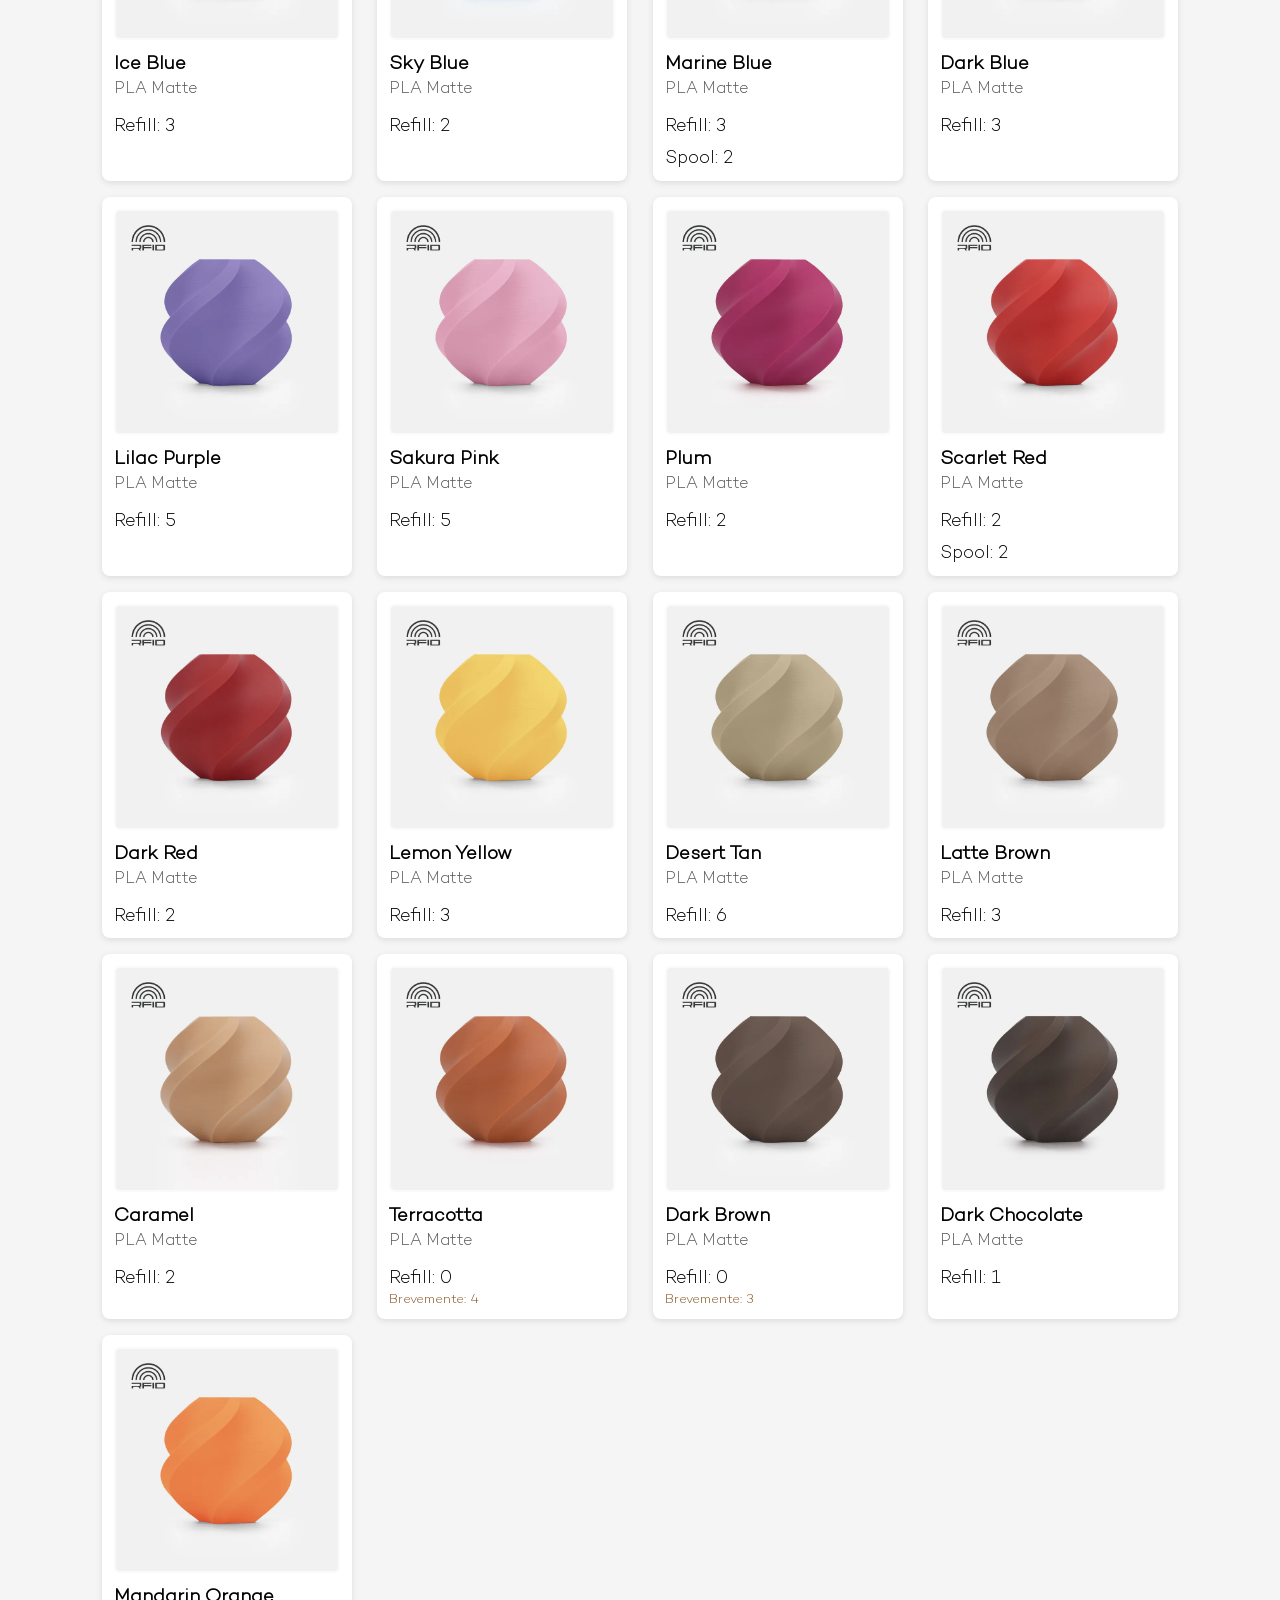
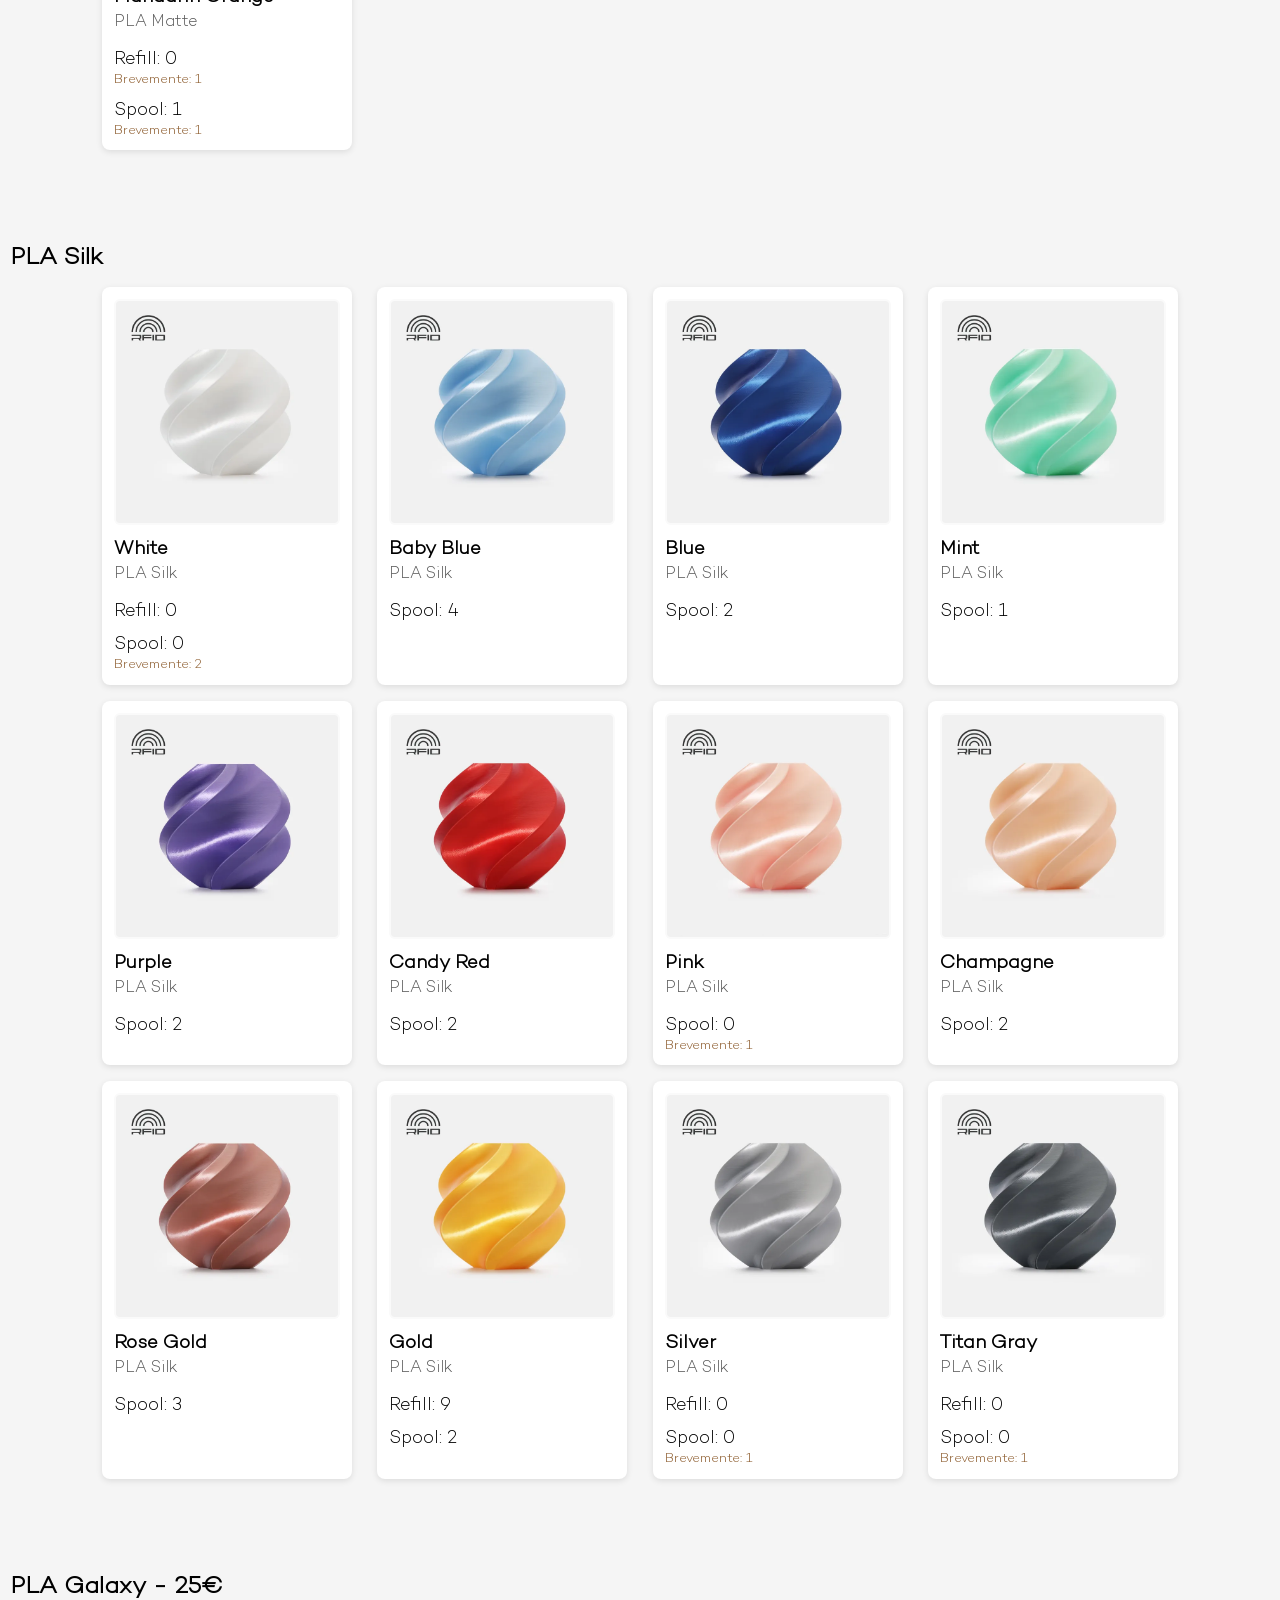
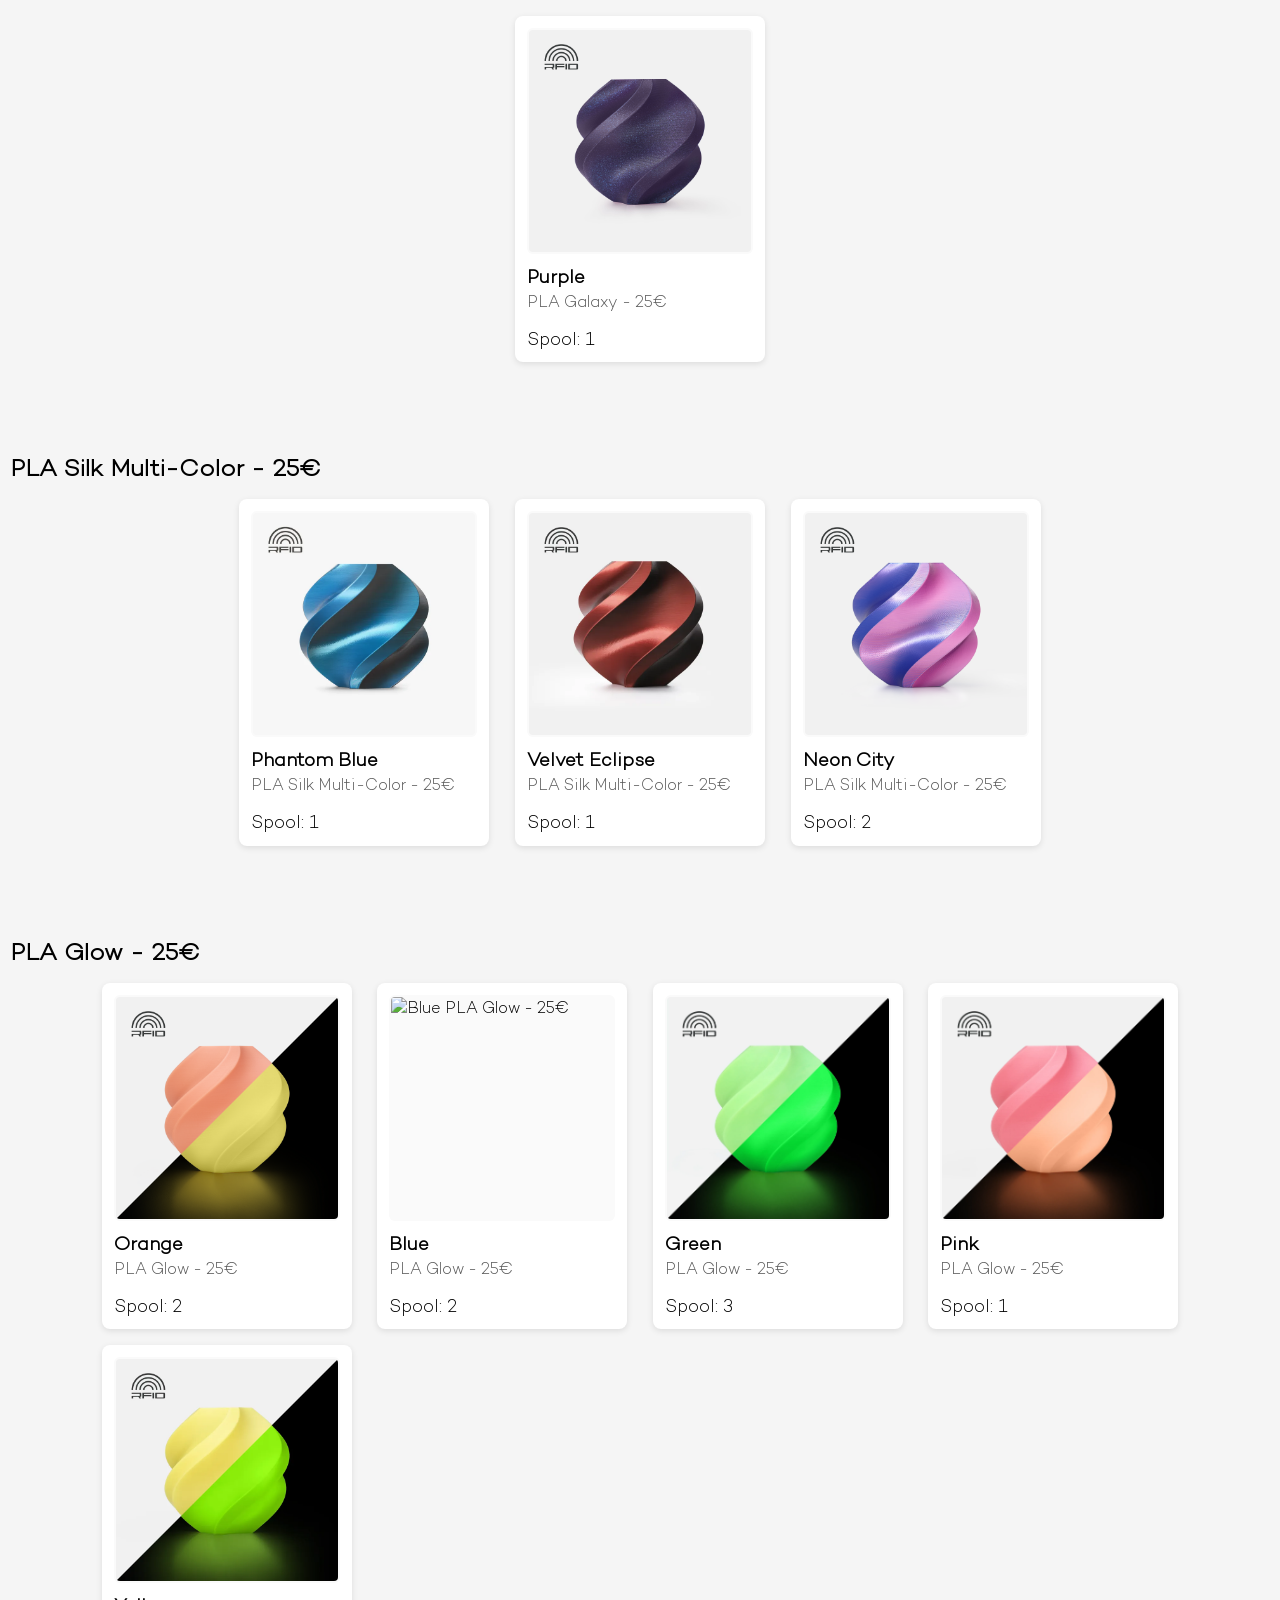
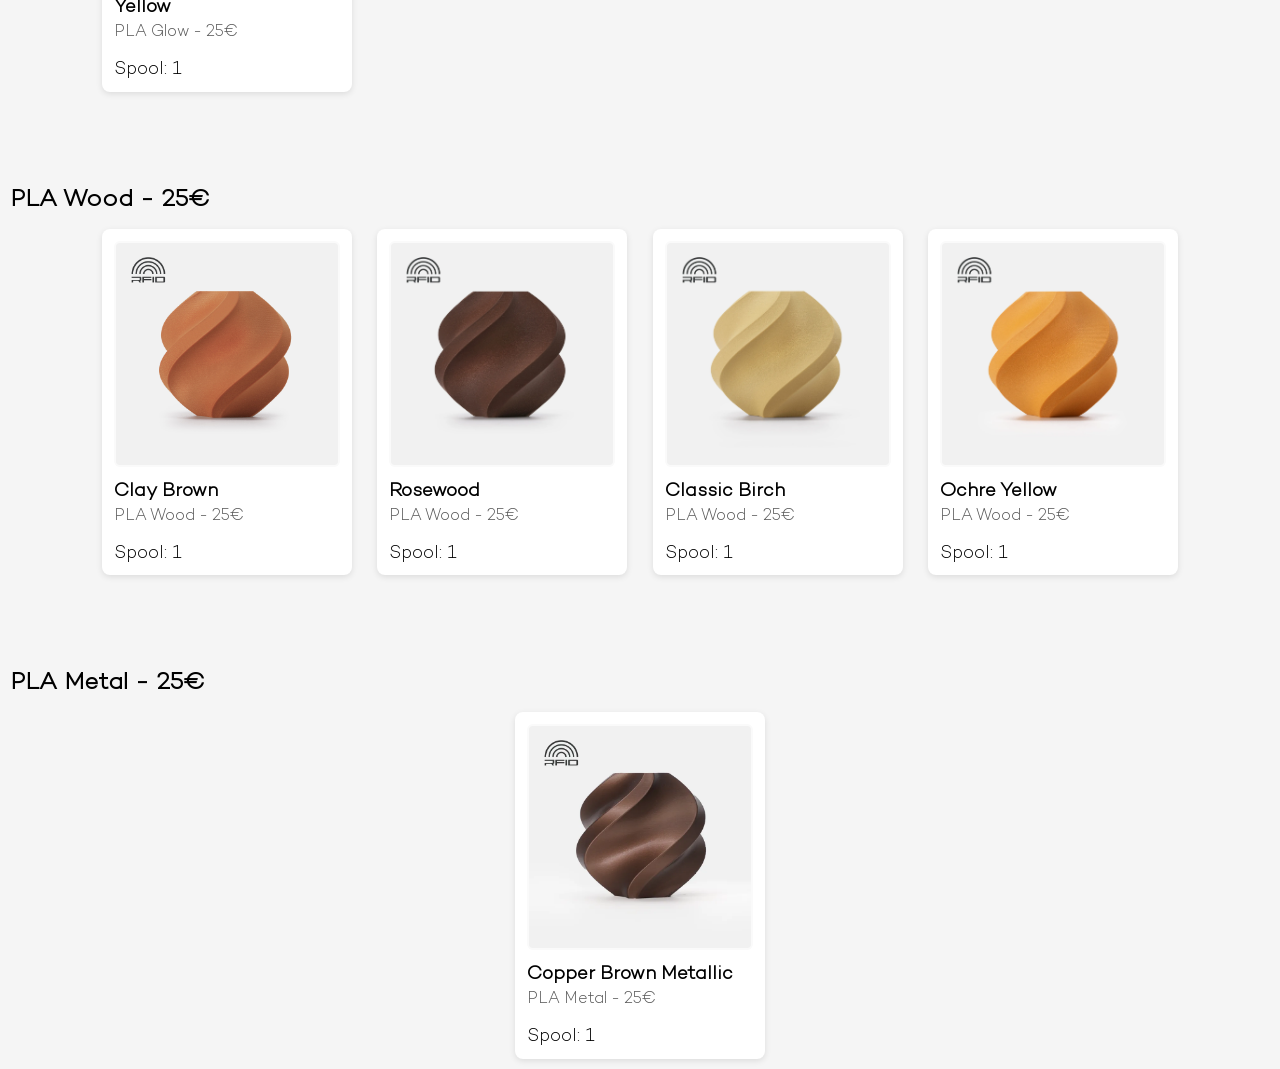
==== commit 511dd06c: "added build plates" ====
--- a/index.html
+++ b/index.html
@@ -4,6 +4,7 @@
   <meta charset="UTF-8">
   <title>Inventário de Filamentos</title>
   <link rel="stylesheet" href="css/style.css">
+  <link rel="stylesheet" href="https://cdnjs.cloudflare.com/ajax/libs/font-awesome/6.7.2/css/all.min.css">
 </head>
 <body>
 
@@ -13,6 +14,12 @@
 <p>Stock <strong>atualizado diariamente</strong> </p>
 
 A pedido do cliente, refills podem incluir spool (carretel) impressa em ABS branco.
+
+O pedido pode ser feito por WhatsApp ou OLX.
+
+<p><i class="fa-brands fa-whatsapp"></i> 938630776</p>
+
+
 
 <nav id="material-tabs" class="tabs"></nav>
 
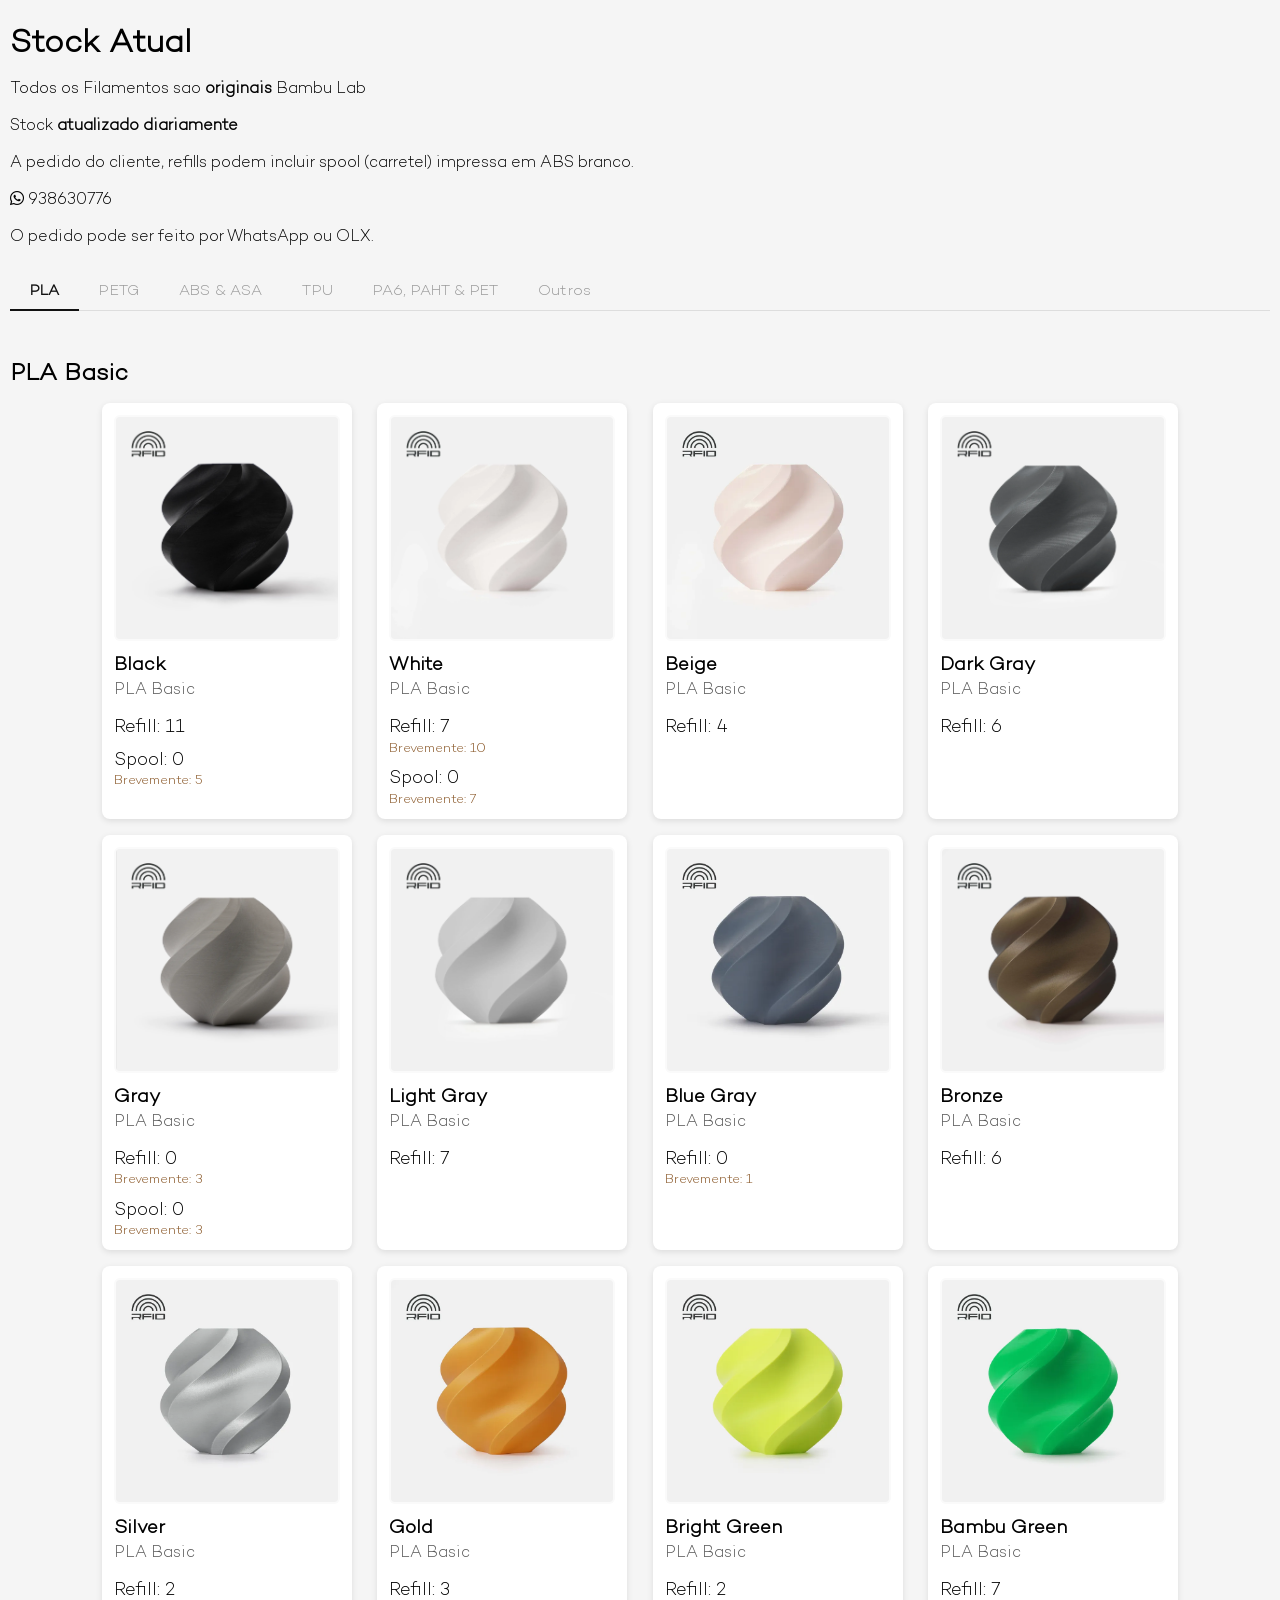
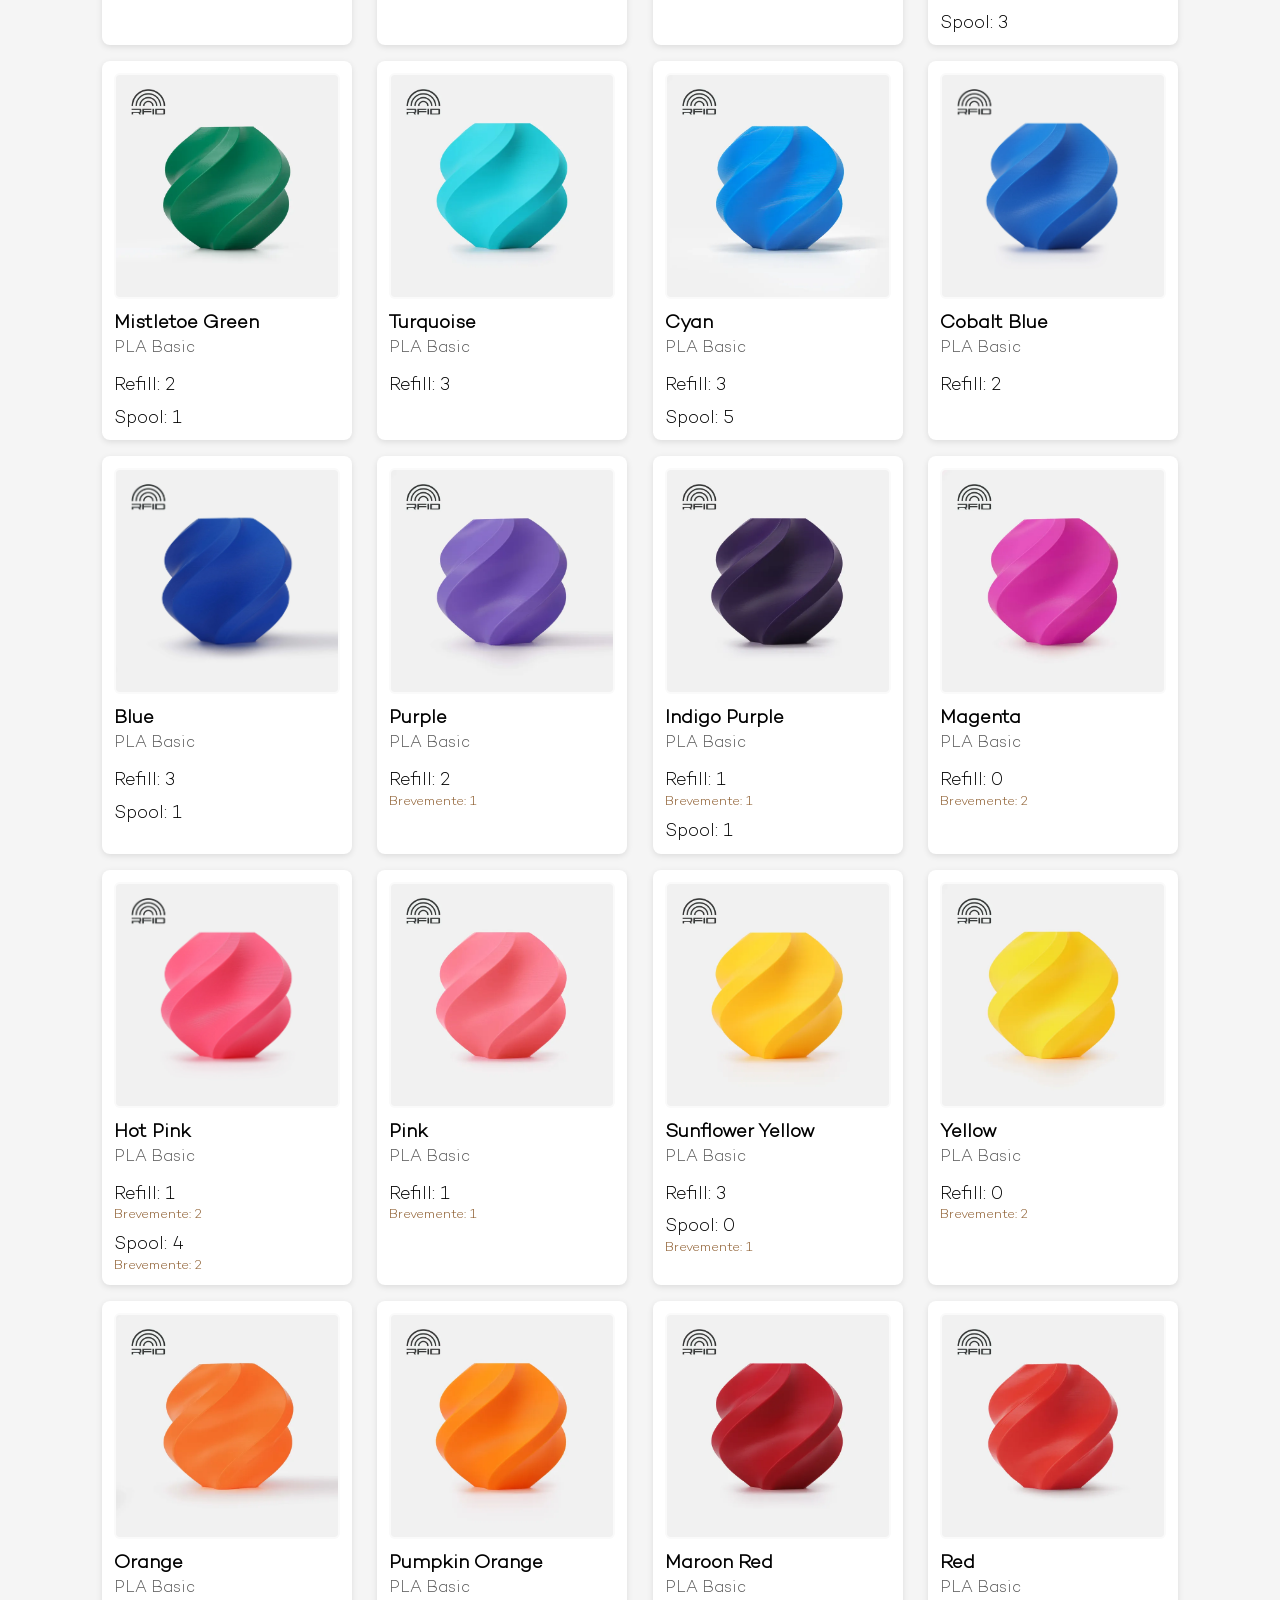
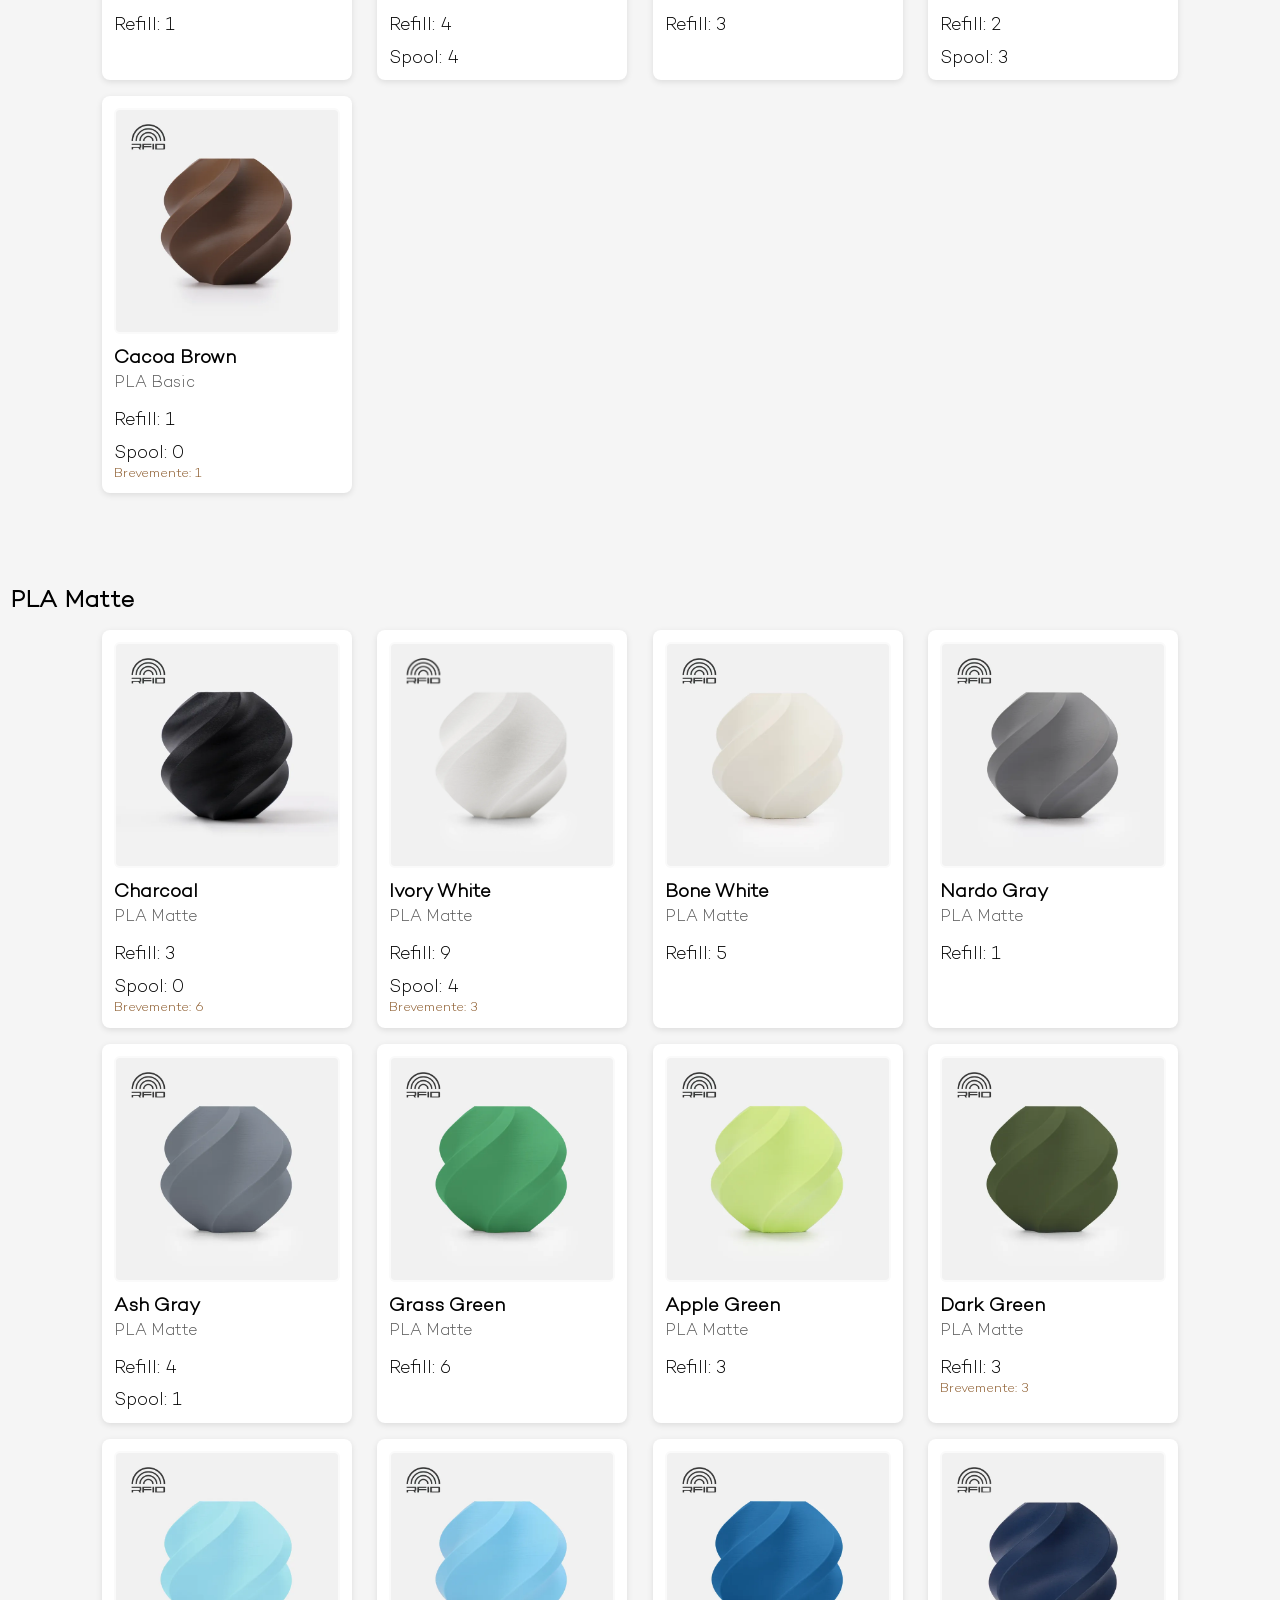
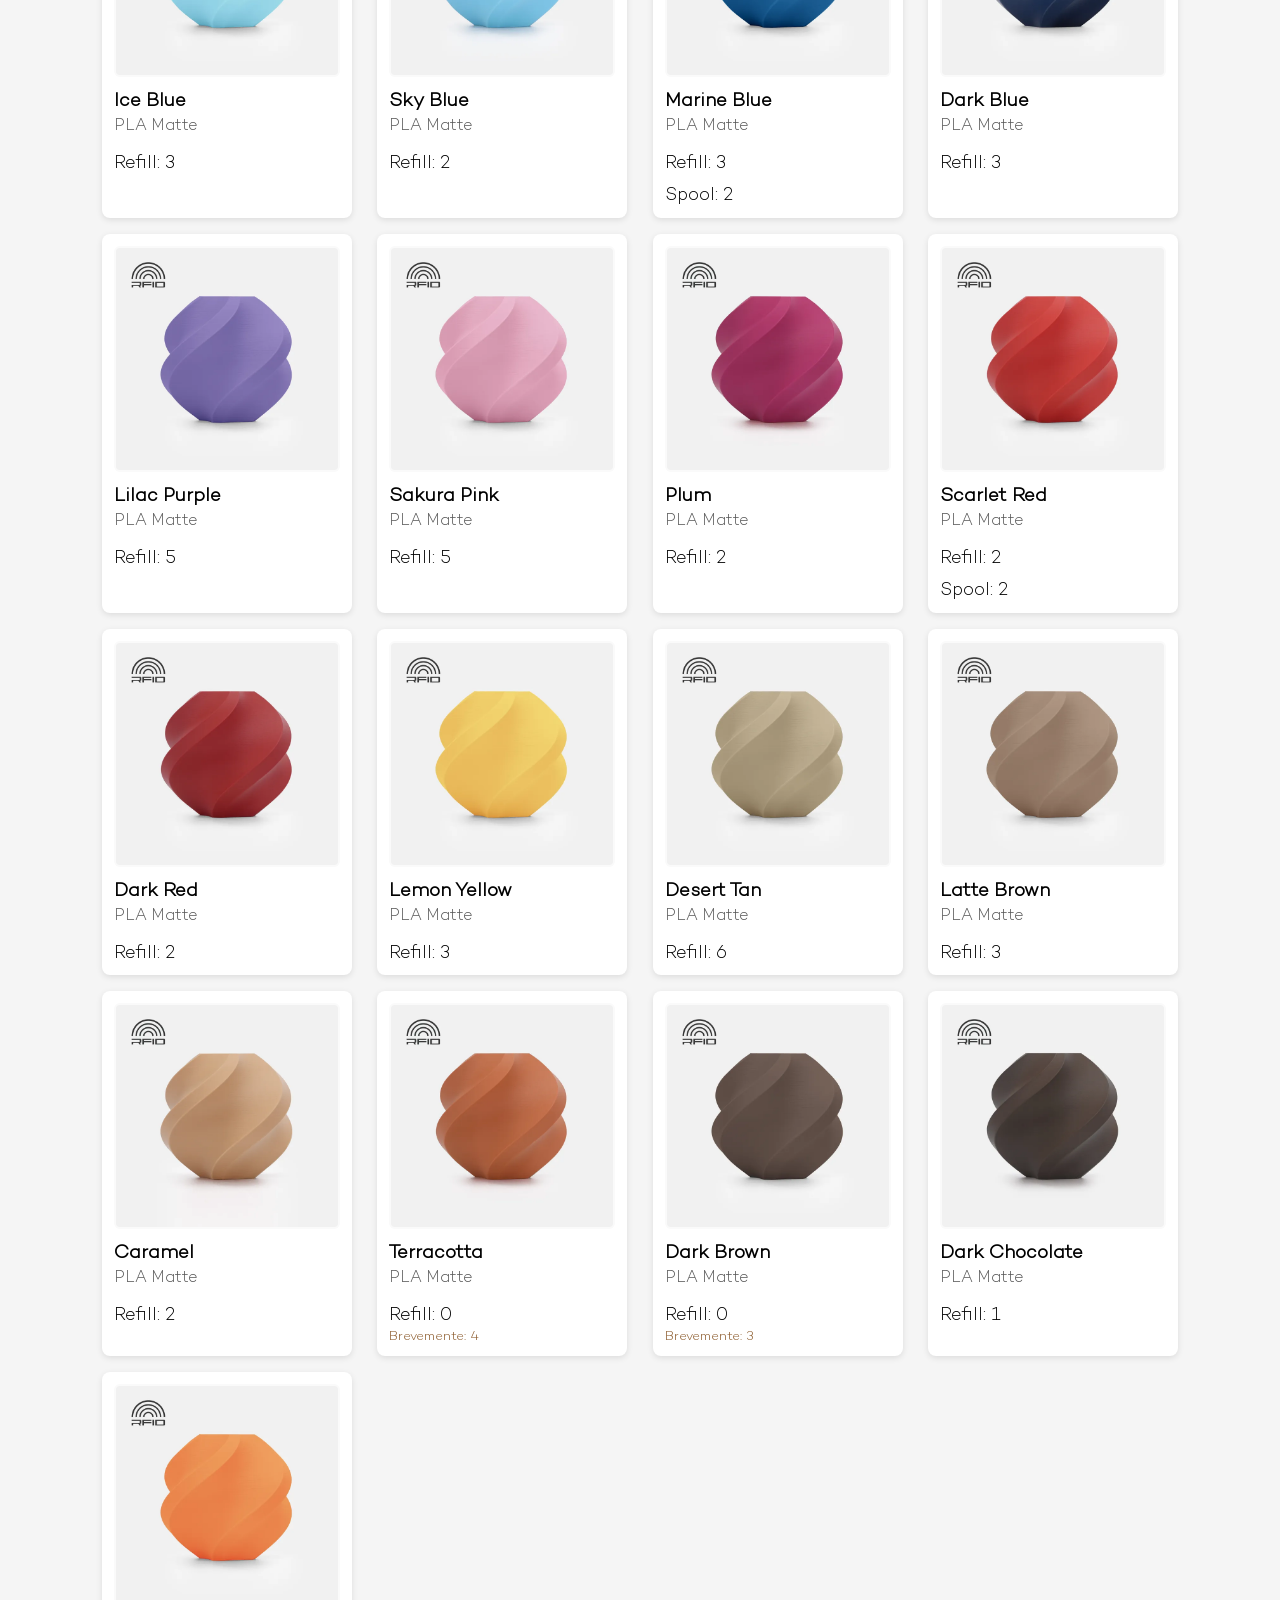
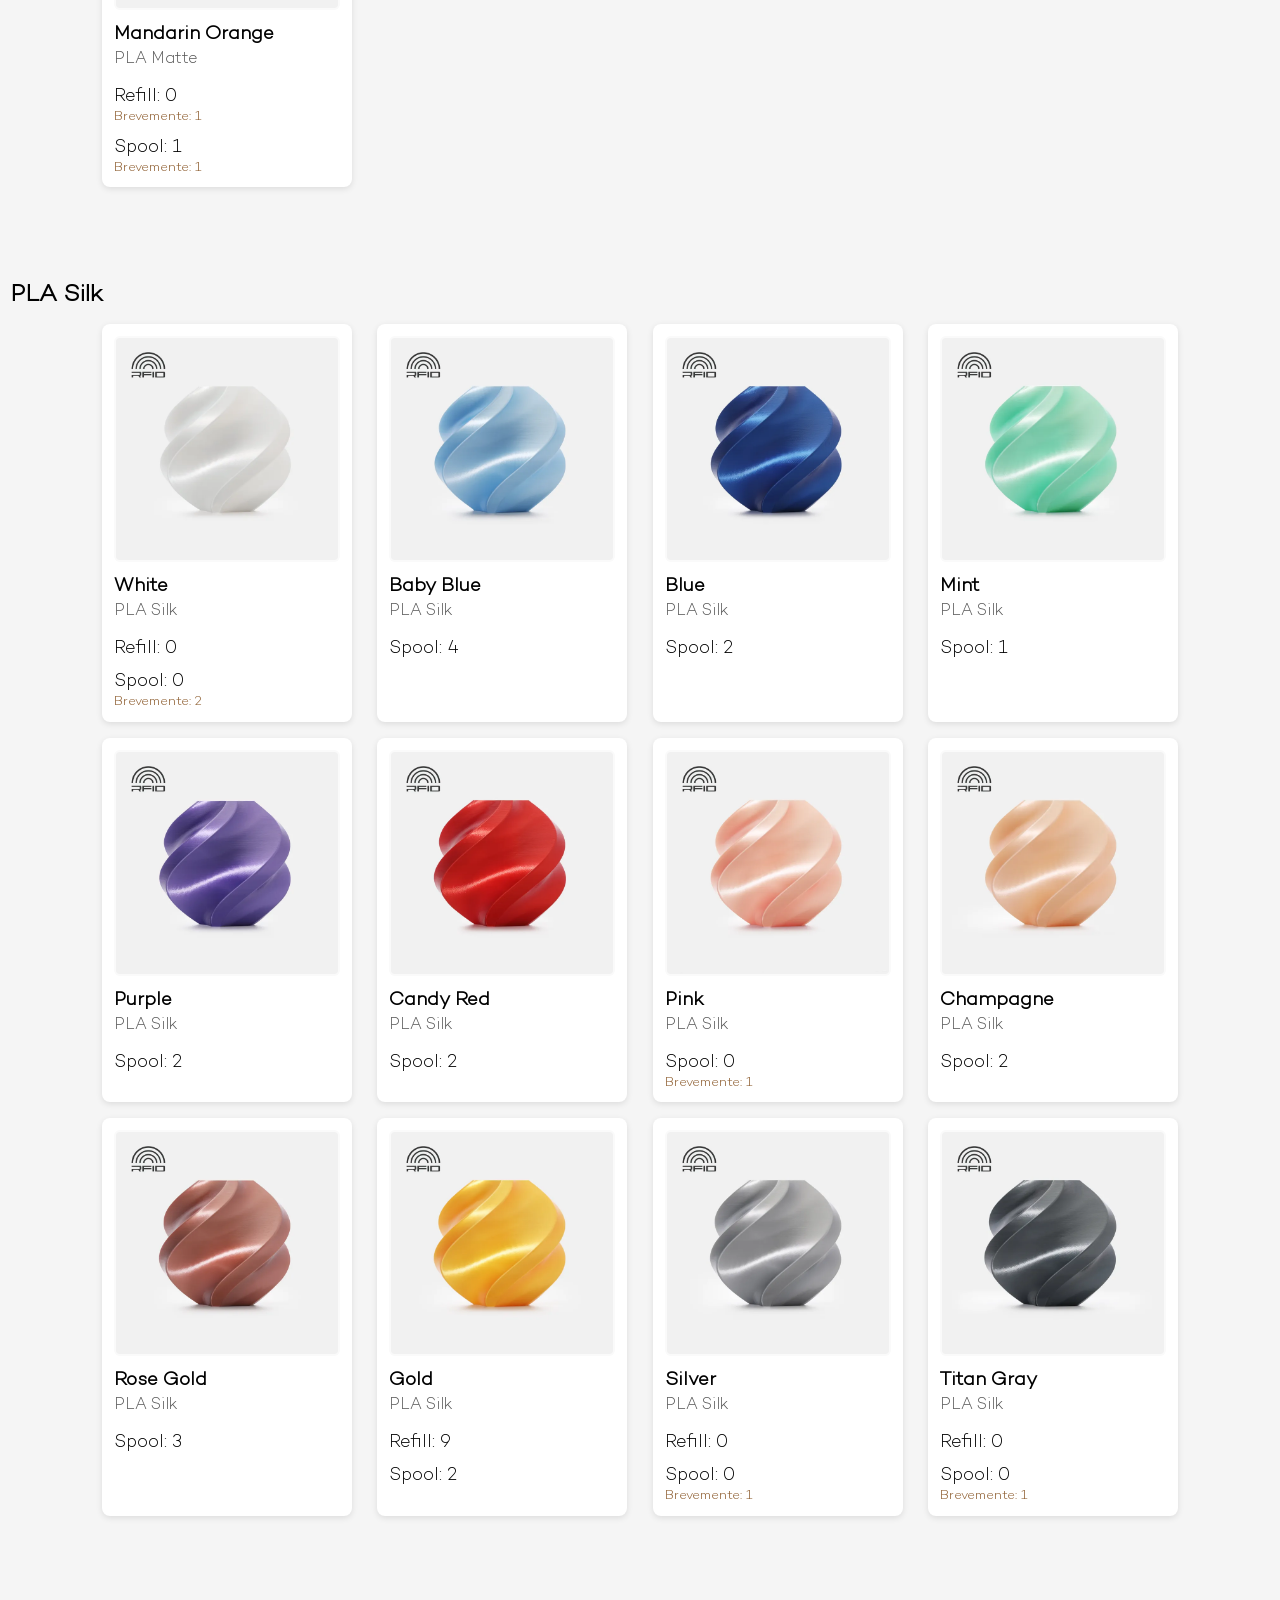
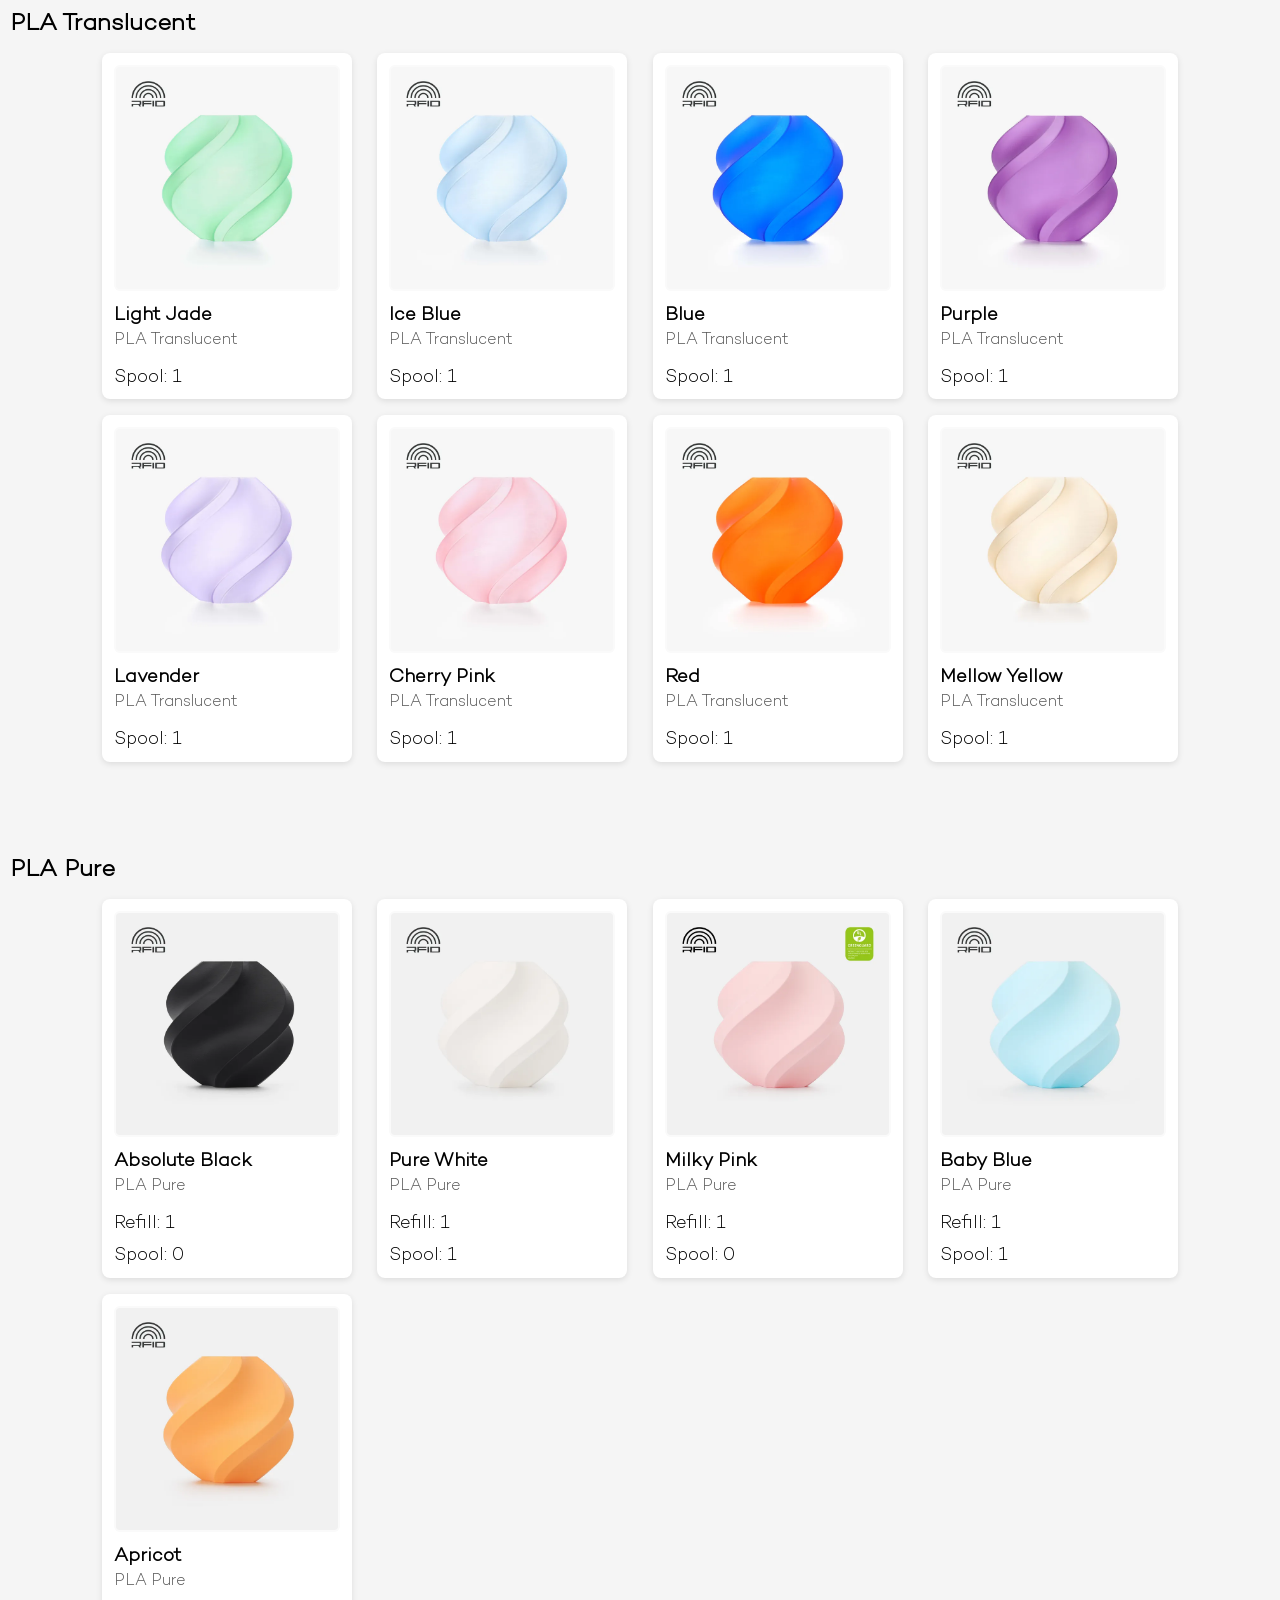
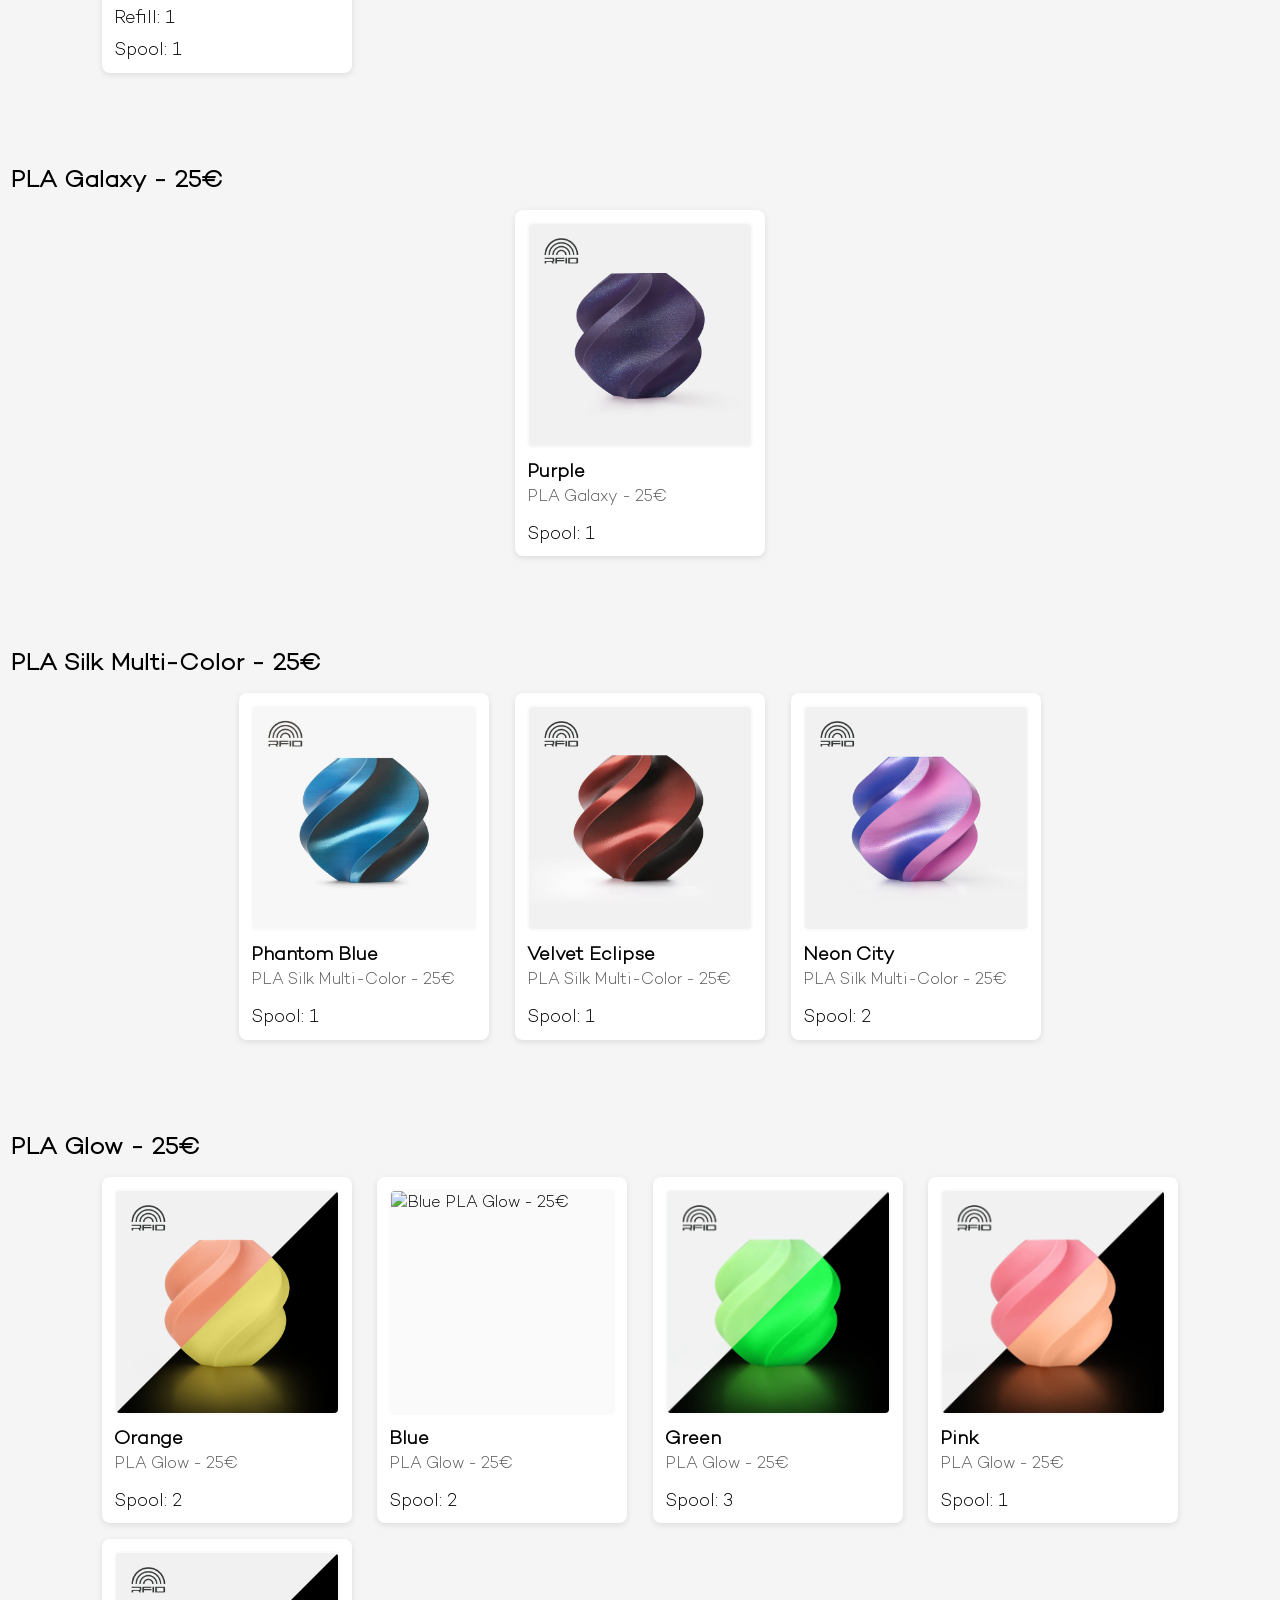
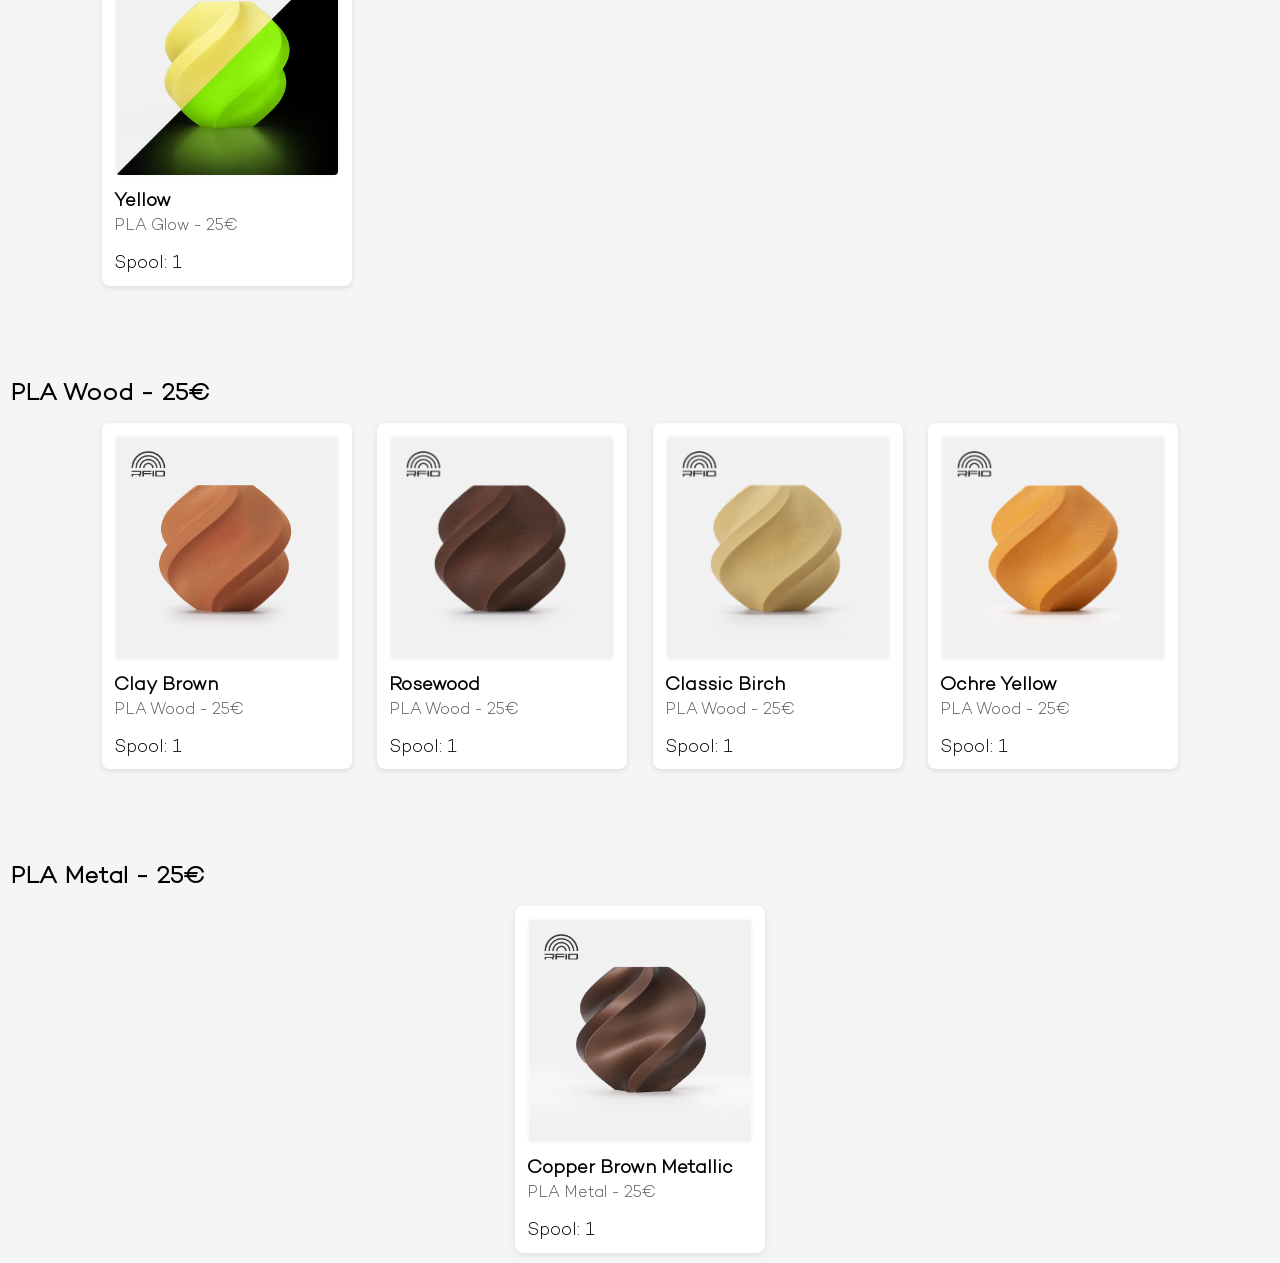
==== commit 5d5d4818: "added a bunch of stuff" ====
--- a/index.html
+++ b/index.html
@@ -15,10 +15,9 @@
 
 A pedido do cliente, refills podem incluir spool (carretel) impressa em ABS branco.
 
-O pedido pode ser feito por WhatsApp ou OLX.
 
 <p><i class="fa-brands fa-whatsapp"></i> 938630776</p>
-
+O pedido pode ser feito por WhatsApp ou OLX.
 
 
 <nav id="material-tabs" class="tabs"></nav>
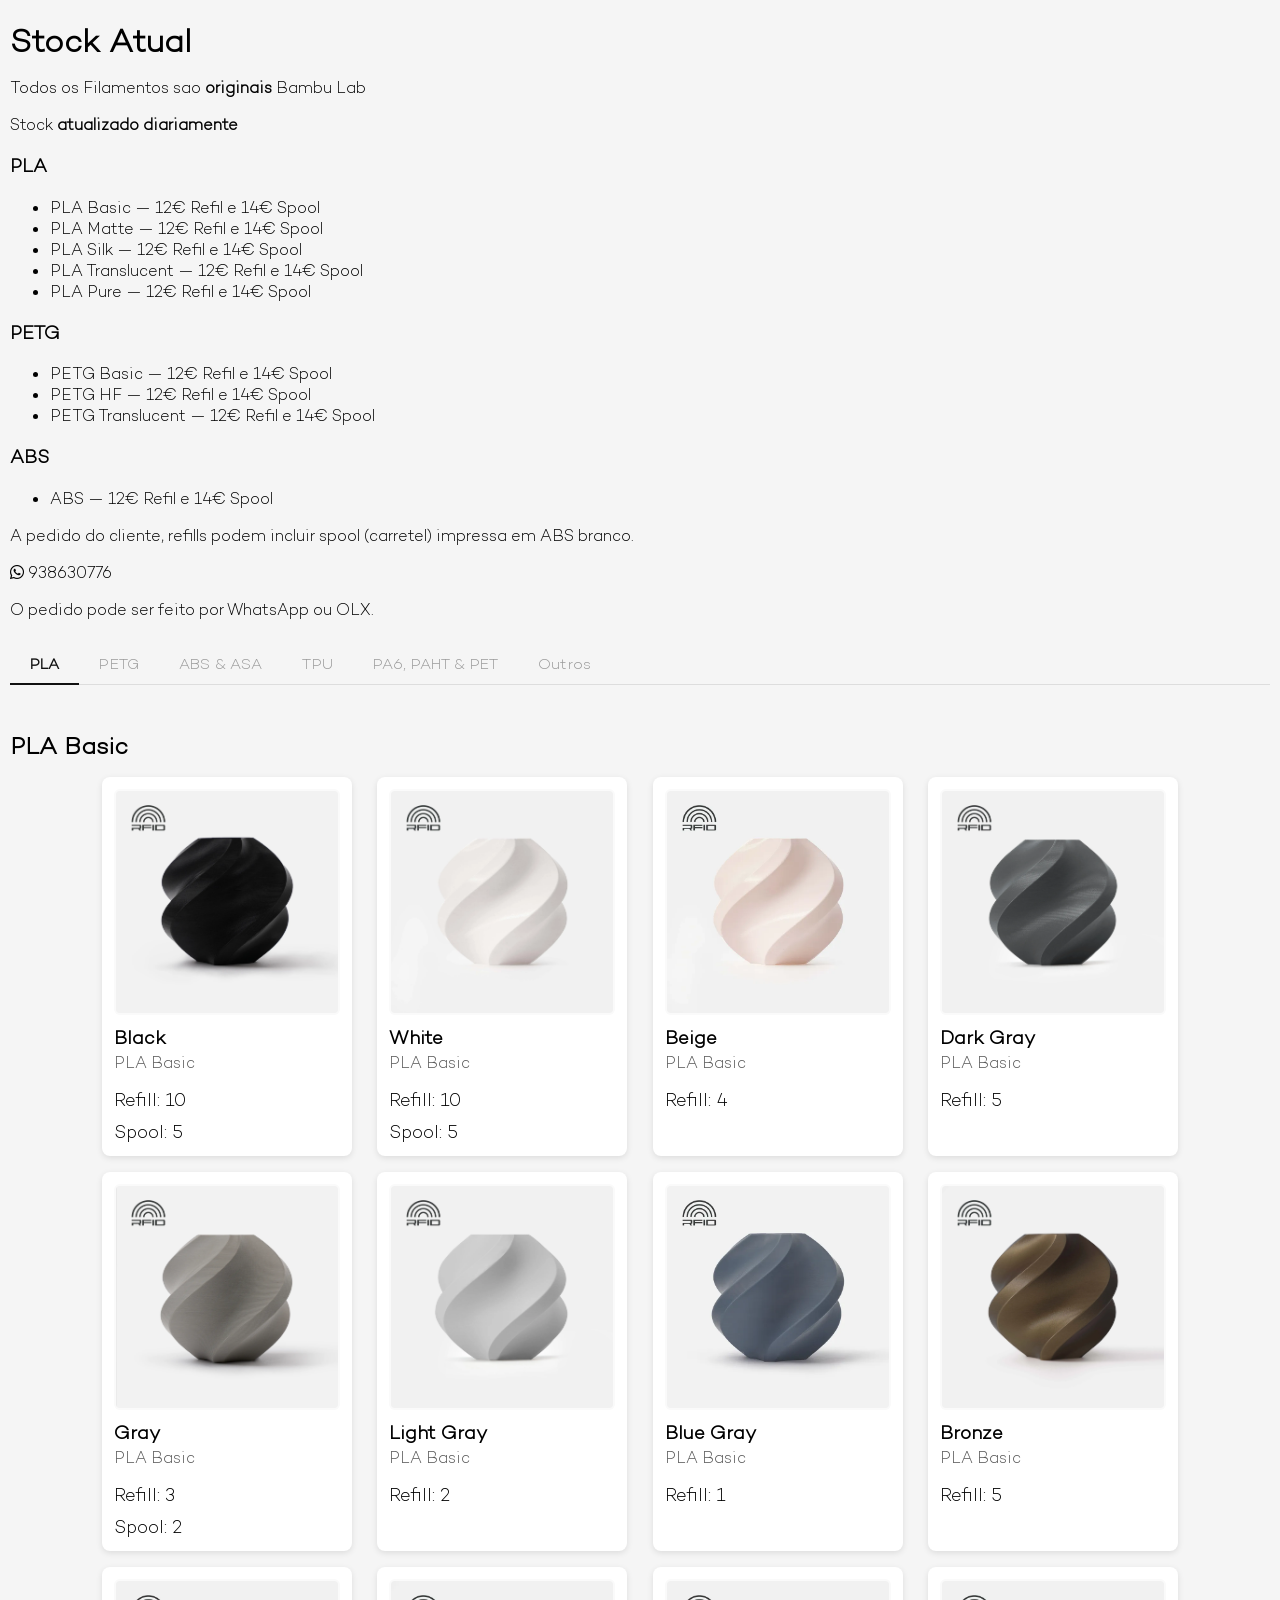
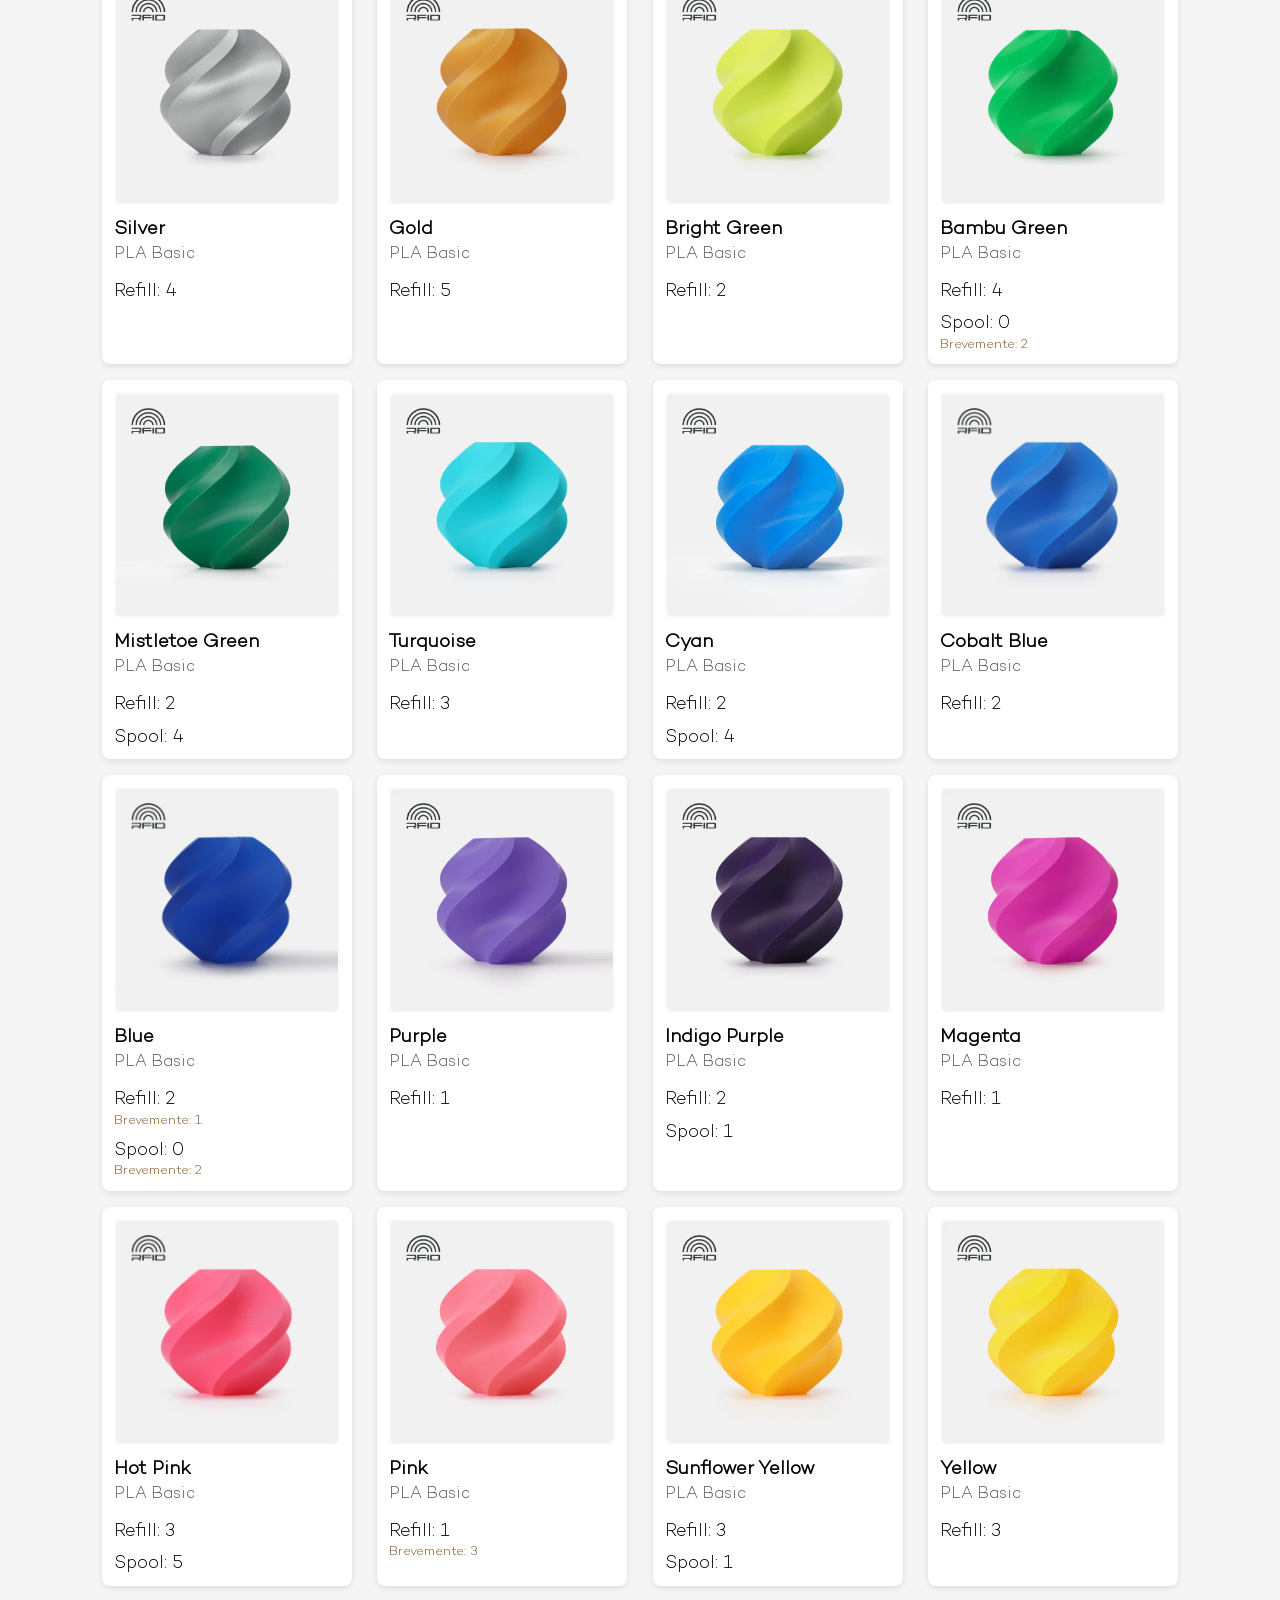
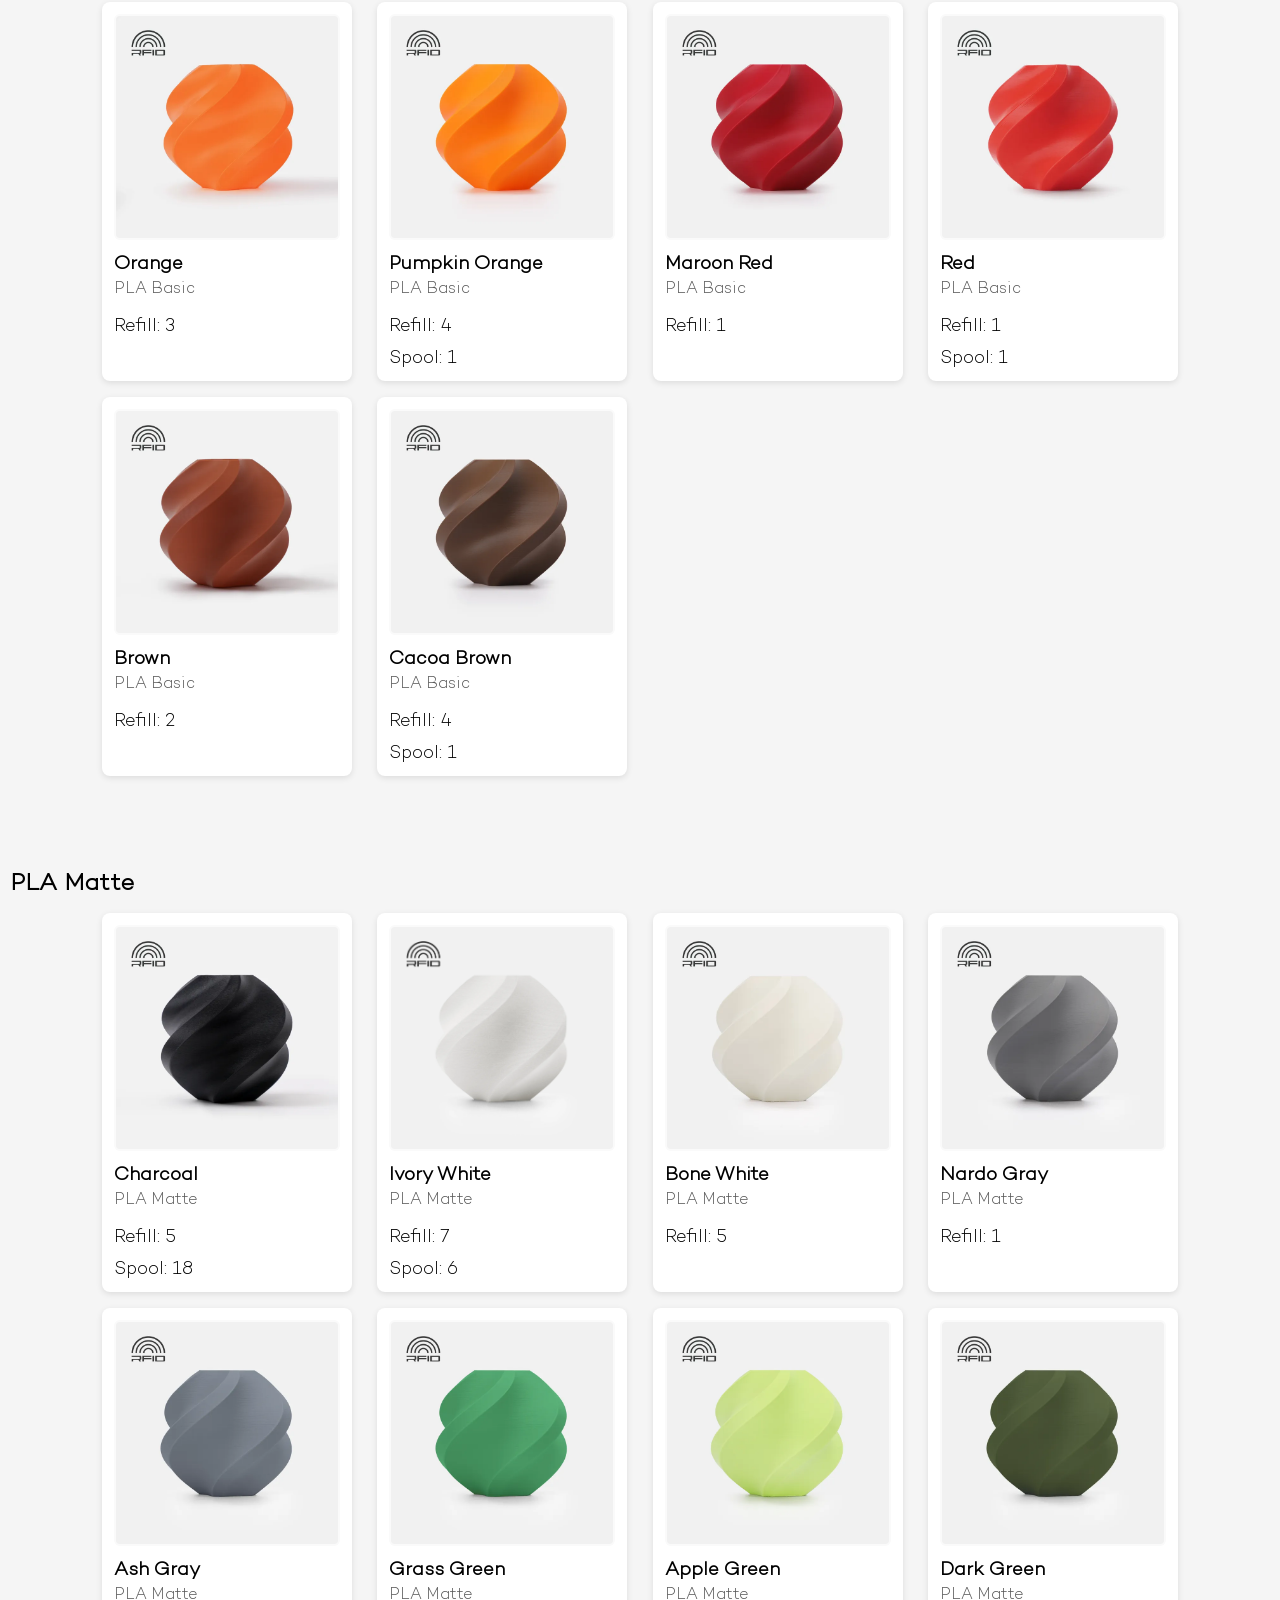
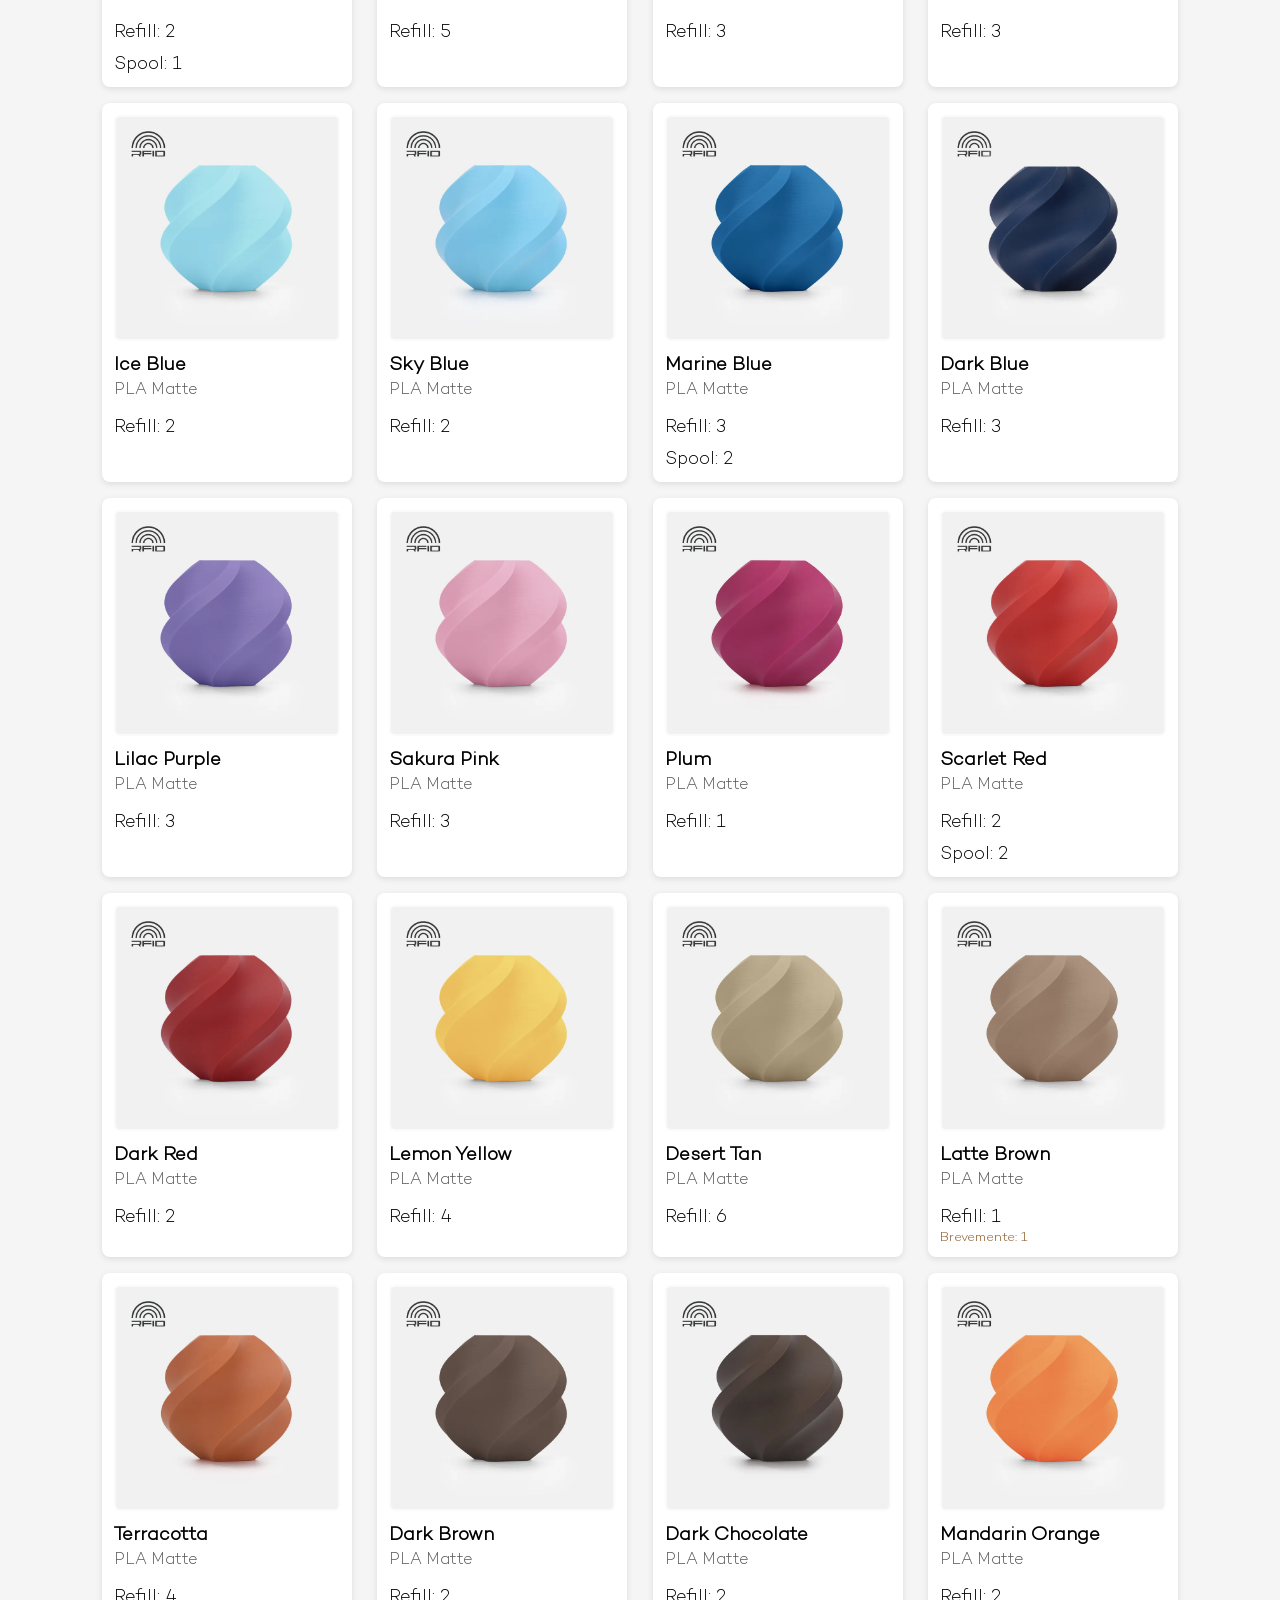
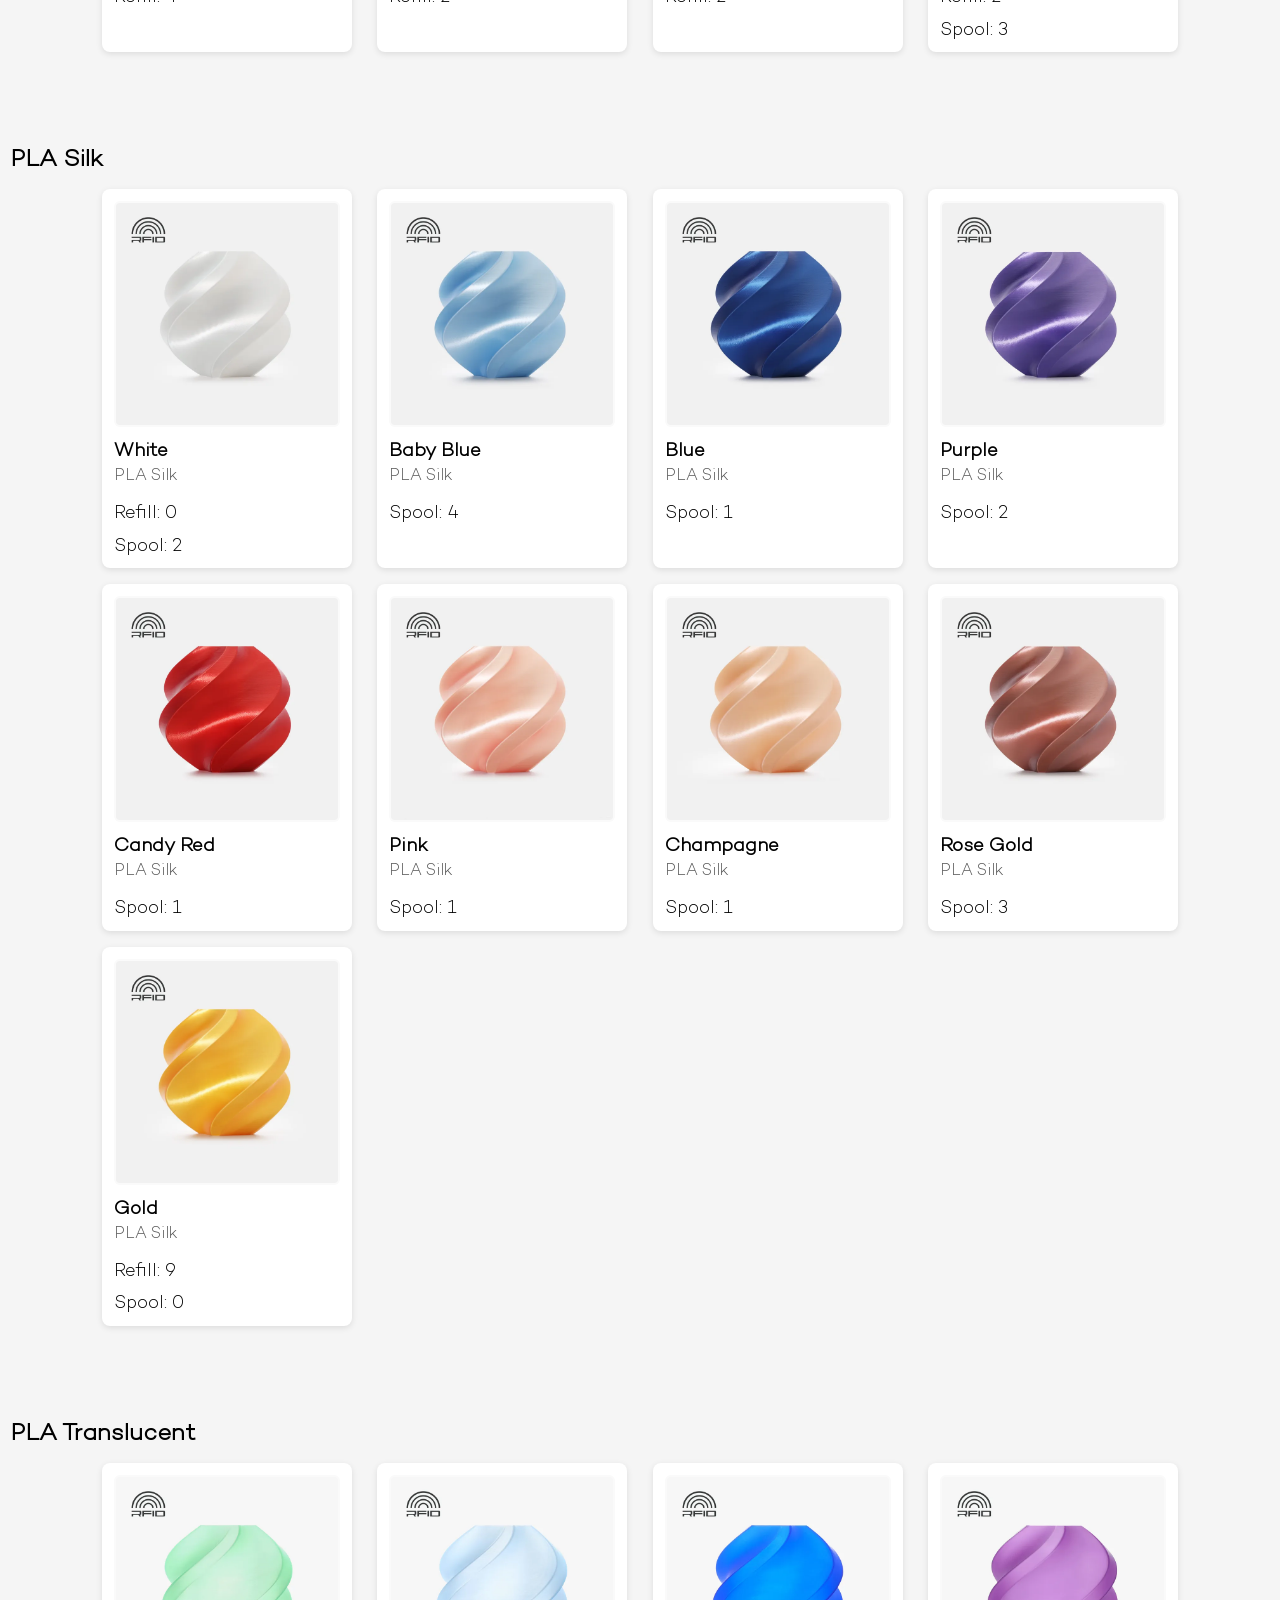
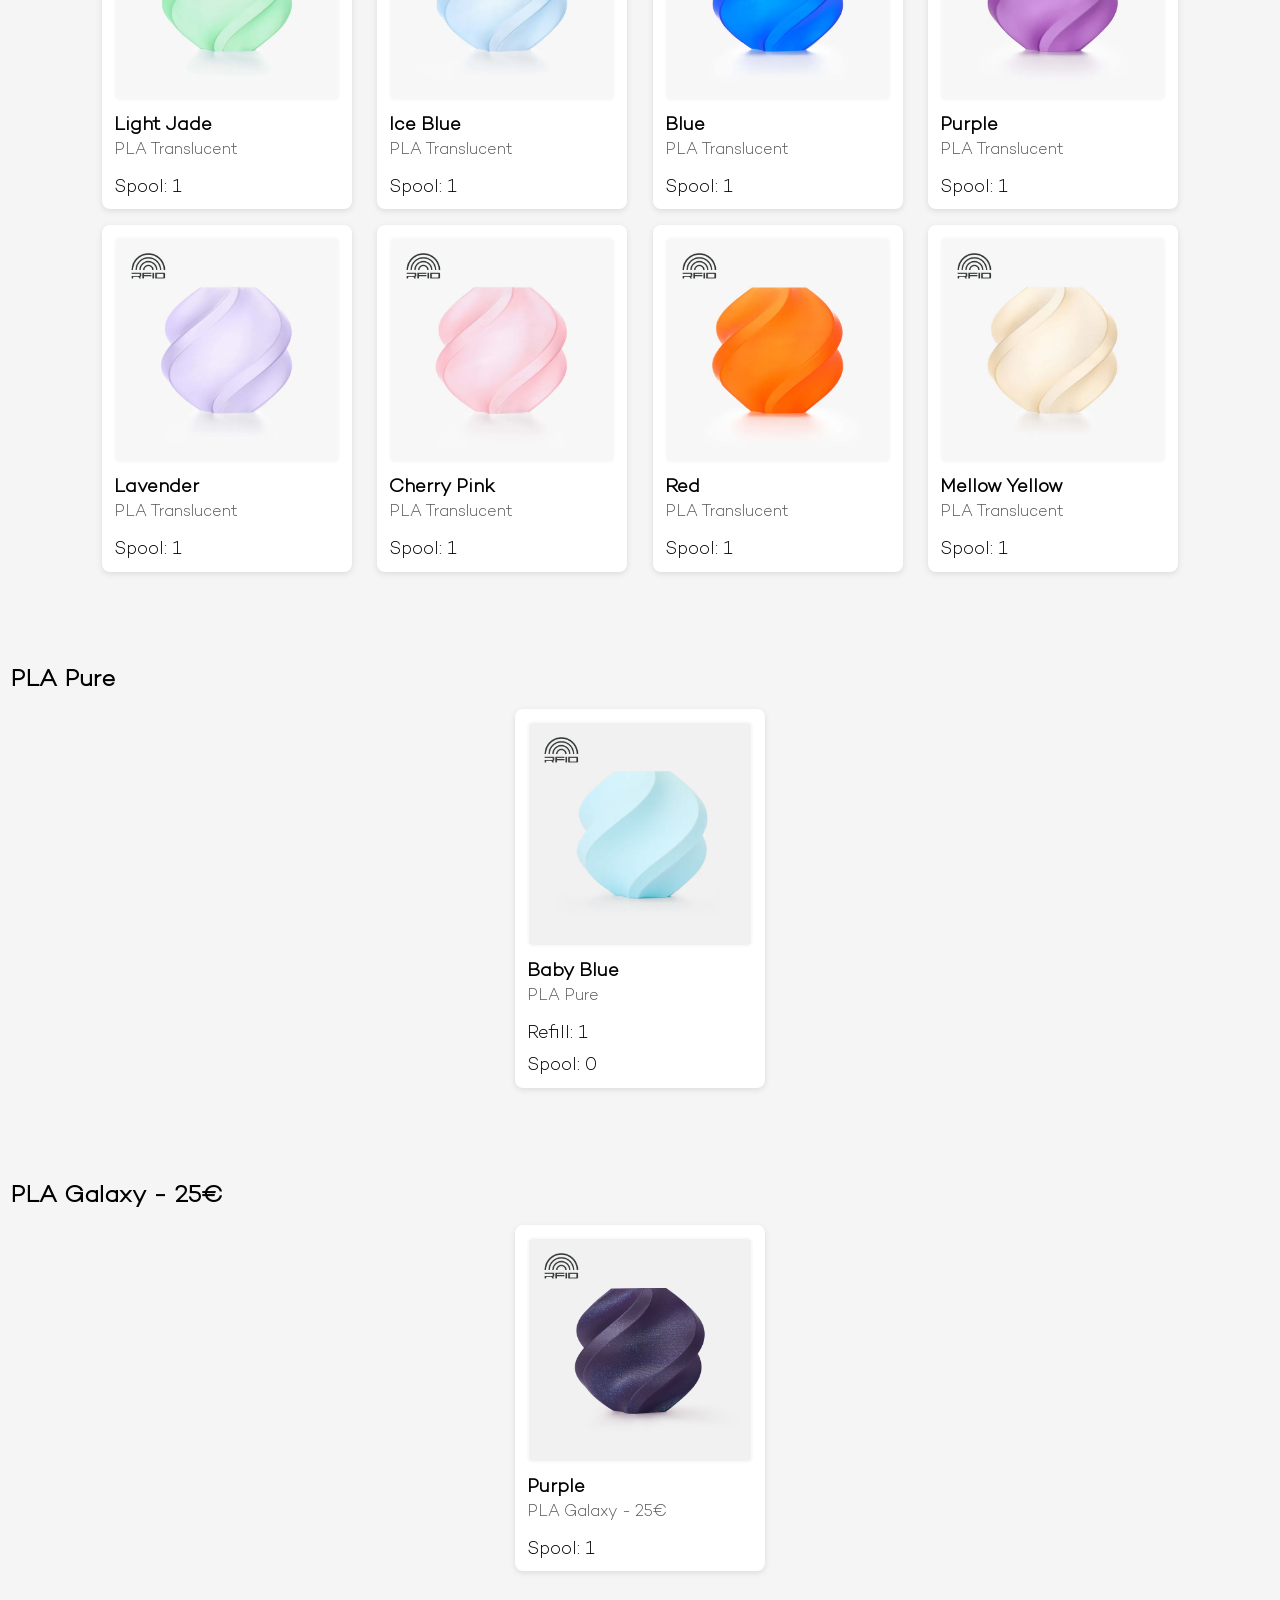
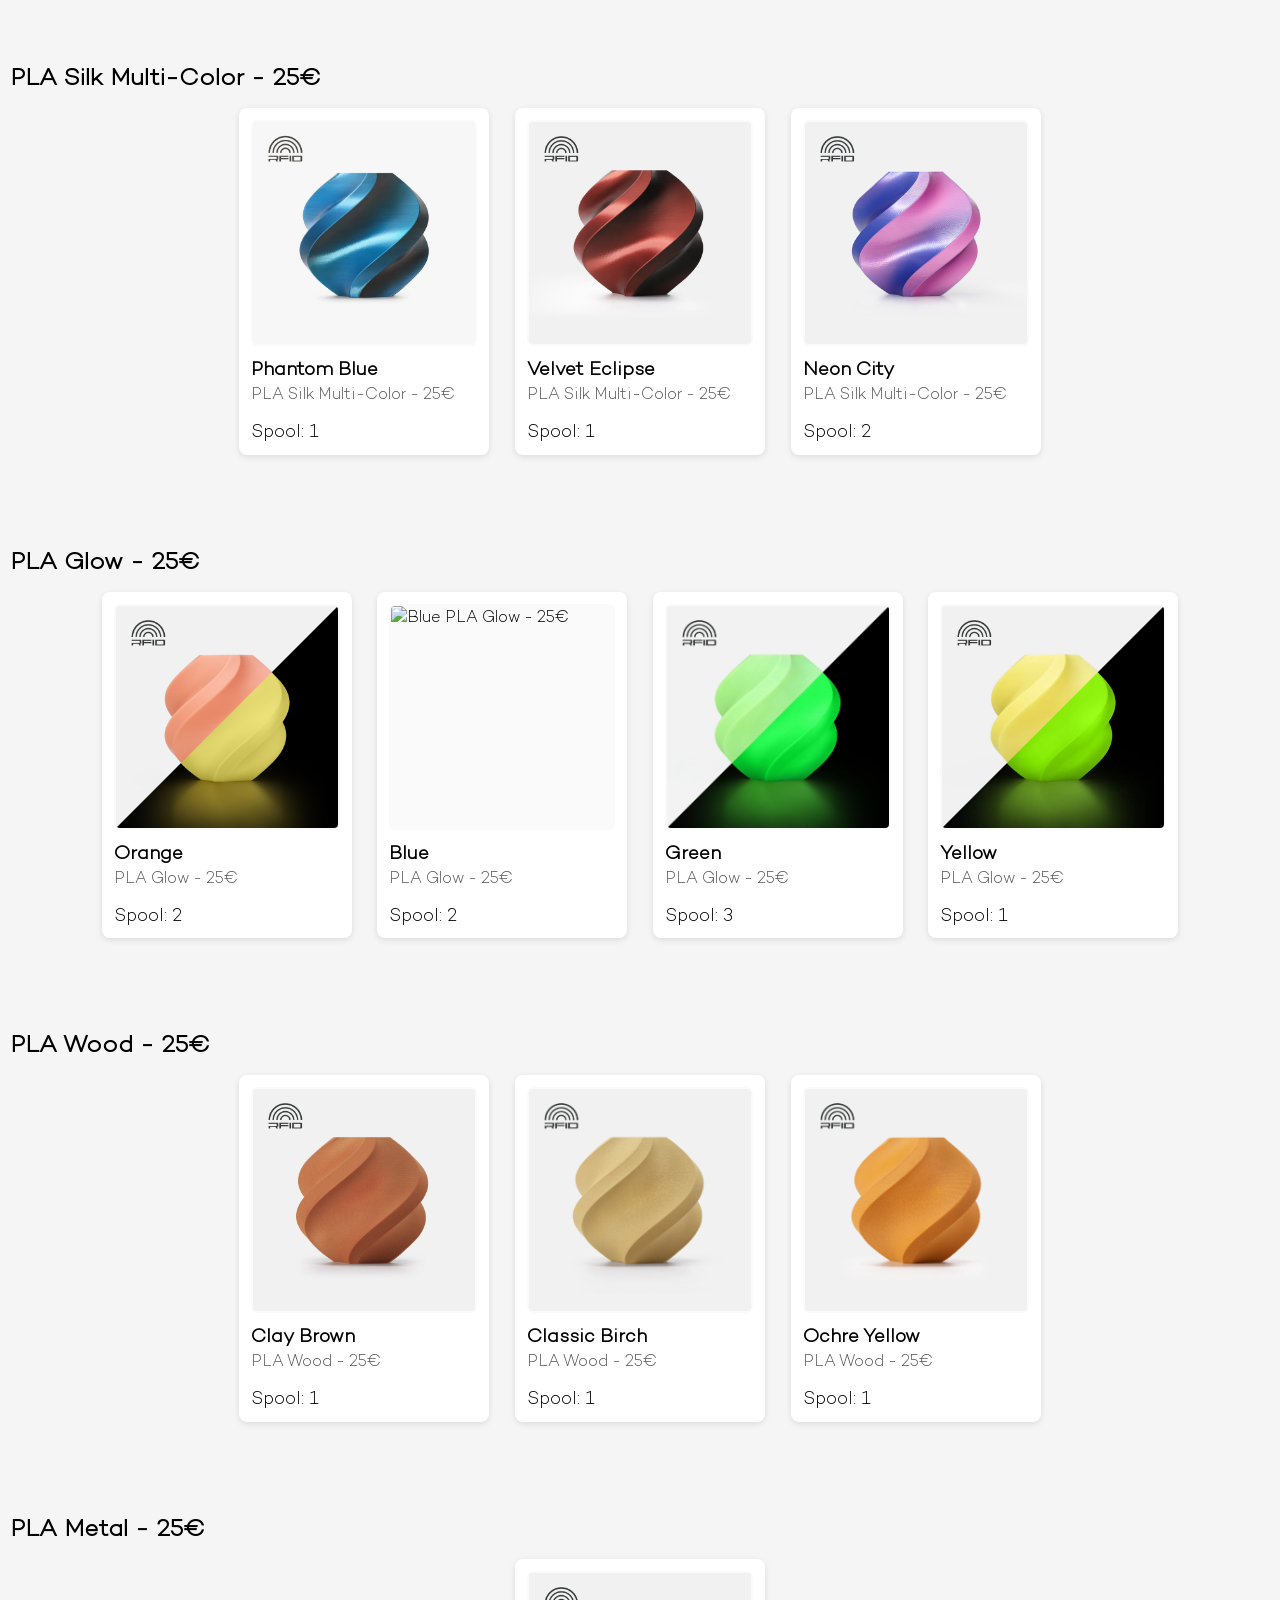
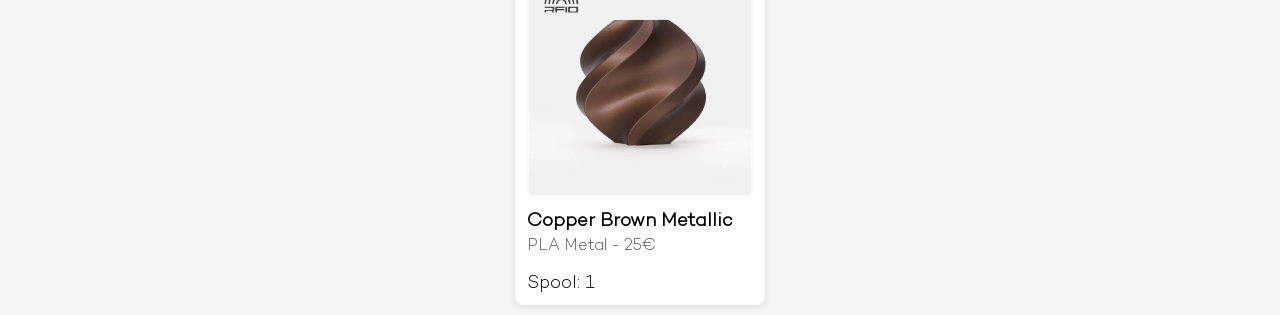
==== commit f27dd03e: "Update index.html" ====
--- a/index.html
+++ b/index.html
@@ -13,7 +13,12 @@
 <p>Todos os Filamentos sao <strong>originais</strong> Bambu Lab</p>
 <p>Stock <strong>atualizado diariamente</strong> </p>
 
+
+
+<h3>PLA</h3> <ul> <li>PLA Basic — 12€ Refil e 14€ Spool</li> <li>PLA Matte — 12€ Refil e 14€ Spool</li> <li>PLA Silk — 12€ Refil e 14€ Spool</li> <li>PLA Translucent — 12€ Refil e 14€ Spool</li> <li>PLA Pure — 12€ Refil e 14€ Spool</li> </ul> <h3>PETG</h3> <ul> <li>PETG Basic — 12€ Refil e 14€ Spool</li> <li>PETG HF — 12€ Refil e 14€ Spool</li> <li>PETG Translucent — 12€ Refil e 14€ Spool</li> </ul> <h3>ABS</h3> <ul> <li>ABS — 12€ Refil e 14€ Spool</li> </ul>
 A pedido do cliente, refills podem incluir spool (carretel) impressa em ABS branco.
+
+
 
 
 <p><i class="fa-brands fa-whatsapp"></i> 938630776</p>
